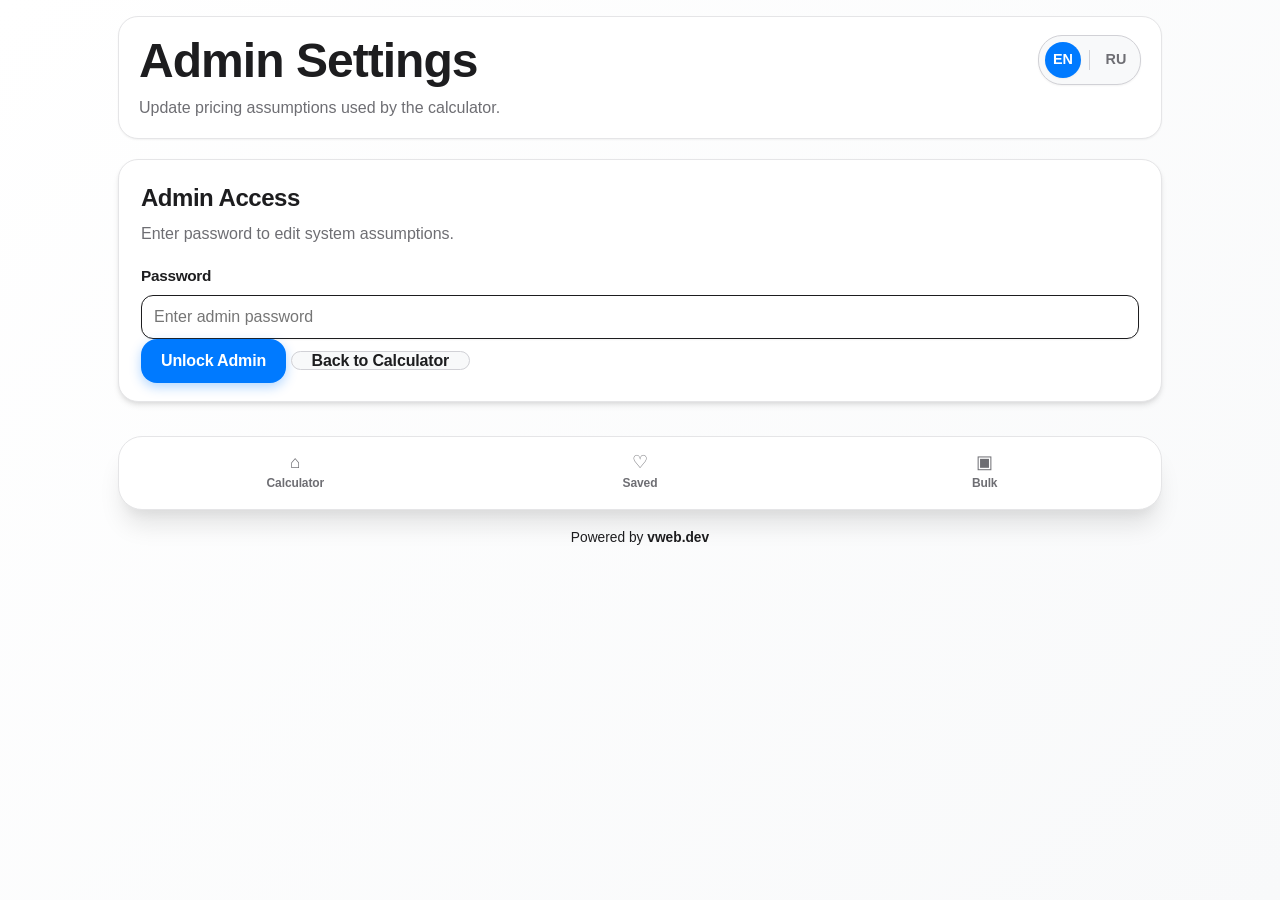
==== admin.html @ 64cc59bc "updated" ====
<!DOCTYPE html>
<html lang="en" data-lang="en">
<head>
  <meta charset="UTF-8" />
  <meta name="viewport" content="width=device-width, initial-scale=1.0, maximum-scale=1.0, user-scalable=no" />
  <title>Daraz Listing Calculator Pro - Admin</title>
  <link rel="stylesheet" href="assets/css/app.css" />
</head>
<body>
  <div class="app-shell">
    <header class="topbar glass">
      <div class="topbar__left">
        <div class="brand-block">
          <h1 class="app-title">Admin Settings</h1>
          <p class="app-subtitle">
            Update pricing assumptions used by the calculator.
          </p>
        </div>
      </div>

      <div class="topbar__right">
        <button class="lang-toggle" id="langToggle" type="button" aria-label="Toggle language">
          <span class="lang-toggle__item lang-toggle__item--active">EN</span>
          <span class="lang-toggle__divider"></span>
          <span class="lang-toggle__item">RU</span>
        </button>
      </div>
    </header>

    <main class="main-content">
      <!-- LOGIN GATE -->
      <section class="panel glass" id="adminLoginPanel">
        <div class="panel__header">
          <div>
            <h2 class="panel__title">Admin Access</h2>
            <p class="panel__subtitle">Enter password to edit system assumptions.</p>
          </div>
        </div>

        <div class="panel__body">
          <div class="form-grid">
            <div class="field field--full">
              <label for="adminPasswordInput">Password</label>
              <input
                id="adminPasswordInput"
                type="password"
                placeholder="Enter admin password"
              />
            </div>
          </div>

          <div class="action-row">
            <button class="btn btn--primary" id="adminLoginBtn" type="button">Unlock Admin</button>
            <a href="index.html" class="btn btn--ghost">Back to Calculator</a>
          </div>
        </div>
      </section>

      <!-- ADMIN PANEL -->
      <section class="panel glass hidden" id="adminSettingsPanel">
        <div class="panel__header">
          <div>
            <h2 class="panel__title">Pricing Assumptions</h2>
            <p class="panel__subtitle">
              These values control safe price, recommended price, and profit calculations.
            </p>
          </div>

          <div class="header-actions">
            <button class="icon-btn" type="button" id="toggleCalculationDetailsBtn" aria-label="Toggle calculation details" title="Show calculation breakdown">
              <span>🧮</span>
            </button>
          </div>
        </div>

        <div class="panel__body">
          <div class="form-grid form-grid--main">
            <div class="field">
              <label for="commissionRateInput">Commission Rate (%)</label>
              <input id="commissionRateInput" type="number" inputmode="decimal" step="0.01" />
            </div>

            <div class="field">
              <label for="paymentFeeRateInput">Payment Fee Rate (%)</label>
              <input id="paymentFeeRateInput" type="number" inputmode="decimal" step="0.01" />
            </div>

            <div class="field">
              <label for="freeShippingRateInput">Free Shipping Rate (%)</label>
              <input id="freeShippingRateInput" type="number" inputmode="decimal" step="0.01" />
            </div>

            <div class="field">
              <label for="coinsRateInput">Coins Rate (%)</label>
              <input id="coinsRateInput" type="number" inputmode="decimal" step="0.01" />
            </div>

            <div class="field">
              <label for="voucherRateInput">Voucher Rate (%)</label>
              <input id="voucherRateInput" type="number" inputmode="decimal" step="0.01" />
            </div>

            <div class="field">
              <label for="incomeTaxRateInput">Income Tax Rate (%)</label>
              <input id="incomeTaxRateInput" type="number" inputmode="decimal" step="0.01" />
            </div>

            <div class="field">
              <label for="salesTaxRateInput">Sales Tax Rate (%)</label>
              <input id="salesTaxRateInput" type="number" inputmode="decimal" step="0.01" />
            </div>

            <div class="field">
              <label for="handlingFeeInput">Handling Fee</label>
              <input id="handlingFeeInput" type="number" inputmode="decimal" step="0.01" />
            </div>

            <div class="field">
              <label for="shippingShortfallInput">Shipping Shortfall</label>
              <input id="shippingShortfallInput" type="number" inputmode="decimal" step="0.01" />
            </div>

            <div class="field">
              <label for="defaultDiscountRateInput">Default Discount Rate (%)</label>
              <input id="defaultDiscountRateInput" type="number" inputmode="decimal" step="0.01" />
            </div>

            <div class="field">
              <label for="defaultTargetMarginRateInput">Default Target Margin Rate (%)</label>
              <input id="defaultTargetMarginRateInput" type="number" inputmode="decimal" step="0.01" />
            </div>

            <div class="field field--full">
              <label for="bundleQuantitiesInput">Bundle Quantities (comma separated)</label>
              <input
                id="bundleQuantitiesInput"
                type="text"
                placeholder="e.g. 1,2,3,5,10,12"
              />
            </div>
          </div>

          <div class="action-row">
            <button class="btn btn--primary" id="saveAdminSettingsBtn" type="button">Save Settings</button>
            <button class="btn btn--ghost" id="resetAdminSettingsBtn" type="button">Reset Defaults</button>
            <button class="btn btn--ghost" id="adminLogoutBtn" type="button">Lock Admin</button>
            <a href="index.html" class="btn btn--success">Open Calculator</a>
          </div>
        </div>
      </section>

      <!-- CALCULATION DETAILS PANEL -->
      <section class="panel glass hidden" id="calculationDetailsPanel">
        <div class="panel__header">
          <div>
            <h2 class="panel__title">Backend Calculation Details</h2>
            <p class="panel__subtitle">
              Complete breakdown of all deductions, calculations, and profit analysis.
            </p>
          </div>

          <div class="header-actions">
            <button class="icon-btn" type="button" id="refreshCalculationDetailsBtn" aria-label="Refresh calculations" title="Refresh with current settings">
              <span>🔄</span>
            </button>
          </div>
        </div>

        <div class="panel__body">
          <!-- TEST CALCULATION INPUT -->
          <div class="calculation-test-section">
            <h3 class="calculation-section-title">Test Calculation</h3>
            <div class="form-grid form-grid--compact">
              <div class="field">
                <label for="testBuyingPriceInput">Buying Price</label>
                <input id="testBuyingPriceInput" type="number" inputmode="decimal" value="10" />
              </div>
              <div class="field">
                <label for="testPackagingCostInput">Packaging Cost</label>
                <input id="testPackagingCostInput" type="number" inputmode="decimal" value="0" />
              </div>
              <div class="field">
                <label for="testSellingPriceInput">Selling Price</label>
                <input id="testSellingPriceInput" type="number" inputmode="decimal" value="35" />
              </div>
            </div>
          </div>

          <!-- VARIABLE RATE BREAKDOWN -->
          <div class="calculation-breakdown-section">
            <h3 class="calculation-section-title">Variable Rate Breakdown</h3>
            <div class="calculation-breakdown-grid">
              <div class="calculation-item">
                <span class="calculation-label">Commission Rate</span>
                <span class="calculation-value" id="calcCommissionRate">23.20%</span>
              </div>
              <div class="calculation-item">
                <span class="calculation-label">Payment Fee Rate</span>
                <span class="calculation-value" id="calcPaymentFeeRate">2.62%</span>
              </div>
              <div class="calculation-item">
                <span class="calculation-label">Free Shipping Rate</span>
                <span class="calculation-value" id="calcFreeShippingRate">6.96%</span>
              </div>
              <div class="calculation-item">
                <span class="calculation-label">Coins Rate</span>
                <span class="calculation-value" id="calcCoinsRate">2.83%</span>
              </div>
              <div class="calculation-item">
                <span class="calculation-label">Voucher Rate</span>
                <span class="calculation-value" id="calcVoucherRate">2.00%</span>
              </div>
              <div class="calculation-item">
                <span class="calculation-label">Income Tax Rate</span>
                <span class="calculation-value" id="calcIncomeTaxRate">2.36%</span>
              </div>
              <div class="calculation-item">
                <span class="calculation-label">Sales Tax Rate</span>
                <span class="calculation-value" id="calcSalesTaxRate">2.70%</span>
              </div>
              <div class="calculation-item calculation-item--total">
                <span class="calculation-label">Total Variable Rate</span>
                <span class="calculation-value" id="calcTotalVariableRate">42.67%</span>
              </div>
            </div>
          </div>

          <!-- FIXED COSTS BREAKDOWN -->
          <div class="calculation-breakdown-section">
            <h3 class="calculation-section-title">Fixed Costs Breakdown</h3>
            <div class="calculation-breakdown-grid">
              <div class="calculation-item">
                <span class="calculation-label">Handling Fee</span>
                <span class="calculation-value" id="calcHandlingFee">PKR 11.60</span>
              </div>
              <div class="calculation-item">
                <span class="calculation-label">Shipping Shortfall</span>
                <span class="calculation-value" id="calcShippingShortfall">PKR 16.87</span>
              </div>
              <div class="calculation-item">
                <span class="calculation-label">Packaging Cost</span>
                <span class="calculation-value" id="calcPackagingCost">PKR 0.00</span>
              </div>
              <div class="calculation-item calculation-item--total">
                <span class="calculation-label">Total Fixed Costs</span>
                <span class="calculation-value" id="calcTotalFixedCosts">PKR 28.47</span>
              </div>
            </div>
          </div>

          <!-- PRICE CALCULATIONS -->
          <div class="calculation-breakdown-section">
            <h3 class="calculation-section-title">Price Calculations</h3>
            <div class="calculation-breakdown-grid">
              <div class="calculation-item">
                <span class="calculation-label">Buying Price</span>
                <span class="calculation-value" id="calcBuyingPrice">PKR 10.00</span>
              </div>
              <div class="calculation-item">
                <span class="calculation-label">Minimum Price Formula</span>
                <span class="calculation-formula" id="calcMinimumFormula">(10.00 + 28.47) / (1 - 0.4267) = 67.47</span>
              </div>
              <div class="calculation-item">
                <span class="calculation-label">Minimum Price</span>
                <span class="calculation-value" id="calcMinimumPrice">PKR 67.47</span>
              </div>
              <div class="calculation-item">
                <span class="calculation-label">Recommended Price</span>
                <span class="calculation-value" id="calcRecommendedPrice">PKR 0.00</span>
              </div>
              <div class="calculation-item">
                <span class="calculation-label">10% Discount-Safe Price</span>
                <span class="calculation-value" id="calcDiscountSafePrice">PKR 74.97</span>
              </div>
            </div>
          </div>

          <!-- PROFIT ANALYSIS -->
          <div class="calculation-breakdown-section">
            <h3 class="calculation-section-title">Profit Analysis</h3>
            <div class="calculation-breakdown-grid">
              <div class="calculation-item">
                <span class="calculation-label">Selling Price</span>
                <span class="calculation-value" id="calcSellingPrice">PKR 35.00</span>
              </div>
              <div class="calculation-item">
                <span class="calculation-label">Variable Deductions (42.67%)</span>
                <span class="calculation-value" id="calcVariableDeductions">PKR 14.93</span>
              </div>
              <div class="calculation-item">
                <span class="calculation-label">Fixed Costs</span>
                <span class="calculation-value" id="calcFixedCosts">PKR 28.47</span>
              </div>
              <div class="calculation-item">
                <span class="calculation-label">Total Costs</span>
                <span class="calculation-value" id="calcTotalCosts">PKR 53.40</span>
              </div>
              <div class="calculation-item calculation-item--total">
                <span class="calculation-label">Profit/Loss</span>
                <span class="calculation-value" id="calcProfitLoss">PKR -18.40</span>
              </div>
              <div class="calculation-item">
                <span class="calculation-label">Margin %</span>
                <span class="calculation-value" id="calcMarginPercent">-52.57%</span>
              </div>
            </div>
          </div>

          <!-- BUNDLE ANALYSIS -->
          <div class="calculation-breakdown-section">
            <h3 class="calculation-section-title">Bundle Analysis</h3>
            <div class="bundle-analysis-grid" id="bundleAnalysisGrid">
              <!-- Bundle scenarios will be populated here -->
            </div>
          </div>
        </div>
      </section>
    </main>

    <nav class="bottom-nav glass" aria-label="Bottom Navigation">
      <a href="index.html" class="bottom-nav__item">
        <span class="bottom-nav__icon">⌂</span>
        <span class="bottom-nav__label">Calculator</span>
      </a>

      <a href="saved.html" class="bottom-nav__item">
        <span class="bottom-nav__icon">♡</span>
        <span class="bottom-nav__label">Saved</span>
      </a>

      <a href="bulk.html" class="bottom-nav__item">
        <span class="bottom-nav__icon">▣</span>
        <span class="bottom-nav__label">Bulk</span>
      </a>
    </nav>

    <footer class="app-footer">
      Powered by <strong>vweb.dev</strong>
    </footer>
  </div>

  <script src="assets/js/config.js"></script>
  <script src="assets/js/storage.js"></script>
  <script src="assets/js/calculations.js"></script>
  <script src="assets/js/notifications.js"></script>
  <script src="assets/js/admin-app.js"></script>
</body>
</html>
---- assets/css/app.css ----
:root {
    /* Apple-inspired color palette */
    --bg-primary: #ffffff;
    --bg-secondary: #f8f9fa;
    --bg-tertiary: #f1f3f4;

    --accent-blue: #007aff;
    --accent-green: #34c759;
    --accent-orange: #ff9500;
    --accent-red: #ff3b30;
    --accent-purple: #af52de;
    --accent-pink: #ff2d55;

    --text-primary: #1d1d1f;
    --text-secondary: #6e6e73;
    --text-tertiary: #86868b;

    --border-light: #e5e5e7;
    --border-medium: #d1d1d6;

    /* Apple-style shadows */
    --shadow-sm: 0 1px 2px 0 rgba(0, 0, 0, 0.05);
    --shadow-md: 0 4px 6px -1px rgba(0, 0, 0, 0.1), 0 2px 4px -1px rgba(0, 0, 0, 0.06);
    --shadow-lg: 0 10px 15px -3px rgba(0, 0, 0, 0.1), 0 4px 6px -2px rgba(0, 0, 0, 0.05);
    --shadow-xl: 0 20px 25px -5px rgba(0, 0, 0, 0.1), 0 10px 10px -5px rgba(0, 0, 0, 0.04);

    --radius-sm: 8px;
    --radius-md: 12px;
    --radius-lg: 16px;
    --radius-xl: 20px;
    --radius-2xl: 24px;

    --container: 480px;
    --nav-h: 80px;
}

* {
    box-sizing: border-box;
    -webkit-tap-highlight-color: transparent;
}

html {
    scroll-behavior: smooth;
}

html,
body {
    margin: 0;
    padding: 0;
}

body {
    min-height: 100vh;
    font-family: -apple-system, BlinkMacSystemFont, "SF Pro Display", "SF Pro Text", "Helvetica Neue", Helvetica, Arial, sans-serif;
    color: var(--text-primary);
    background: linear-gradient(135deg, var(--bg-primary) 0%, var(--bg-secondary) 100%);
    background-attachment: fixed;
    line-height: 1.5;
}

img {
    max-width: 100%;
    display: block;
}

button,
input,
select,
textarea {
    font: inherit;
}

button {
    cursor: pointer;
}

a {
    color: inherit;
    text-decoration: none;
}

.app-shell {
    width: 100%;
    max-width: var(--container);
    margin: 0 auto;
    padding: 16px 14px calc(var(--nav-h) + 26px);
}

/* Apple-style cards */
.glass {
    background: var(--bg-primary);
    border: 1px solid var(--border-light);
    box-shadow: var(--shadow-md);
    border-radius: var(--radius-lg);
}

.glass-soft {
    background: var(--bg-primary);
    border: 1px solid var(--border-light);
    box-shadow: var(--shadow-sm);
    border-radius: var(--radius-md);
}

/* Topbar - Apple style */
.topbar {
    position: sticky;
    top: 16px;
    z-index: 40;
    border-radius: var(--radius-xl);
    padding: 20px;
    margin-bottom: 20px;
    background: var(--bg-primary);
    border: 1px solid var(--border-light);
    box-shadow: var(--shadow-sm);
}

.app-title {
    margin: 0;
    font-size: clamp(2.2rem, 6vw, 3rem);
    line-height: 1.1;
    font-weight: 700;
    letter-spacing: -0.02em;
    color: var(--text-primary);
}

.app-subtitle {
    margin: 8px 0 0;
    color: var(--text-secondary);
    font-size: 1rem;
    line-height: 1.5;
    font-weight: 400;
}

/* Language toggle - Apple style */
.lang-toggle {
    display: inline-flex;
    align-items: center;
    gap: 8px;
    padding: 6px;
    border-radius: var(--radius-2xl);
    border: 1px solid var(--border-medium);
    background: var(--bg-secondary);
    color: var(--text-primary);
    box-shadow: var(--shadow-sm);
    transition: all 0.2s ease;
}

.lang-toggle:hover {
    background: var(--bg-primary);
    border-color: var(--border-light);
}

.lang-toggle__item {
    min-width: 36px;
    height: 36px;
    display: inline-flex;
    align-items: center;
    justify-content: center;
    border-radius: var(--radius-xl);
    color: var(--text-secondary);
    font-weight: 600;
    font-size: 0.9rem;
    transition: all 0.2s ease;
}

.lang-toggle__item--active {
    color: var(--bg-primary);
    background: var(--accent-blue);
    box-shadow: var(--shadow-sm);
}

.lang-toggle__divider {
    width: 1px;
    height: 20px;
    background: var(--border-medium);
}

/* Main */
.main-content {
    display: flex;
    flex-direction: column;
    gap: 16px;
}

/* Panels - Apple style */
.panel {
    border-radius: var(--radius-xl);
    overflow: hidden;
    margin-bottom: 16px;
}

.panel__header {
    display: flex;
    align-items: flex-start;
    justify-content: space-between;
    gap: 12px;
    padding: 20px 20px 0;
}

.panel__title {
    margin: 0;
    font-size: 1.5rem;
    font-weight: 700;
    letter-spacing: -0.02em;
    color: var(--text-primary);
}

.panel__subtitle {
    margin: 6px 0 0;
    color: var(--text-secondary);
    font-size: 1rem;
    line-height: 1.5;
    font-weight: 400;
}

.panel__body {
    padding: 20px;
}

.panel__body {
    padding: 18px;
}

/* Welcome Banner */
.welcome-banner {
    margin-bottom: 24px;
    border-radius: var(--radius-xl);
    overflow: hidden;
    animation: slideDown 0.5s ease-out;
}

.welcome-banner__content {
    display: flex;
    align-items: center;
    gap: 16px;
    padding: 20px;
    background: linear-gradient(135deg, var(--accent-purple) 0%, var(--accent-blue) 100%);
    color: white;
}

.welcome-banner__icon {
    font-size: 2rem;
    opacity: 0.9;
}

.welcome-banner__text {
    flex: 1;
}

.welcome-banner__text h3 {
    margin: 0 0 8px;
    font-size: 1.2rem;
    font-weight: 600;
}

.welcome-banner__text p {
    margin: 0;
    font-size: 0.95rem;
    line-height: 1.5;
    opacity: 0.9;
}

.welcome-banner__close {
    width: 32px;
    height: 32px;
    border: none;
    border-radius: var(--radius-md);
    background: rgba(255, 255, 255, 0.2);
    color: white;
    font-size: 1.2rem;
    cursor: pointer;
    transition: all 0.2s ease;
    display: flex;
    align-items: center;
    justify-content: center;
}

.welcome-banner__close:hover {
    background: rgba(255, 255, 255, 0.3);
}

@keyframes slideDown {
    from {
        opacity: 0;
        transform: translateY(-20px);
    }
    to {
        opacity: 1;
        transform: translateY(0);
    }
}

/* Hide welcome banner after first use */
.welcome-banner--hidden {
    display: none;
}

.hero-status__top {
    display: flex;
    align-items: center;
    justify-content: space-between;
    gap: 12px;
    margin-bottom: 16px;
}

.hero-status__label {
    margin: 0;
    color: rgba(255, 255, 255, 0.8);
    font-size: 0.9rem;
    font-weight: 600;
    letter-spacing: 0.05em;
    text-transform: uppercase;
}

.hero-status__body {
    margin-bottom: 20px;
}

.hero-status__metric {
    display: flex;
    flex-direction: column;
    gap: 4px;
}

.hero-status__metric-label {
    color: rgba(255, 255, 255, 0.9);
    font-size: 1rem;
    font-weight: 500;
}

.hero-status__metric-value {
    font-size: clamp(2.5rem, 8vw, 3.5rem);
    line-height: 1;
    font-weight: 700;
    color: white;
}

.hero-status__recommendation {
    margin-bottom: 16px;
    font-size: 1.1rem;
    line-height: 1.4;
    color: white;
    font-weight: 500;
}

.hero-status__why {
    border-top: 1px solid rgba(255, 255, 255, 0.2);
    padding-top: 16px;
}

.why-list {
    margin: 0;
    padding-left: 20px;
    color: rgba(255, 255, 255, 0.9);
    font-size: 1rem;
    line-height: 1.6;
}

/* Badges - Apple style */
.badge {
    display: inline-flex;
    align-items: center;
    justify-content: center;
    min-height: 28px;
    padding: 4px 10px;
    border-radius: var(--radius-sm);
    font-size: 0.8rem;
    font-weight: 600;
    border: 1px solid transparent;
    white-space: nowrap;
}

.badge--neutral {
    background: var(--bg-secondary);
    color: var(--text-secondary);
    border-color: var(--border-medium);
}

.badge--success {
    background: rgba(52, 199, 89, 0.1);
    color: var(--accent-green);
    border-color: rgba(52, 199, 89, 0.2);
}

.badge--warning {
    background: rgba(255, 149, 0, 0.1);
    color: var(--accent-orange);
    border-color: rgba(255, 149, 0, 0.2);
}

.badge--danger {
    background: rgba(255, 59, 48, 0.1);
    color: var(--accent-red);
    border-color: rgba(255, 59, 48, 0.2);
}

/* Icons button */
.icon-btn {
    width: 40px;
    height: 40px;
    border: none;
    border-radius: 14px;
    background: rgba(255, 255, 255, .08);
    color: var(--text);
    border: 1px solid var(--line);
}

/* Buttons - Apple style */
.btn {
    min-height: 44px;
    border: none;
    border-radius: var(--radius-lg);
    padding: 0 20px;
    font-weight: 600;
    letter-spacing: -0.01em;
    transition: all 0.2s ease;
    cursor: pointer;
}

.btn:active {
    transform: scale(0.98);
}

.btn--primary {
    color: white;
    background: var(--accent-blue);
    box-shadow: 0 4px 12px rgba(0, 122, 255, 0.3);
}

.btn--primary:hover {
    background: #0056cc;
    box-shadow: 0 6px 16px rgba(0, 122, 255, 0.4);
}

.btn--success {
    color: white;
    background: var(--accent-green);
    box-shadow: 0 4px 12px rgba(52, 199, 89, 0.3);
}

.btn--success:hover {
    background: #28a745;
    box-shadow: 0 6px 16px rgba(52, 199, 89, 0.4);
}

.btn--ghost {
    color: var(--text-primary);
    background: var(--bg-secondary);
    border: 1px solid var(--border-medium);
}

.btn--ghost:hover {
    background: var(--bg-tertiary);
    border-color: var(--border-light);
}

.toast-container {
    position: fixed;
    top: 16px;
    left: 50%;
    transform: translateX(-50%);
    z-index: 11000;
    display: flex;
    flex-direction: column;
    gap: 10px;
    width: min(100%, 380px);
    pointer-events: none;
}

.toast {
    pointer-events: auto;
    border-radius: 18px;
    padding: 14px 18px;
    font-weight: 700;
    display: flex;
    align-items: center;
    justify-content: space-between;
    gap: 12px;
    border: 1px solid transparent;
    box-shadow: 0 18px 30px rgba(0, 0, 0, .2);
    animation: toastFadeIn .25s ease;
}

.toast--success {
    background: rgba(85, 214, 168, .96);
    color: #072218;
}

.toast--error {
    background: rgba(255, 122, 143, .96);
    color: #07111f;
}

.toast--warning {
    background: rgba(246, 195, 107, .96);
    color: #07111f;
}

.toast--info {
    background: rgba(122, 162, 255, .96);
    color: #07111f;
}

.toast__close {
    border: none;
    background: transparent;
    color: inherit;
    font-size: 1.2rem;
    line-height: 1;
    cursor: pointer;
}

@keyframes toastFadeIn {
    from {
        opacity: 0;
        transform: translate(-50%, -10px);
    }
    to {
        opacity: 1;
        transform: translateX(-50%);
    }
}

@keyframes toastFadeOut {
    from {
        opacity: 1;
    }
    to {
        opacity: 0;
    }
}

/* Forms */
.form-grid {
    display: grid;
    gap: 12px;
}

.form-grid--main {
    grid-template-columns: 1fr 1fr;
}

.field {
    display: flex;
    flex-direction: column;
    gap: 8px;
}

.field--full {
    grid-column: 1 / -1;
}

.field label {
    color: var(--text);
    font-weight: 700;
    font-size: .96rem;
    letter-spacing: -.02em;
}

.input-with-actions,
.input-with-hint {
    position: relative;
    display: flex;
    align-items: center;
}

.input-with-actions input {
    padding-right: 52px;
}

.input-with-hint input {
    padding-bottom: 32px;
}

.copy-btn {
    position: absolute;
    right: 8px;
    top: 50%;
    transform: translateY(-50%);
    min-height: 42px;
    width: 42px;
    border-radius: 14px;
    border: 1px solid var(--line-strong);
    background: linear-gradient(180deg, rgba(255, 255, 255, .08), rgba(255, 255, 255, .04));
    color: var(--muted);
    font-size: 1.2rem;
    display: flex;
    align-items: center;
    justify-content: center;
    transition: all 0.2s ease;
}

.copy-btn:hover {
    background: linear-gradient(180deg, rgba(122, 162, 255, .15), rgba(122, 162, 255, .08));
    border-color: rgba(122, 162, 255, .4);
    color: var(--primary);
}

.copy-btn:active {
    transform: translateY(-50%) scale(0.95);
}

.field-hint {
    position: absolute;
    bottom: 8px;
    left: 16px;
    right: 16px;
    font-size: 0.75rem;
    color: var(--muted-2);
    font-weight: 500;
    pointer-events: none;
}

.field-hint.profit-positive {
    color: var(--success);
}

.field-hint.profit-negative {
    color: var(--danger);
}

.header-actions {
    display: flex;
    gap: 8px;
    align-items: center;
}

input,
select,
textarea {
    width: 100%;
    min-height: 44px;
    border-radius: var(--radius-md);
    border: 1px solid var(--border-medium);
    background: var(--bg-primary);
    color: var(--text-primary);
    padding: 0 12px;
    box-shadow: var(--shadow-sm);
    transition: all 0.2s ease;
}

input:focus,
select:focus,
textarea:focus {
    outline: none;
    border-color: var(--accent-blue);
    box-shadow: 0 0 0 3px rgba(0, 122, 255, 0.1);
}

input:invalid,
select:invalid,
textarea:invalid {
    border-color: var(--error);
    box-shadow: 0 0 0 3px rgba(255, 59, 48, 0.1);
}

input:valid,
select:valid,
textarea:valid {
    border-color: var(--success);
}

/* Form validation states */
.field--error input {
    border-color: var(--error);
    box-shadow: 0 0 0 3px rgba(255, 59, 48, 0.1);
}

.field--success input {
    border-color: var(--success);
    box-shadow: 0 0 0 3px rgba(52, 199, 89, 0.1);
}

.field-hint {
    font-size: 0.8rem;
    color: var(--text-tertiary);
    margin-top: 4px;
}

.field-hint--error {
    color: var(--error);
}

.field-hint--success {
    color: var(--success);
}

/* Quick row + assumptions */
.quick-step-row {
    display: flex;
    flex-wrap: wrap;
    gap: 10px;
    margin-top: 14px;
}

.chip-btn {
    min-height: 44px;
    min-width: 80px;
    padding: 0 16px;
    border-radius: var(--radius-full);
    border: 1px solid var(--border-light);
    color: var(--text-primary);
    background: var(--bg-secondary);
    font-weight: 600;
    transition: all 0.2s ease;
}

/* Action buttons with loading states */
.btn {
    position: relative;
    overflow: hidden;
}

.btn--loading {
    pointer-events: none;
}

.btn--loading::after {
    content: "";
    position: absolute;
    top: 50%;
    left: 50%;
    width: 16px;
    height: 16px;
    margin: -8px 0 0 -8px;
    border: 2px solid rgba(255, 255, 255, 0.3);
    border-top: 2px solid white;
    border-radius: 50%;
    animation: spin 1s linear infinite;
}

@keyframes spin {
    0% { transform: rotate(0deg); }
    100% { transform: rotate(360deg); }
}

/* Enhanced chip buttons */
.chip-btn {
    position: relative;
    transition: all 0.2s cubic-bezier(0.4, 0, 0.2, 1);
}

.chip-btn:active {
    transform: scale(0.95);
}

.chip-btn::before {
    content: "";
    position: absolute;
    top: 0;
    left: 0;
    right: 0;
    bottom: 0;
    background: currentColor;
    opacity: 0;
    border-radius: inherit;
    transition: opacity 0.2s ease;
}

.chip-btn:hover::before {
    opacity: 0.1;
}

.assumptions-link {
    margin-top: 14px;
    padding: 0;
    border: none;
    background: none;
    color: var(--muted);
    font-size: .92rem;
    text-align: left;
}

.assumptions-box {
    margin-top: 16px;
    border-radius: var(--radius-xl);
    padding: 20px;
    background: var(--bg-secondary);
    border: 1px solid var(--border-light);
}

.assumptions-grid {
    display: grid;
    grid-template-columns: 1fr 1fr;
    gap: 12px;
}

.assumption-item {
    display: flex;
    flex-direction: column;
    gap: 6px;
}

.assumption-item span {
    color: var(--muted);
    font-size: .88rem;
}

.assumption-item strong {
    font-size: 1rem;
}

.hidden {
    display: none !important;
}

/* Result groups - Apple style */
.result-groups {
    display: flex;
    flex-direction: column;
    gap: 24px;
}

.result-group__title {
    margin: 0 0 16px;
    color: var(--text-secondary);
    font-size: 0.9rem;
    font-weight: 600;
    text-transform: uppercase;
    letter-spacing: 0.05em;
}

.metric-grid {
    display: grid;
    grid-template-columns: 1fr 1fr;
    gap: 16px;
}

.metric-card {
    border-radius: var(--radius-xl);
    padding: 20px;
    min-height: 140px;
    display: flex;
    flex-direction: column;
    justify-content: space-between;
    background: var(--bg-secondary);
    border: 1px solid var(--border-light);
    transition: all 0.2s ease;
}

.metric-card:hover {
    transform: translateY(-2px);
    box-shadow: var(--shadow-lg);
}

.metric-card__label {
    color: var(--text-secondary);
    font-size: 1rem;
    line-height: 1.4;
    font-weight: 500;
}

.metric-card__value {
    font-size: 2.2rem;
    line-height: 1;
    font-weight: 700;
    color: var(--text-primary);
    letter-spacing: -0.02em;
}

.metric-card__value--small {
    font-size: 1.3rem;
    line-height: 1.3;
    letter-spacing: -0.01em;
}

/* Bundle Calculator - Apple style */
.bundle-panel {
    margin-top: 24px;
}

.bundle-controls {
    display: flex;
    flex-direction: column;
    gap: 16px;
    margin-bottom: 24px;
}

.bundle-input-group {
    display: flex;
    flex-direction: column;
    gap: 8px;
}

.bundle-input-group label {
    font-size: 0.9rem;
    font-weight: 600;
    color: var(--text-secondary);
}

.bundle-quick-actions {
    display: flex;
    gap: 8px;
    flex-wrap: wrap;
}

.bundle-results {
    display: grid;
    grid-template-columns: repeat(auto-fit, minmax(200px, 1fr));
    gap: 16px;
    margin-bottom: 24px;
}

.bundle-scenario {
    border-radius: var(--radius-xl);
    padding: 20px;
    background: var(--bg-secondary);
    border: 1px solid var(--border-light);
    transition: all 0.2s ease;
    cursor: pointer;
}

.bundle-scenario:hover {
    transform: translateY(-2px);
    box-shadow: var(--shadow-lg);
    border-color: var(--accent-blue);
}

.bundle-scenario__header {
    display: flex;
    align-items: center;
    justify-content: space-between;
    margin-bottom: 8px;
}

.bundle-scenario__qty {
    font-size: 1.1rem;
    font-weight: 600;
    color: var(--text-primary);
}

.bundle-scenario__profit {
    font-size: 1rem;
    font-weight: 700;
    color: var(--success);
}

.bundle-scenario__details {
    display: flex;
    flex-direction: column;
    gap: 4px;
}

.bundle-scenario__price {
    font-size: 1.2rem;
    font-weight: 600;
    color: var(--text-primary);
}

.bundle-scenario__per-piece {
    font-size: 0.9rem;
    color: var(--text-secondary);
}

.bundle-insight {
    display: flex;
    align-items: flex-start;
    gap: 16px;
    padding: 20px;
    border-radius: var(--radius-xl);
    background: linear-gradient(135deg, var(--accent-blue) 0%, var(--accent-purple) 100%);
    color: white;
}

.bundle-insight__icon {
    font-size: 1.5rem;
    opacity: 0.9;
}

.bundle-insight__content h4 {
    margin: 0 0 8px;
    font-size: 1.1rem;
    font-weight: 600;
}

.bundle-insight__content p {
    margin: 0;
    font-size: 0.95rem;
    line-height: 1.5;
    opacity: 0.9;
}

.recent-card {
    border-radius: var(--radius-xl);
    padding: 20px;
    background: var(--bg-secondary);
    border: 1px solid var(--border-light);
    transition: all 0.2s ease;
}

.recent-card:hover {
    transform: translateY(-1px);
    box-shadow: var(--shadow-md);
}

.recent-card__top {
    display: flex;
    align-items: center;
    justify-content: space-between;
    gap: 12px;
    margin-bottom: 12px;
}

.recent-card__name {
    font-size: 1.1rem;
    font-weight: 600;
    color: var(--text-primary);
    letter-spacing: -0.01em;
}

.recent-card__meta {
    margin-bottom: 12px;
    display: grid;
    grid-template-columns: 1fr 1fr;
    gap: 12px;
    color: var(--text-secondary);
    font-size: 0.9rem;
}

.recent-card__note {
    margin: 0;
    color: var(--text-secondary);
    font-size: 0.95rem;
    line-height: 1.5;
}

.text-link {
    color: #dbe6ff;
    font-weight: 700;
    font-size: .94rem;
}

/* Charts */
.chart-grid {
    display: grid;
    grid-template-columns: 1fr;
    gap: 12px;
}

.chart-card {
    border-radius: 22px;
    padding: 14px;
}

.chart-card__header h3 {
    margin: 0 0 12px;
    font-size: 1rem;
    letter-spacing: -.02em;
}

.chart-placeholder {
    display: flex;
    flex-direction: column;
    gap: 12px;
}

.chart-bar {
    display: grid;
    grid-template-columns: 108px 1fr 42px;
    align-items: center;
    gap: 10px;
}

.chart-bar__label {
    color: var(--muted);
    font-size: .82rem;
    line-height: 1.3;
}

.chart-bar__track {
    width: 100%;
    height: 12px;
    border-radius: 999px;
    background: rgba(255, 255, 255, .08);
    overflow: hidden;
}

.chart-bar__fill {
    height: 100%;
    border-radius: 999px;
}

.chart-bar__fill--positive {
    background: linear-gradient(90deg, #67e0b2, #39c996);
}

.chart-bar__fill--negative {
    background: linear-gradient(90deg, #ff8da1, #ff6f89);
}

.chart-bar__fill--revenue {
    background: linear-gradient(90deg, #8ab0ff, #5d89f8);
}

.chart-bar__value {
    text-align: right;
    font-size: .85rem;
    color: var(--muted);
}

/* Report preview */
.report-preview {
    border-radius: 22px;
    overflow: hidden;
}

.report-preview__row {
    display: grid;
    grid-template-columns: 1.6fr .9fr 1fr .8fr;
    gap: 10px;
    align-items: center;
    padding: 12px 14px;
    border-bottom: 1px solid var(--line);
    font-size: .88rem;
}

.report-preview__row:last-child {
    border-bottom: none;
}

.report-preview__row--head {
    color: var(--muted-2);
    font-size: .8rem;
    font-weight: 800;
    text-transform: uppercase;
    letter-spacing: .12em;
}

.text-success {
    color: #bff5df;
}

.text-danger {
    color: #ffc2cf;
}

/* Footer */
.app-footer {
    text-align: center;
    color: var(--muted);
    font-size: .86rem;
    padding: 18px 0 8px;
}

/* Bottom nav */
/* Bottom Navigation - Apple style */
.bottom-nav {
    position: fixed;
    left: 50%;
    transform: translateX(-50%);
    bottom: 16px;
    width: min(calc(100% - 32px), calc(var(--container) - 32px));
    z-index: 60;
    display: grid;
    grid-template-columns: repeat(3, 1fr);
    gap: 8px;
    border-radius: var(--radius-2xl);
    padding: 8px;
    background: var(--bg-primary);
    border: 1px solid var(--border-light);
    box-shadow: var(--shadow-xl);
}

.bottom-nav__item {
    min-height: 56px;
    display: flex;
    flex-direction: column;
    align-items: center;
    justify-content: center;
    gap: 2px;
    border-radius: var(--radius-lg);
    color: var(--text-secondary);
    transition: all 0.2s ease;
    text-decoration: none;
}

.bottom-nav__item:hover {
    background: var(--bg-secondary);
}

.bottom-nav__item--active {
    background: var(--accent-blue);
    color: white;
    box-shadow: 0 4px 12px rgba(0, 122, 255, 0.3);
}

.bottom-nav__icon {
    font-size: 1.1rem;
    line-height: 1;
}

.bottom-nav__label {
    font-size: 0.75rem;
    font-weight: 600;
    letter-spacing: -0.01em;
}

/* Utility panels */
.quick-panel,
.result-panel,
.recent-panel,
.chart-panel,
.report-panel {
    scroll-margin-top: 100px;
}

/* Desktop refinements */
@media (min-width:560px) {
    .app-shell {
        padding-left: 18px;
        padding-right: 18px;
    }

    .topbar {
        padding: 18px 20px;
    }

    .topbar {
        display: flex;
        align-items: flex-start;
        justify-content: space-between;
        gap: 18px;
    }

    .topbar__right {
        width: auto;
        margin-top: 0;
        flex-shrink: 0;
    }

    .chart-grid {
        grid-template-columns: 1fr 1fr;
    }
}

@media (min-width:760px) {
    :root {
        --container: 1080px;
    }

    .app-shell {
        padding-bottom: 32px;
    }

    .main-content {
        gap: 18px;
    }

    .topbar {
        position: static;
    }

    .bottom-nav {
        position: static;
        transform: none;
        width: 100%;
        margin-top: 18px;
    }

    .metric-grid {
        grid-template-columns: repeat(4, 1fr);
    }

    .form-grid--main {
        grid-template-columns: repeat(4, 1fr);
    }

    .field--full {
        grid-column: 1 / -1;
    }

    .panel__body,
    .panel__header,
    .hero-status {
        padding-left: 22px;
        padding-right: 22px;
    }

    .recent-products-list {
        display: grid;
        grid-template-columns: 1fr 1fr;
    }

    .report-preview__row {
        font-size: .95rem;
    }
}

/* Saved / bulk pages can reuse */
.page-title {
    margin: 0;
    font-size: 2rem;
    font-weight: 850;
    letter-spacing: -.04em;
}

.section-stack {
    display: flex;
    flex-direction: column;
    gap: 16px;
}

/* Print */
@media print {
    body {
        background: #ffffff;
        color: #111;
    }

    .app-shell {
        max-width: none;
        padding: 0;
    }

    .glass,
    .glass-soft,
    .panel,
    .hero-status,
    .metric-card,
    .chart-card,
    .recent-card,
    .report-preview {
        background: #fff !important;
        border: 1px solid #d9dee8 !important;
        box-shadow: none !important;
        backdrop-filter: none !important;
        -webkit-backdrop-filter: none !important;
        color: #111 !important;
    }

    .topbar,
    .bottom-nav,
    .btn,
    .lang-toggle,
    .icon-btn,
    .assumptions-link {
        display: none !important;
    }

    .app-title,
    .panel__title,
    .hero-status__metric-value,
    .metric-card__value,
    .recent-card__name {
        color: #111 !important;
    }

    .app-subtitle,
    .panel__subtitle,
    .metric-card__label,
    .recent-card__meta,
    .recent-card__note,
    .why-list,
    .chart-bar__label,
    .chart-bar__value,
    .app-footer {
        color: #4b5563 !important;
    }

    .chart-bar__track {
        background: #e7eaf0 !important;
    }

    .badge {
        border: 1px solid #d9dee8 !important;
        color: #111 !important;
        background: #f6f7fb !important;
    }

    .report-preview__row--head {
        color: #374151 !important;
    }

    input,
    select,
    textarea {
        border: 1px solid #d9dee8 !important;
        color: #111 !important;
        background: #fff !important;
    }
}
.modal-backdrop {
    position: fixed;
    inset: 0;
    z-index: 120;
    background: rgba(0, 0, 0, 0.5);
    backdrop-filter: blur(8px);
    display: flex;
    align-items: center;
    justify-content: center;
    padding: 20px;
}

.modal-panel {
    width: 100%;
    max-width: 560px;
    border-radius: var(--radius-2xl);
    overflow: hidden;
    background: var(--bg-primary);
    border: 1px solid var(--border-light);
    box-shadow: var(--shadow-2xl);
}

@keyframes toastSlideUp {
  from {
    opacity: 0;
    transform: translateX(-50%) translateY(20px);
  }
  to {
    opacity: 1;
    transform: translateX(-50%) translateY(0);
  }
}

@keyframes toastFadeOut {
  from {
    opacity: 1;
    transform: translateX(-50%) translateY(0);
  }
  to {
    opacity: 0;
    transform: translateX(-50%) translateY(-10px);
  }
}

/* Floating Action Button */
.fab-container {
    position: fixed;
    bottom: 100px;
    right: 20px;
    z-index: 50;
}

.fab {
    width: 56px;
    height: 56px;
    border-radius: var(--radius-full);
    background: var(--accent-blue);
    border: none;
    color: white;
    display: flex;
    align-items: center;
    justify-content: center;
    cursor: pointer;
    box-shadow: var(--shadow-xl);
    transition: all 0.3s cubic-bezier(0.4, 0, 0.2, 1);
}

.fab:hover {
    transform: scale(1.1);
    box-shadow: 0 8px 25px rgba(0, 122, 255, 0.4);
}

.fab__icon {
    font-size: 1.5rem;
    transition: transform 0.3s ease;
}

.fab-container--open .fab__icon {
    transform: rotate(45deg);
}

.fab-menu {
    position: absolute;
    bottom: 70px;
    right: 0;
    display: flex;
    flex-direction: column;
    gap: 8px;
    opacity: 0;
    transform: translateY(20px) scale(0.8);
    pointer-events: none;
    transition: all 0.3s cubic-bezier(0.4, 0, 0.2, 1);
}

.fab-container--open .fab-menu {
    opacity: 1;
    transform: translateY(0) scale(1);
    pointer-events: auto;
}

.fab-item {
    width: 48px;
    height: 48px;
    border-radius: var(--radius-lg);
    background: var(--bg-primary);
    border: 1px solid var(--border-light);
    color: var(--text-primary);
    display: flex;
    flex-direction: column;
    align-items: center;
    justify-content: center;
    gap: 2px;
    cursor: pointer;
    box-shadow: var(--shadow-lg);
    transition: all 0.2s ease;
    opacity: 0;
    transform: translateY(10px);
}

.fab-container--open .fab-item {
    opacity: 1;
    transform: translateY(0);
}

.fab-container--open .fab-item:nth-child(1) { transition-delay: 0.1s; }
.fab-container--open .fab-item:nth-child(2) { transition-delay: 0.15s; }
.fab-container--open .fab-item:nth-child(3) { transition-delay: 0.2s; }

.fab-item:hover {
    transform: translateY(-2px);
    box-shadow: var(--shadow-2xl);
    background: var(--bg-secondary);
}

.fab-item__icon {
    font-size: 1.2rem;
    line-height: 1;
}

.fab-item__label {
    font-size: 0.7rem;
    font-weight: 600;
    text-transform: uppercase;
    letter-spacing: 0.05em;
}

.toast {
    display: flex;
    align-items: center;
    justify-content: space-between;
    gap: 16px;
    padding: 16px 20px;
    border-radius: var(--radius-lg);
    background: var(--bg-primary);
    border: 1px solid var(--border-light);
    box-shadow: var(--shadow-lg);
    backdrop-filter: blur(20px);
    animation: toastSlideUp 0.3s ease-out;
    transition: all 0.3s ease;
}

.toast--hiding {
    opacity: 0;
    transform: translateX(-50%) translateY(-10px);
}

.toast__message {
    flex: 1;
    color: var(--text-primary);
    font-size: 1rem;
    line-height: 1.4;
    font-weight: 500;
}

.toast__close {
    width: 32px;
    height: 32px;
    border: none;
    border-radius: var(--radius-md);
    background: var(--bg-secondary);
    color: var(--text-secondary);
    font-size: 1.2rem;
    display: flex;
    align-items: center;
    justify-content: center;
    cursor: pointer;
    transition: all 0.2s ease;
}

.toast__close:hover {
    background: var(--bg-tertiary);
    color: var(--text-primary);
}

.toast--success {
    border-color: var(--success);
    background: rgba(52, 199, 89, 0.1);
}

.toast--success .toast__message {
    color: var(--success);
}

.toast--error {
    border-color: var(--error);
    background: rgba(255, 59, 48, 0.1);
}

.toast--error .toast__message {
    color: var(--error);
}

.toast--warning {
    border-color: var(--warning);
    background: rgba(255, 149, 0, 0.1);
}

.toast--warning .toast__message {
    color: #ffe3a7;
}

.toast--info {
    border-color: var(--accent-blue);
    background: rgba(0, 122, 255, 0.1);
}

.toast--info .toast__message {
    color: var(--accent-blue);
}

@keyframes toast-slide-in {
    from {
        opacity: 0;
        transform: translateY(-20px);
    }
    to {
        opacity: 1;
        transform: translateY(0);
    }
}

/* Mobile optimizations */
@media (max-width: 768px) {
    .fab-container {
        bottom: 120px;
        right: 16px;
    }

    .fab {
        width: 50px;
        height: 50px;
    }

    .bundle-results {
        grid-template-columns: 1fr;
        gap: 12px;
    }

    .bundle-scenario {
        padding: 16px;
    }

    .bundle-insight {
        padding: 16px;
    }

    .bundle-insight__icon {
        font-size: 1.2rem;
    }

    .bundle-insight__content h4 {
        font-size: 1rem;
    }

    .quick-step-row {
        flex-wrap: wrap;
        gap: 6px;
    }

    .chip-btn {
        min-height: 36px;
        min-width: 60px;
        padding: 0 12px;
        font-size: 0.9rem;
    }
}

/* Hide FAB on very small screens where bottom nav covers it */
@media (max-width: 480px) {
    .fab-container {
        display: none;
    }
}

/* Calculation Details Panel */
.calculation-test-section,
.calculation-breakdown-section {
    margin-bottom: 32px;
    padding: 20px;
    border-radius: var(--radius-xl);
    background: var(--bg-secondary);
    border: 1px solid var(--border-light);
}

.calculation-section-title {
    margin: 0 0 16px;
    font-size: 1.2rem;
    font-weight: 600;
    color: var(--text-primary);
    border-bottom: 2px solid var(--accent-blue);
    padding-bottom: 8px;
}

.calculation-breakdown-grid {
    display: grid;
    grid-template-columns: 1fr 1fr;
    gap: 12px;
}

.calculation-item {
    display: flex;
    justify-content: space-between;
    align-items: center;
    padding: 12px 16px;
    border-radius: var(--radius-lg);
    background: var(--bg-primary);
    border: 1px solid var(--border-light);
    transition: all 0.2s ease;
}

.calculation-item:hover {
    transform: translateY(-1px);
    box-shadow: var(--shadow-md);
}

.calculation-item--total {
    background: linear-gradient(135deg, var(--accent-blue) 0%, var(--accent-purple) 100%);
    color: white;
    border: none;
    font-weight: 600;
}

.calculation-item--total .calculation-label,
.calculation-item--total .calculation-value {
    color: white;
}

.calculation-label {
    font-size: 0.9rem;
    color: var(--text-secondary);
    font-weight: 500;
}

.calculation-value {
    font-size: 1rem;
    font-weight: 600;
    color: var(--text-primary);
    font-family: 'SF Mono', 'Monaco', 'Inconsolata', 'Roboto Mono', monospace;
}

.calculation-formula {
    font-size: 0.85rem;
    color: var(--text-tertiary);
    font-family: 'SF Mono', 'Monaco', 'Inconsolata', 'Roboto Mono', monospace;
    font-style: italic;
}

.bundle-analysis-grid {
    display: grid;
    grid-template-columns: repeat(auto-fit, minmax(250px, 1fr));
    gap: 16px;
}

.bundle-analysis-item {
    padding: 16px;
    border-radius: var(--radius-lg);
    background: var(--bg-primary);
    border: 1px solid var(--border-light);
    transition: all 0.2s ease;
}

.bundle-analysis-item:hover {
    transform: translateY(-1px);
    box-shadow: var(--shadow-md);
}

.bundle-analysis-header {
    display: flex;
    justify-content: space-between;
    align-items: center;
    margin-bottom: 12px;
    padding-bottom: 8px;
    border-bottom: 1px solid var(--border-light);
}

.bundle-analysis-qty {
    font-size: 1.1rem;
    font-weight: 600;
    color: var(--text-primary);
}

.bundle-analysis-profit {
    font-size: 1rem;
    font-weight: 700;
    color: var(--success);
}

.bundle-analysis-details {
    display: grid;
    grid-template-columns: 1fr 1fr;
    gap: 8px;
    font-size: 0.9rem;
}

.bundle-analysis-detail {
    display: flex;
    justify-content: space-between;
}

.bundle-analysis-label {
    color: var(--text-secondary);
}

.bundle-analysis-value {
    font-weight: 600;
    color: var(--text-primary);
    font-family: 'SF Mono', 'Monaco', 'Inconsolata', 'Roboto Mono', monospace;
}

/* Form grid compact variant */
.form-grid--compact {
    grid-template-columns: repeat(auto-fit, minmax(150px, 1fr));
    gap: 12px;
}
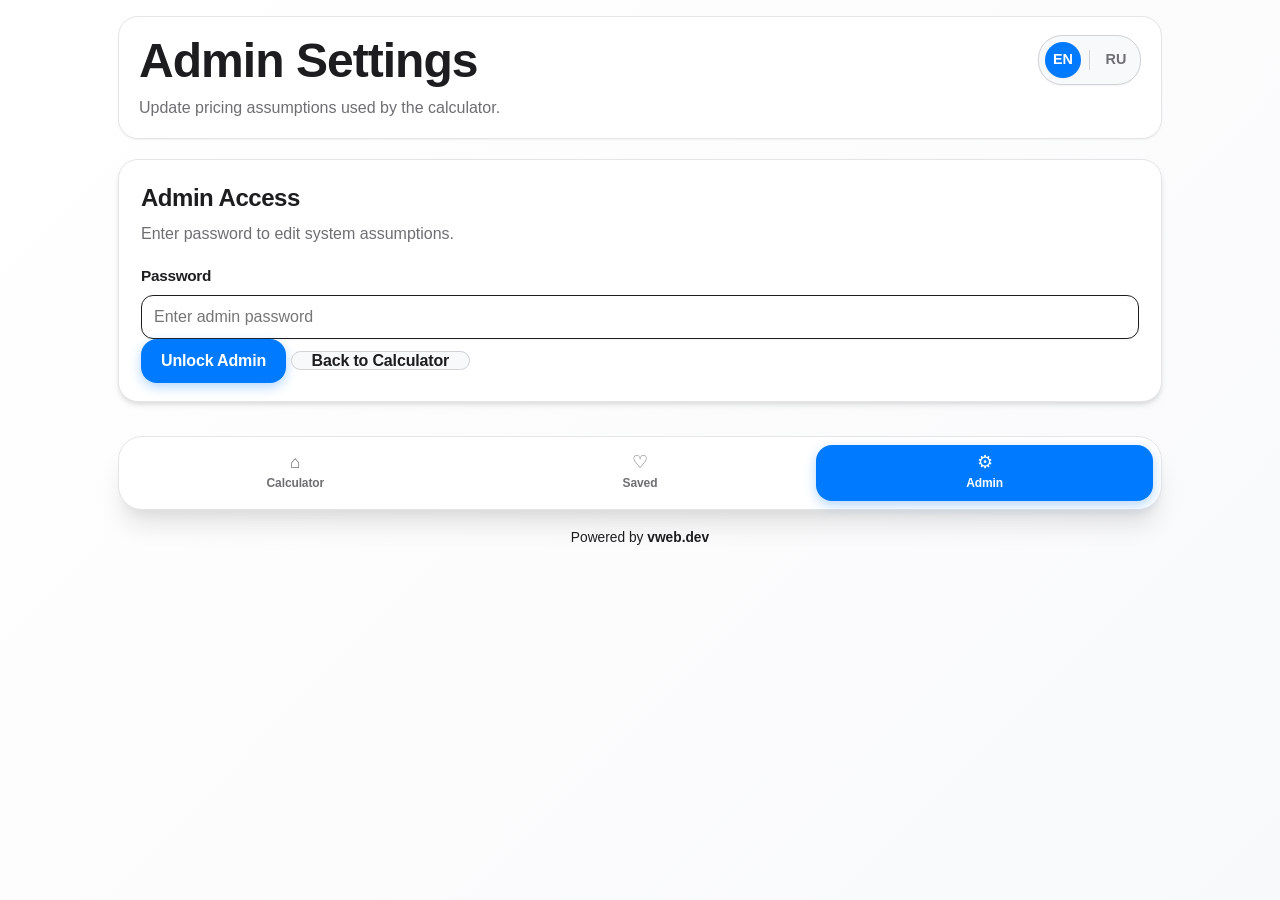
==== commit 96d45c3c: "update" ====
--- a/admin.html
+++ b/admin.html
@@ -328,9 +328,9 @@
         <span class="bottom-nav__label">Saved</span>
       </a>
 
-      <a href="bulk.html" class="bottom-nav__item">
-        <span class="bottom-nav__icon">▣</span>
-        <span class="bottom-nav__label">Bulk</span>
+      <a href="admin.html" class="bottom-nav__item bottom-nav__item--active">
+        <span class="bottom-nav__icon">⚙</span>
+        <span class="bottom-nav__label">Admin</span>
       </a>
     </nav>
 
--- a/assets/css/app.css
+++ b/assets/css/app.css
@@ -241,6 +241,12 @@
 .welcome-banner__icon {
     font-size: 2rem;
     opacity: 0.9;
+}
+
+.hero-status {
+    background: linear-gradient(135deg, #0b1222 0%, #15203a 100%);
+    border-color: rgba(255, 255, 255, 0.12);
+    color: white;
 }
 
 .welcome-banner__text {
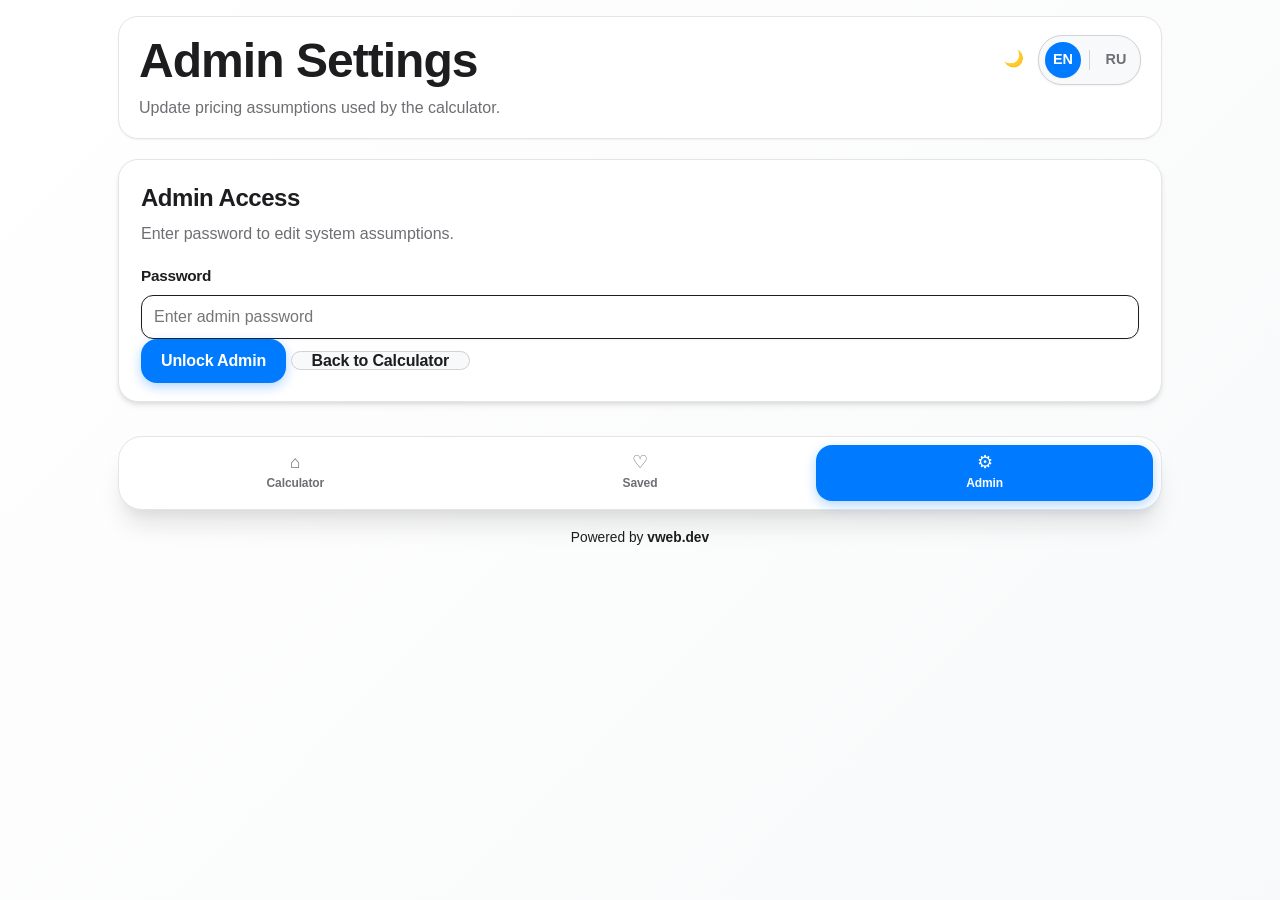
==== commit ee9508cf: "update" ====
--- a/admin.html
+++ b/admin.html
@@ -19,6 +19,9 @@
       </div>
 
       <div class="topbar__right">
+        <button class="icon-btn" id="themeToggle" type="button" aria-label="Toggle theme" title="Switch theme">
+          <span>🌙</span>
+        </button>
         <button class="lang-toggle" id="langToggle" type="button" aria-label="Toggle language">
           <span class="lang-toggle__item lang-toggle__item--active">EN</span>
           <span class="lang-toggle__divider"></span>
@@ -74,6 +77,28 @@
         </div>
 
         <div class="panel__body">
+          <div class="admin-analytics-grid">
+            <article class="metric-card glass-soft">
+              <span class="metric-card__label">Total Products</span>
+              <strong class="metric-card__value" id="adminTotalProducts">0</strong>
+            </article>
+            <article class="metric-card glass-soft">
+              <span class="metric-card__label">Safe / Healthy</span>
+              <strong class="metric-card__value" id="adminSafeProducts">0</strong>
+            </article>
+            <article class="metric-card glass-soft">
+              <span class="metric-card__label">Risky / Loss</span>
+              <strong class="metric-card__value" id="adminRiskyProducts">0</strong>
+            </article>
+            <article class="metric-card glass-soft">
+              <span class="metric-card__label">Avg Margin</span>
+              <strong class="metric-card__value" id="adminAverageMargin">0%</strong>
+            </article>
+            <article class="metric-card glass-soft">
+              <span class="metric-card__label">Tracked Competitors</span>
+              <strong class="metric-card__value" id="adminTotalCompetitors">0</strong>
+            </article>
+          </div>
           <div class="form-grid form-grid--main">
             <div class="field">
               <label for="commissionRateInput">Commission Rate (%)</label>
@@ -145,6 +170,12 @@
             <button class="btn btn--ghost" id="resetAdminSettingsBtn" type="button">Reset Defaults</button>
             <button class="btn btn--ghost" id="adminLogoutBtn" type="button">Lock Admin</button>
             <a href="index.html" class="btn btn--success">Open Calculator</a>
+          </div>
+
+          <div class="action-row" style="margin-top:16px; gap:10px; flex-wrap: wrap;">
+            <button class="btn btn--ghost" id="adminExportBtn" type="button">Export Backup</button>
+            <label class="btn btn--ghost" for="adminImportFileInput" title="Import full app backup">Import Backup</label>
+            <input type="file" id="adminImportFileInput" accept=".json" style="display:none;" />
           </div>
         </div>
       </section>
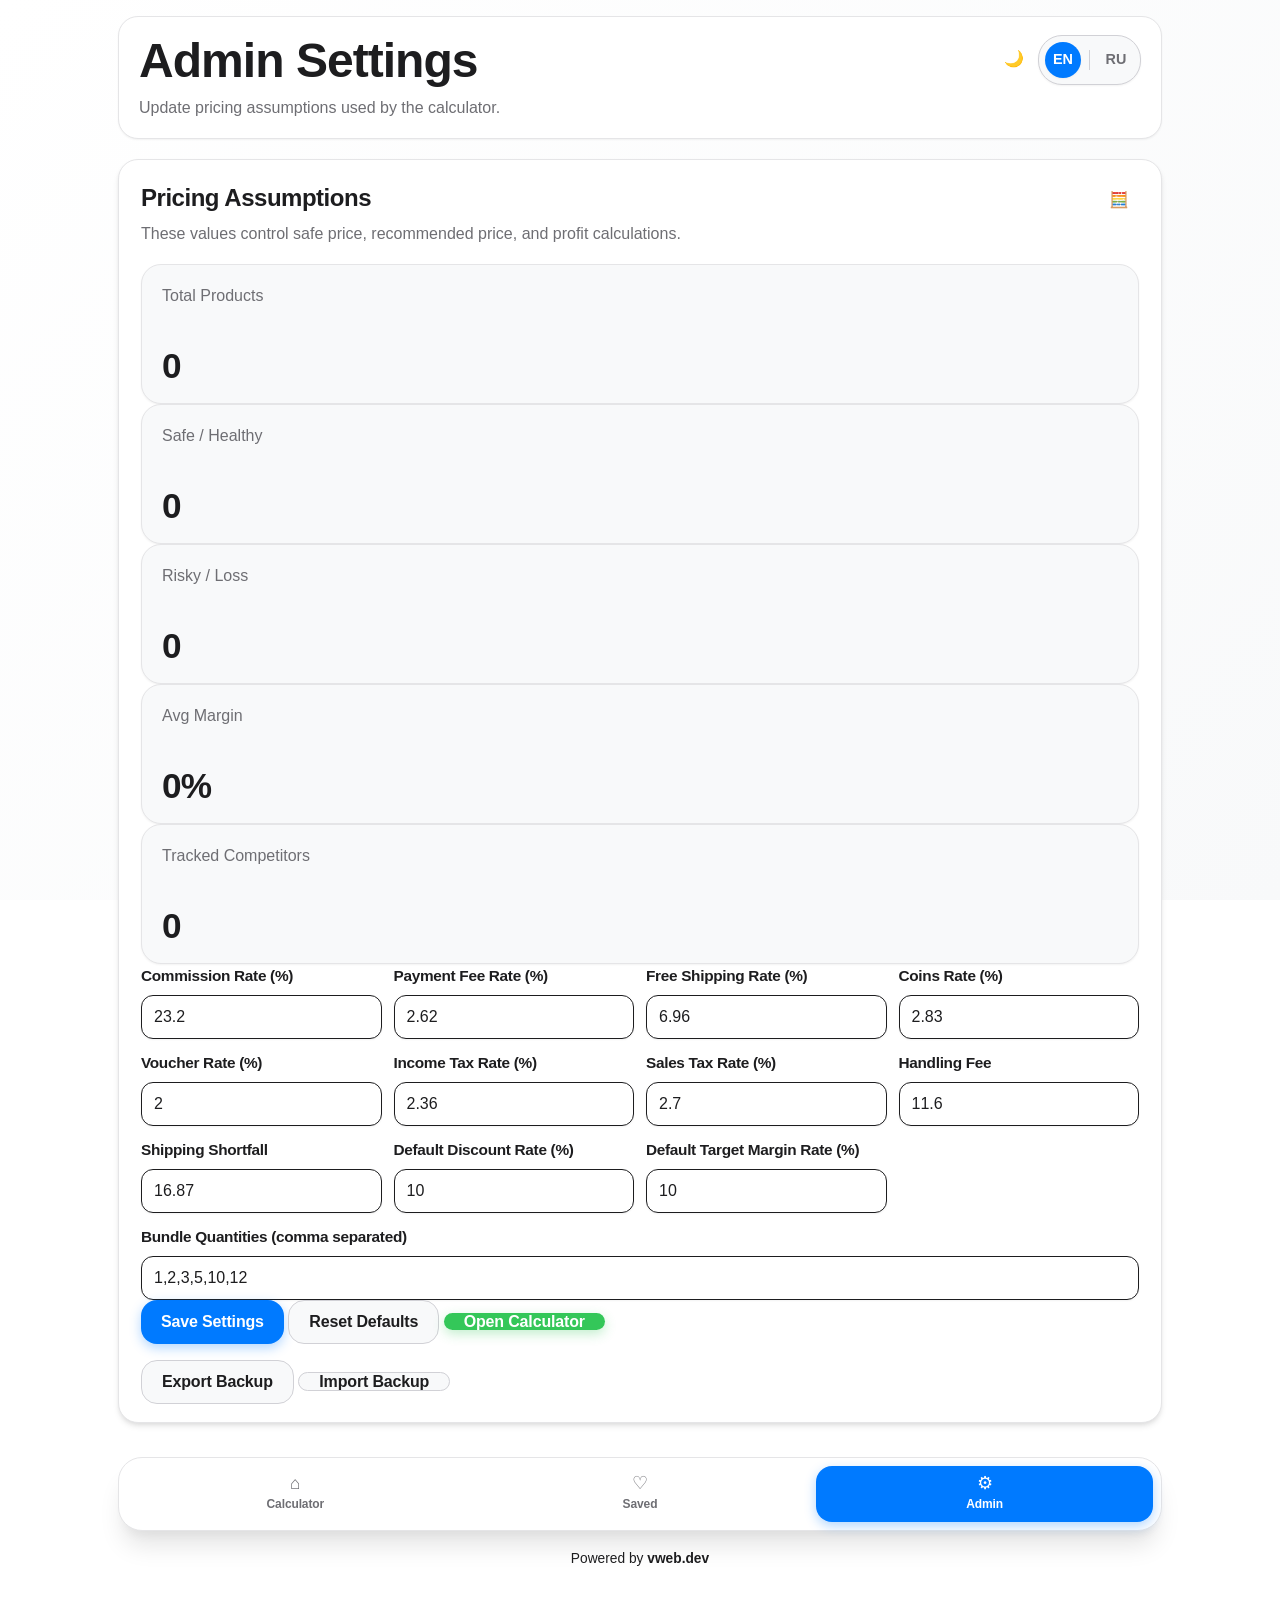
==== commit 5a42f275: "update" ====
--- a/admin.html
+++ b/admin.html
@@ -31,36 +31,8 @@
     </header>
 
     <main class="main-content">
-      <!-- LOGIN GATE -->
-      <section class="panel glass" id="adminLoginPanel">
-        <div class="panel__header">
-          <div>
-            <h2 class="panel__title">Admin Access</h2>
-            <p class="panel__subtitle">Enter password to edit system assumptions.</p>
-          </div>
-        </div>
-
-        <div class="panel__body">
-          <div class="form-grid">
-            <div class="field field--full">
-              <label for="adminPasswordInput">Password</label>
-              <input
-                id="adminPasswordInput"
-                type="password"
-                placeholder="Enter admin password"
-              />
-            </div>
-          </div>
-
-          <div class="action-row">
-            <button class="btn btn--primary" id="adminLoginBtn" type="button">Unlock Admin</button>
-            <a href="index.html" class="btn btn--ghost">Back to Calculator</a>
-          </div>
-        </div>
-      </section>
-
-      <!-- ADMIN PANEL -->
-      <section class="panel glass hidden" id="adminSettingsPanel">
+        <!-- ADMIN PANEL -->
+      <section class="panel glass" id="adminSettingsPanel">
         <div class="panel__header">
           <div>
             <h2 class="panel__title">Pricing Assumptions</h2>
@@ -168,7 +140,6 @@
           <div class="action-row">
             <button class="btn btn--primary" id="saveAdminSettingsBtn" type="button">Save Settings</button>
             <button class="btn btn--ghost" id="resetAdminSettingsBtn" type="button">Reset Defaults</button>
-            <button class="btn btn--ghost" id="adminLogoutBtn" type="button">Lock Admin</button>
             <a href="index.html" class="btn btn--success">Open Calculator</a>
           </div>
 
--- a/assets/css/app.css
+++ b/assets/css/app.css
@@ -625,6 +625,13 @@
     color: var(--danger);
 }
 
+.field-note {
+    margin: 0;
+    font-size: 0.82rem;
+    color: var(--muted);
+    line-height: 1.3;
+}
+
 .header-actions {
     display: flex;
     gap: 8px;
@@ -868,6 +875,48 @@
     font-size: 1.3rem;
     line-height: 1.3;
     letter-spacing: -0.01em;
+}
+
+.advisor-panel {
+    padding: 16px 20px;
+}
+
+.advisor-panel .panel__header {
+    margin-bottom: 10px;
+}
+
+.advisor-panel .panel__title {
+    font-size: 1rem;
+    margin-bottom: 4px;
+}
+
+.advisor-panel .panel__subtitle {
+    font-size: 0.88rem;
+    margin: 0;
+    color: rgba(94, 106, 130, 0.9);
+}
+
+.advisor-panel .advisor-grid {
+    display: grid;
+    grid-template-columns: repeat(3, minmax(0, 1fr));
+    gap: 10px;
+}
+
+.advisor-panel .metric-card {
+    padding: 12px 14px;
+    min-height: auto;
+    justify-content: flex-start;
+}
+
+.advisor-panel .metric-card__label {
+    font-size: 0.82rem;
+    line-height: 1.2;
+    margin-bottom: 6px;
+}
+
+.advisor-panel .metric-card__value {
+    font-size: 1.1rem;
+    line-height: 1.3;
 }
 
 /* Bundle Calculator - Apple style */
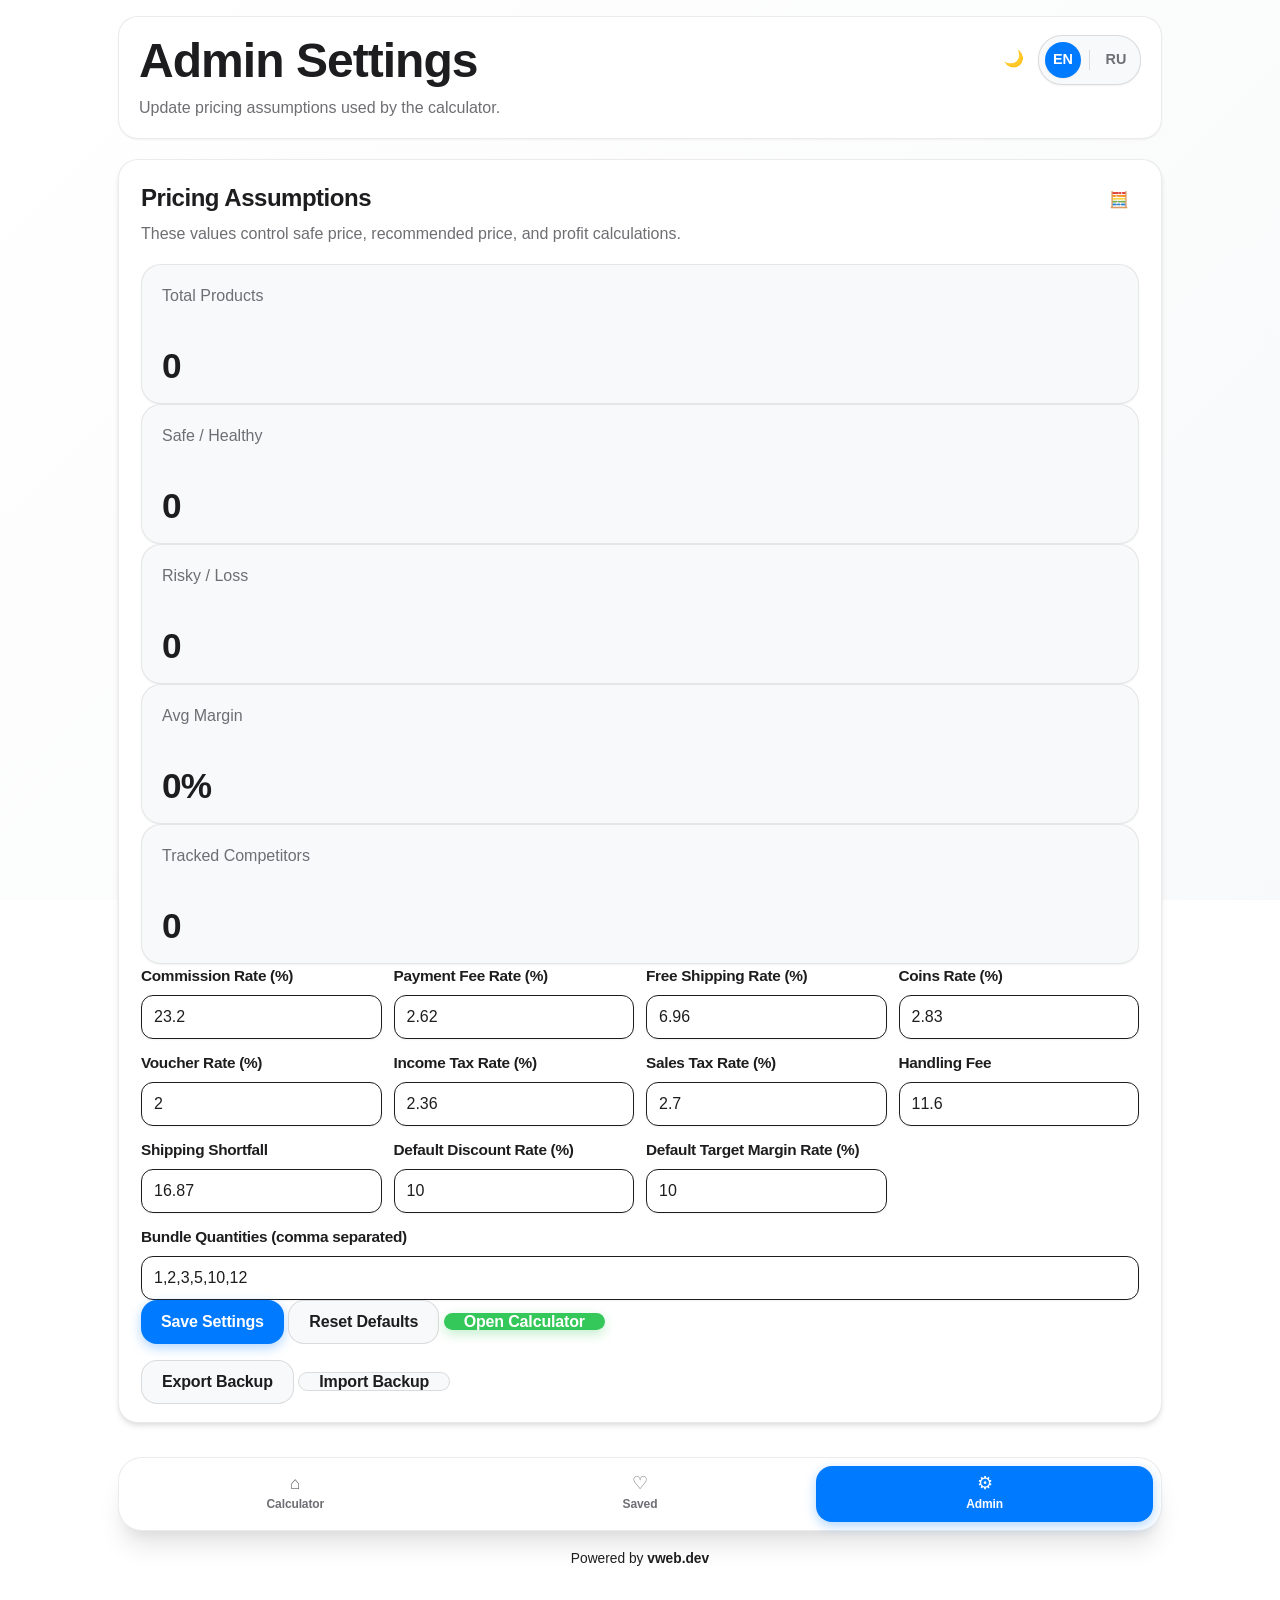
==== commit 0106e9a6: "update" ====
--- a/admin.html
+++ b/admin.html
@@ -341,10 +341,8 @@
     </footer>
   </div>
 
-  <script src="assets/js/config.js"></script>
-  <script src="assets/js/storage.js"></script>
-  <script src="assets/js/calculations.js"></script>
-  <script src="assets/js/notifications.js"></script>
+    <script src="assets/js/core.js"></script>
+    <script src="assets/js/utils.js"></script>
   <script src="assets/js/admin-app.js"></script>
 </body>
 </html>
--- a/assets/css/app.css
+++ b/assets/css/app.css
@@ -1,34 +1,48 @@
 :root {
-    /* Apple-inspired color palette */
+    /* Apple-inspired vibrant color palette */
     --bg-primary: #ffffff;
     --bg-secondary: #f8f9fa;
     --bg-tertiary: #f1f3f4;
-
+    --bg-gradient: linear-gradient(135deg, #667eea 0%, #764ba2 100%);
+    --bg-card: rgba(255, 255, 255, 0.95);
+    --bg-glass: rgba(255, 255, 255, 0.8);
+
+    /* Vibrant accent colors */
     --accent-blue: #007aff;
+    --accent-blue-gradient: linear-gradient(135deg, #007aff 0%, #5856d6 100%);
     --accent-green: #34c759;
+    --accent-green-gradient: linear-gradient(135deg, #34c759 0%, #30d158 100%);
     --accent-orange: #ff9500;
+    --accent-orange-gradient: linear-gradient(135deg, #ff9500 0%, #ff9f0a 100%);
     --accent-red: #ff3b30;
+    --accent-red-gradient: linear-gradient(135deg, #ff3b30 0%, #ff453a 100%);
     --accent-purple: #af52de;
+    --accent-purple-gradient: linear-gradient(135deg, #af52de 0%, #bf5af2 100%);
     --accent-pink: #ff2d55;
+    --accent-pink-gradient: linear-gradient(135deg, #ff2d55 0%, #ff375f 100%);
+    --accent-indigo: #5856d6;
+    --accent-indigo-gradient: linear-gradient(135deg, #5856d6 0%, #5e5ce6 100%);
 
     --text-primary: #1d1d1f;
     --text-secondary: #6e6e73;
     --text-tertiary: #86868b;
 
-    --border-light: #e5e5e7;
-    --border-medium: #d1d1d6;
-
-    /* Apple-style shadows */
+    --border-light: rgba(0, 0, 0, 0.08);
+    --border-medium: rgba(0, 0, 0, 0.12);
+
+    /* Apple-style shadows with color */
     --shadow-sm: 0 1px 2px 0 rgba(0, 0, 0, 0.05);
     --shadow-md: 0 4px 6px -1px rgba(0, 0, 0, 0.1), 0 2px 4px -1px rgba(0, 0, 0, 0.06);
     --shadow-lg: 0 10px 15px -3px rgba(0, 0, 0, 0.1), 0 4px 6px -2px rgba(0, 0, 0, 0.05);
     --shadow-xl: 0 20px 25px -5px rgba(0, 0, 0, 0.1), 0 10px 10px -5px rgba(0, 0, 0, 0.04);
+    --shadow-glow: 0 0 20px rgba(0, 122, 255, 0.15);
 
     --radius-sm: 8px;
     --radius-md: 12px;
     --radius-lg: 16px;
     --radius-xl: 20px;
     --radius-2xl: 24px;
+    --radius-3xl: 32px;
 
     --container: 480px;
     --nav-h: 80px;
@@ -1033,6 +1047,224 @@
     font-size: 0.95rem;
     line-height: 1.5;
     opacity: 0.9;
+}
+
+.bundle-current-status {
+    display: grid;
+    grid-template-columns: 1fr 1fr;
+    gap: 12px;
+    margin-bottom: 20px;
+    padding: 16px;
+    background: var(--bg-tertiary);
+    border-radius: var(--radius-lg);
+    border: 1px solid var(--border-light);
+}
+
+.bundle-current-status .metric-card {
+    padding: 12px;
+    margin: 0;
+    min-height: auto;
+}
+
+.bundle-current-status .metric-card__label {
+    font-size: 0.8rem;
+    margin-bottom: 4px;
+}
+
+.bundle-current-status .metric-card__value {
+    font-size: 1rem;
+}
+
+.pricing-modes-comparison {
+    display: grid;
+    grid-template-columns: 1fr 1fr;
+    gap: 24px;
+    margin-bottom: 20px;
+}
+
+.pricing-mode-column {
+    background: rgba(255, 255, 255, 0.05);
+    border-radius: var(--radius-lg);
+    padding: 16px;
+    border: 1px solid rgba(255, 255, 255, 0.1);
+}
+
+.pricing-mode-title {
+    font-size: 1.1rem;
+    font-weight: 600;
+    margin-bottom: 12px;
+    color: var(--text-primary);
+    display: flex;
+    align-items: center;
+    gap: 8px;
+}
+
+.pricing-mode-column .assumptions-grid {
+    display: grid;
+    grid-template-columns: repeat(auto-fit, minmax(140px, 1fr));
+    gap: 8px;
+}
+
+.pricing-mode-column .assumption-item {
+    background: rgba(255, 255, 255, 0.03);
+    padding: 8px 10px;
+    border-radius: var(--radius-sm);
+    border: 1px solid rgba(255, 255, 255, 0.05);
+    display: flex;
+    flex-direction: column;
+    gap: 4px;
+}
+
+.pricing-mode-column .assumption-item span:first-child,
+.pricing-mode-column .assumption-item label {
+    font-size: 0.8rem;
+    color: var(--text-secondary);
+    font-weight: 500;
+}
+
+.pricing-mode-column .assumption-item strong {
+    font-size: 0.9rem;
+    color: var(--text-primary);
+    font-weight: 600;
+}
+
+.pricing-mode-column .assumption-item input,
+.pricing-mode-column .assumption-item select {
+    font-size: 0.85rem;
+    padding: 4px 6px;
+    border-radius: 3px;
+    border: 1px solid rgba(255, 255, 255, 0.2);
+    background: rgba(255, 255, 255, 0.08);
+    color: inherit;
+}
+
+.pricing-mode-column .assumption-item input:focus,
+.pricing-mode-column .assumption-item select:focus {
+    outline: none;
+    border-color: var(--accent-blue);
+    background: rgba(255, 255, 255, 0.12);
+}
+
+.pricing-results-comparison {
+    display: grid;
+    grid-template-columns: 1fr 1fr;
+    gap: 24px;
+}
+
+.pricing-result-column {
+    background: rgba(255, 255, 255, 0.05);
+    border-radius: var(--radius-lg);
+    padding: 20px;
+    border: 1px solid rgba(255, 255, 255, 0.1);
+}
+
+.pricing-result-title {
+    font-size: 1.2rem;
+    font-weight: 600;
+    margin-bottom: 16px;
+    color: var(--text-primary);
+    display: flex;
+    align-items: center;
+    gap: 8px;
+}
+
+.pricing-result-column .result-group {
+    margin-bottom: 20px;
+}
+
+.pricing-result-column .result-group:last-child {
+    margin-bottom: 0;
+}
+
+.pricing-result-column .result-group__title {
+    font-size: 1rem;
+    font-weight: 600;
+    margin-bottom: 12px;
+    color: var(--text-secondary);
+}
+
+.pricing-result-column .metric-grid {
+    display: grid;
+    grid-template-columns: 1fr;
+    gap: 8px;
+}
+
+.hero-modes-comparison {
+    display: grid;
+    grid-template-columns: 1fr 1fr;
+    gap: 20px;
+    margin-bottom: 16px;
+}
+
+.hero-mode-column {
+    background: rgba(255, 255, 255, 0.05);
+    border-radius: var(--radius-md);
+    padding: 16px;
+    border: 1px solid rgba(255, 255, 255, 0.1);
+}
+
+.hero-mode-header {
+    display: flex;
+    justify-content: space-between;
+    align-items: center;
+    margin-bottom: 12px;
+}
+
+.hero-mode-label {
+    font-weight: 600;
+    color: var(--text-primary);
+    font-size: 1rem;
+}
+
+.hero-mode-column .hero-status__metric {
+    text-align: center;
+}
+
+.hero-mode-column .hero-status__metric-label {
+    font-size: 0.9rem;
+    color: var(--text-secondary);
+    display: block;
+    margin-bottom: 4px;
+}
+
+.hero-mode-column .hero-status__metric-value {
+    font-size: 1.2rem;
+    font-weight: 700;
+}
+
+.profit-comparison-grid {
+    display: grid;
+    grid-template-columns: 1fr 1fr 1fr;
+    gap: 12px;
+}
+
+.profit-scenario {
+    text-align: center;
+    padding: 8px;
+    background: rgba(255, 255, 255, 0.05);
+    border-radius: 6px;
+    border: 1px solid rgba(255, 255, 255, 0.1);
+}
+
+.scenario-label {
+    display: block;
+    font-size: 0.9rem;
+    color: var(--text-secondary);
+    margin-bottom: 4px;
+}
+
+.scenario-value {
+    display: block;
+    font-size: 1.1rem;
+    font-weight: 600;
+    color: var(--text-primary);
+    margin-bottom: 2px;
+}
+
+.scenario-status {
+    display: block;
+    font-size: 0.8rem;
+    color: var(--accent-blue);
 }
 
 .recent-card {
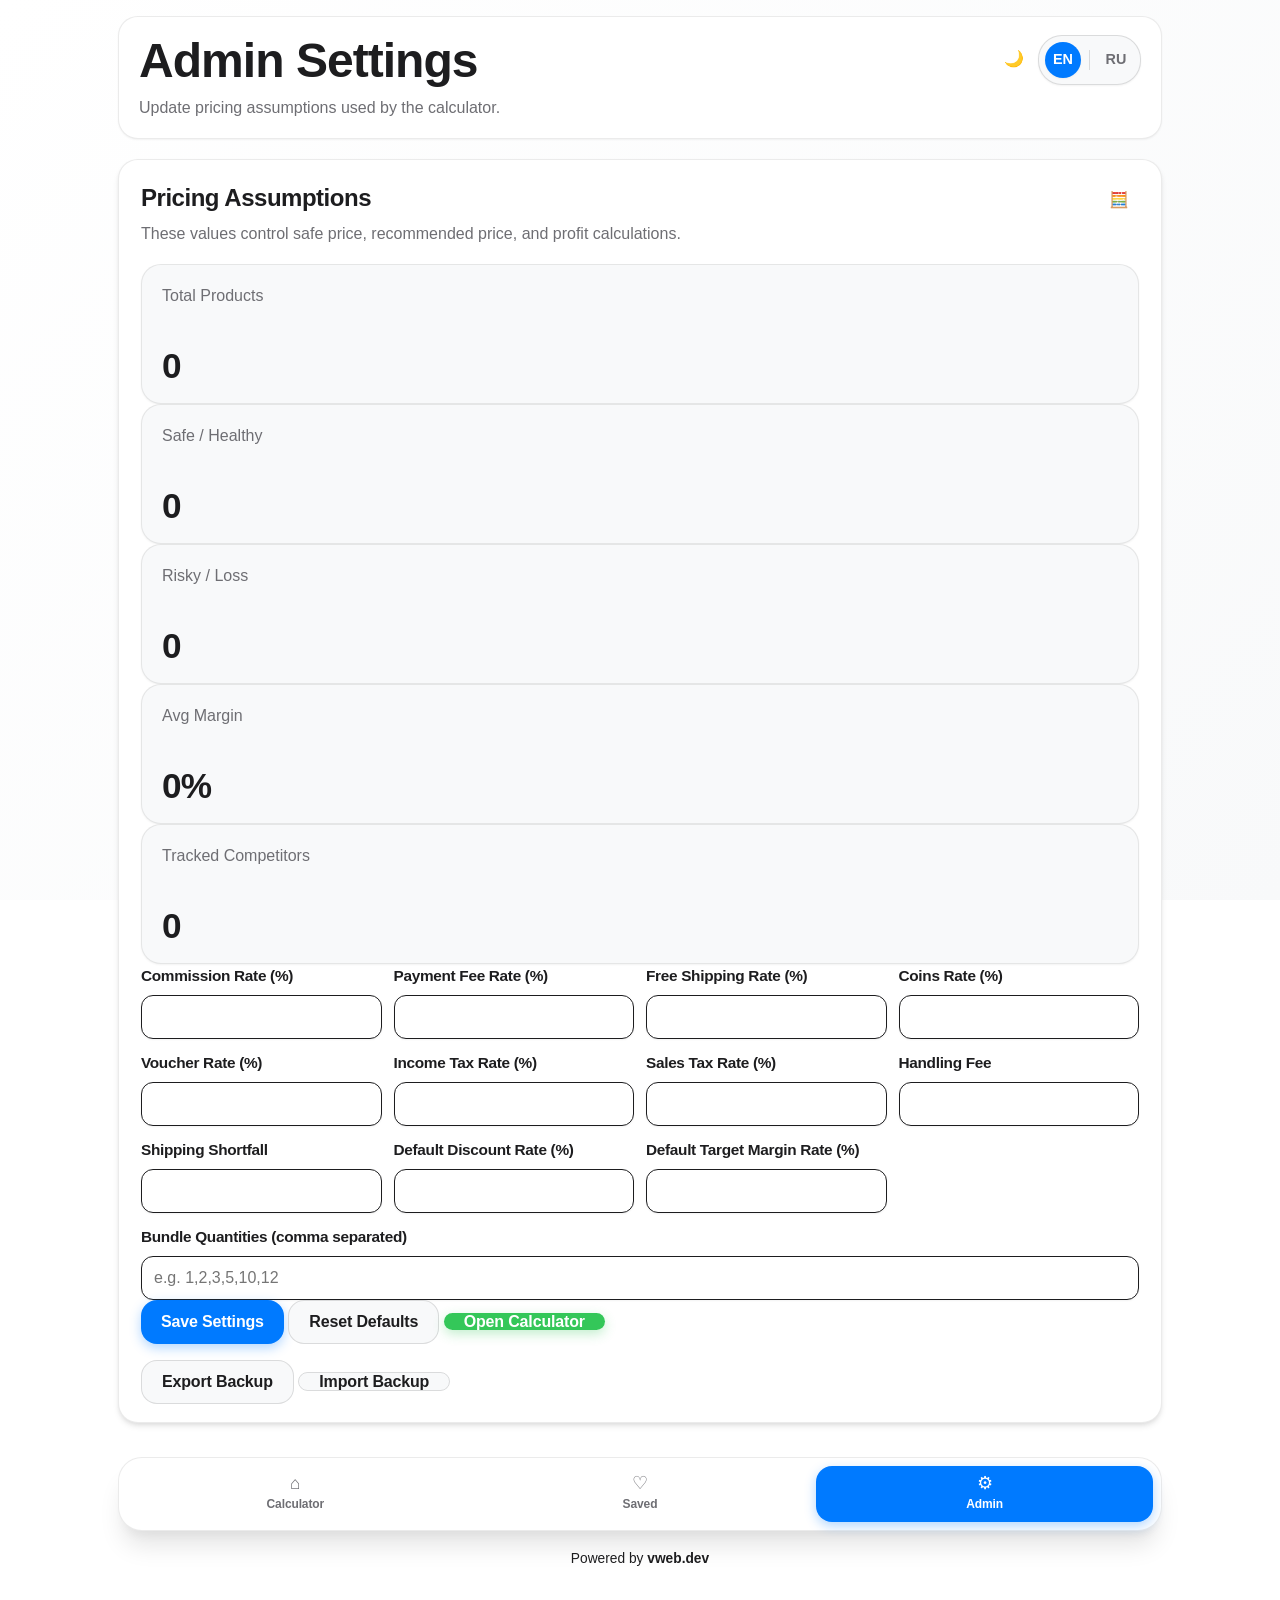
==== commit e84f57b5: "update" ====
--- a/admin.html
+++ b/admin.html
@@ -341,8 +341,7 @@
     </footer>
   </div>
 
-    <script src="assets/js/core.js"></script>
-    <script src="assets/js/utils.js"></script>
+    <script src="assets/js/core.min.js"></script>
   <script src="assets/js/admin-app.js"></script>
 </body>
 </html>
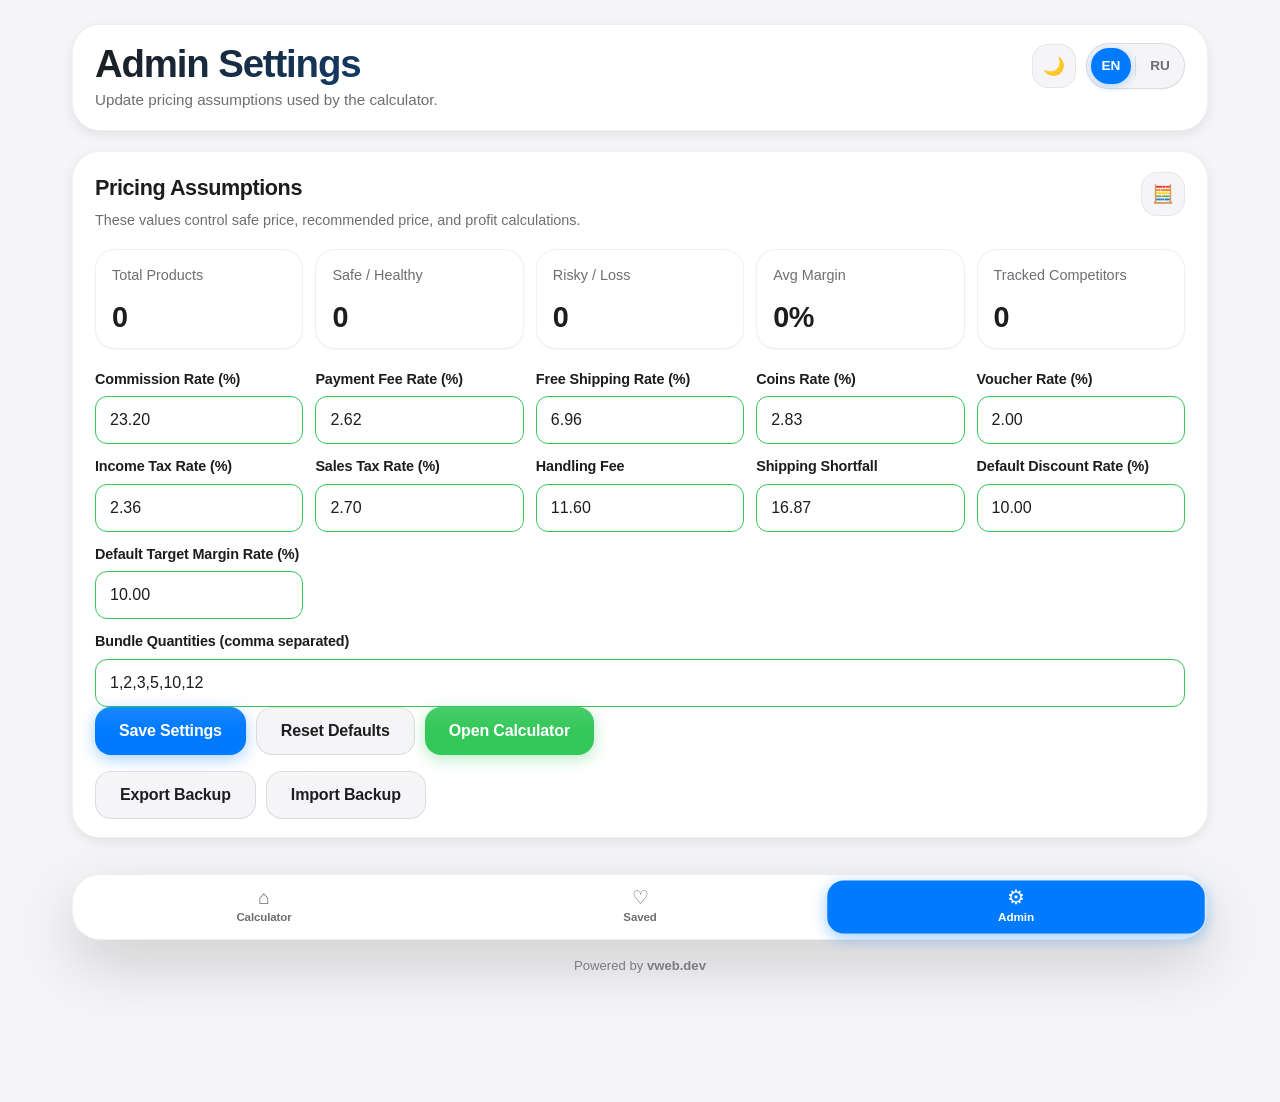
==== commit 97c8ff12: "update" ====
--- a/admin.html
+++ b/admin.html
@@ -74,57 +74,57 @@
           <div class="form-grid form-grid--main">
             <div class="field">
               <label for="commissionRateInput">Commission Rate (%)</label>
-              <input id="commissionRateInput" type="number" inputmode="decimal" step="0.01" />
+              <input id="commissionRateInput" type="number" inputmode="decimal" step="0.01" value="23.20" />
             </div>
 
             <div class="field">
               <label for="paymentFeeRateInput">Payment Fee Rate (%)</label>
-              <input id="paymentFeeRateInput" type="number" inputmode="decimal" step="0.01" />
+              <input id="paymentFeeRateInput" type="number" inputmode="decimal" step="0.01" value="2.62" />
             </div>
 
             <div class="field">
               <label for="freeShippingRateInput">Free Shipping Rate (%)</label>
-              <input id="freeShippingRateInput" type="number" inputmode="decimal" step="0.01" />
+              <input id="freeShippingRateInput" type="number" inputmode="decimal" step="0.01" value="6.96" />
             </div>
 
             <div class="field">
               <label for="coinsRateInput">Coins Rate (%)</label>
-              <input id="coinsRateInput" type="number" inputmode="decimal" step="0.01" />
+              <input id="coinsRateInput" type="number" inputmode="decimal" step="0.01" value="2.83" />
             </div>
 
             <div class="field">
               <label for="voucherRateInput">Voucher Rate (%)</label>
-              <input id="voucherRateInput" type="number" inputmode="decimal" step="0.01" />
+              <input id="voucherRateInput" type="number" inputmode="decimal" step="0.01" value="2.00" />
             </div>
 
             <div class="field">
               <label for="incomeTaxRateInput">Income Tax Rate (%)</label>
-              <input id="incomeTaxRateInput" type="number" inputmode="decimal" step="0.01" />
+              <input id="incomeTaxRateInput" type="number" inputmode="decimal" step="0.01" value="2.36" />
             </div>
 
             <div class="field">
               <label for="salesTaxRateInput">Sales Tax Rate (%)</label>
-              <input id="salesTaxRateInput" type="number" inputmode="decimal" step="0.01" />
+              <input id="salesTaxRateInput" type="number" inputmode="decimal" step="0.01" value="2.70" />
             </div>
 
             <div class="field">
               <label for="handlingFeeInput">Handling Fee</label>
-              <input id="handlingFeeInput" type="number" inputmode="decimal" step="0.01" />
+              <input id="handlingFeeInput" type="number" inputmode="decimal" step="0.01" value="11.60" />
             </div>
 
             <div class="field">
               <label for="shippingShortfallInput">Shipping Shortfall</label>
-              <input id="shippingShortfallInput" type="number" inputmode="decimal" step="0.01" />
+              <input id="shippingShortfallInput" type="number" inputmode="decimal" step="0.01" value="16.87" />
             </div>
 
             <div class="field">
               <label for="defaultDiscountRateInput">Default Discount Rate (%)</label>
-              <input id="defaultDiscountRateInput" type="number" inputmode="decimal" step="0.01" />
+              <input id="defaultDiscountRateInput" type="number" inputmode="decimal" step="0.01" value="10.00" />
             </div>
 
             <div class="field">
               <label for="defaultTargetMarginRateInput">Default Target Margin Rate (%)</label>
-              <input id="defaultTargetMarginRateInput" type="number" inputmode="decimal" step="0.01" />
+              <input id="defaultTargetMarginRateInput" type="number" inputmode="decimal" step="0.01" value="10.00" />
             </div>
 
             <div class="field field--full">
@@ -133,6 +133,7 @@
                 id="bundleQuantitiesInput"
                 type="text"
                 placeholder="e.g. 1,2,3,5,10,12"
+                value="1,2,3,5,10,12"
               />
             </div>
           </div>
--- a/assets/css/app.css
+++ b/assets/css/app.css
@@ -1,2102 +1,700 @@
+/* ============================================
+   DARAZ CALCULATOR PRO - ENHANCED UI/UX
+   ============================================ */
+
 :root {
-    /* Apple-inspired vibrant color palette */
-    --bg-primary: #ffffff;
-    --bg-secondary: #f8f9fa;
-    --bg-tertiary: #f1f3f4;
-    --bg-gradient: linear-gradient(135deg, #667eea 0%, #764ba2 100%);
-    --bg-card: rgba(255, 255, 255, 0.95);
-    --bg-glass: rgba(255, 255, 255, 0.8);
-
-    /* Vibrant accent colors */
-    --accent-blue: #007aff;
-    --accent-blue-gradient: linear-gradient(135deg, #007aff 0%, #5856d6 100%);
-    --accent-green: #34c759;
-    --accent-green-gradient: linear-gradient(135deg, #34c759 0%, #30d158 100%);
-    --accent-orange: #ff9500;
-    --accent-orange-gradient: linear-gradient(135deg, #ff9500 0%, #ff9f0a 100%);
-    --accent-red: #ff3b30;
-    --accent-red-gradient: linear-gradient(135deg, #ff3b30 0%, #ff453a 100%);
-    --accent-purple: #af52de;
-    --accent-purple-gradient: linear-gradient(135deg, #af52de 0%, #bf5af2 100%);
-    --accent-pink: #ff2d55;
-    --accent-pink-gradient: linear-gradient(135deg, #ff2d55 0%, #ff375f 100%);
-    --accent-indigo: #5856d6;
-    --accent-indigo-gradient: linear-gradient(135deg, #5856d6 0%, #5e5ce6 100%);
-
-    --text-primary: #1d1d1f;
-    --text-secondary: #6e6e73;
-    --text-tertiary: #86868b;
-
-    --border-light: rgba(0, 0, 0, 0.08);
-    --border-medium: rgba(0, 0, 0, 0.12);
-
-    /* Apple-style shadows with color */
-    --shadow-sm: 0 1px 2px 0 rgba(0, 0, 0, 0.05);
-    --shadow-md: 0 4px 6px -1px rgba(0, 0, 0, 0.1), 0 2px 4px -1px rgba(0, 0, 0, 0.06);
-    --shadow-lg: 0 10px 15px -3px rgba(0, 0, 0, 0.1), 0 4px 6px -2px rgba(0, 0, 0, 0.05);
-    --shadow-xl: 0 20px 25px -5px rgba(0, 0, 0, 0.1), 0 10px 10px -5px rgba(0, 0, 0, 0.04);
-    --shadow-glow: 0 0 20px rgba(0, 122, 255, 0.15);
-
-    --radius-sm: 8px;
-    --radius-md: 12px;
-    --radius-lg: 16px;
-    --radius-xl: 20px;
-    --radius-2xl: 24px;
-    --radius-3xl: 32px;
-
-    --container: 480px;
-    --nav-h: 80px;
-}
-
-* {
-    box-sizing: border-box;
-    -webkit-tap-highlight-color: transparent;
-}
-
-html {
-    scroll-behavior: smooth;
-}
-
-html,
-body {
-    margin: 0;
-    padding: 0;
-}
-
-body {
-    min-height: 100vh;
-    font-family: -apple-system, BlinkMacSystemFont, "SF Pro Display", "SF Pro Text", "Helvetica Neue", Helvetica, Arial, sans-serif;
-    color: var(--text-primary);
-    background: linear-gradient(135deg, var(--bg-primary) 0%, var(--bg-secondary) 100%);
-    background-attachment: fixed;
-    line-height: 1.5;
-}
-
-img {
-    max-width: 100%;
-    display: block;
-}
-
-button,
-input,
-select,
-textarea {
-    font: inherit;
-}
-
-button {
-    cursor: pointer;
-}
-
-a {
-    color: inherit;
-    text-decoration: none;
-}
-
-.app-shell {
-    width: 100%;
-    max-width: var(--container);
-    margin: 0 auto;
-    padding: 16px 14px calc(var(--nav-h) + 26px);
-}
-
-/* Apple-style cards */
-.glass {
-    background: var(--bg-primary);
-    border: 1px solid var(--border-light);
-    box-shadow: var(--shadow-md);
-    border-radius: var(--radius-lg);
-}
-
-.glass-soft {
-    background: var(--bg-primary);
-    border: 1px solid var(--border-light);
-    box-shadow: var(--shadow-sm);
-    border-radius: var(--radius-md);
-}
-
-/* Topbar - Apple style */
-.topbar {
-    position: sticky;
-    top: 16px;
-    z-index: 40;
-    border-radius: var(--radius-xl);
-    padding: 20px;
-    margin-bottom: 20px;
-    background: var(--bg-primary);
-    border: 1px solid var(--border-light);
-    box-shadow: var(--shadow-sm);
-}
-
-.app-title {
-    margin: 0;
-    font-size: clamp(2.2rem, 6vw, 3rem);
-    line-height: 1.1;
-    font-weight: 700;
-    letter-spacing: -0.02em;
-    color: var(--text-primary);
-}
-
-.app-subtitle {
-    margin: 8px 0 0;
-    color: var(--text-secondary);
-    font-size: 1rem;
-    line-height: 1.5;
-    font-weight: 400;
-}
-
-/* Language toggle - Apple style */
-.lang-toggle {
-    display: inline-flex;
-    align-items: center;
-    gap: 8px;
-    padding: 6px;
-    border-radius: var(--radius-2xl);
-    border: 1px solid var(--border-medium);
-    background: var(--bg-secondary);
-    color: var(--text-primary);
-    box-shadow: var(--shadow-sm);
-    transition: all 0.2s ease;
-}
-
-.lang-toggle:hover {
-    background: var(--bg-primary);
-    border-color: var(--border-light);
-}
-
-.lang-toggle__item {
-    min-width: 36px;
-    height: 36px;
-    display: inline-flex;
-    align-items: center;
-    justify-content: center;
-    border-radius: var(--radius-xl);
-    color: var(--text-secondary);
-    font-weight: 600;
-    font-size: 0.9rem;
-    transition: all 0.2s ease;
-}
-
-.lang-toggle__item--active {
-    color: var(--bg-primary);
-    background: var(--accent-blue);
-    box-shadow: var(--shadow-sm);
-}
-
-.lang-toggle__divider {
-    width: 1px;
-    height: 20px;
-    background: var(--border-medium);
-}
-
-/* Main */
-.main-content {
-    display: flex;
-    flex-direction: column;
-    gap: 16px;
-}
-
-/* Panels - Apple style */
-.panel {
-    border-radius: var(--radius-xl);
-    overflow: hidden;
-    margin-bottom: 16px;
-}
-
-.panel__header {
-    display: flex;
-    align-items: flex-start;
-    justify-content: space-between;
-    gap: 12px;
-    padding: 20px 20px 0;
-}
-
-.panel__title {
-    margin: 0;
-    font-size: 1.5rem;
-    font-weight: 700;
-    letter-spacing: -0.02em;
-    color: var(--text-primary);
-}
-
-.panel__subtitle {
-    margin: 6px 0 0;
-    color: var(--text-secondary);
-    font-size: 1rem;
-    line-height: 1.5;
-    font-weight: 400;
-}
-
-.panel__body {
-    padding: 20px;
-}
-
-.panel__body {
-    padding: 18px;
-}
+  /* Apple-inspired vibrant color palette - Light */
+  --bg-primary: #ffffff;
+  --bg-secondary: #f5f5f7;
+  --bg-tertiary: #e8e8ed;
+  --bg-card: rgba(255, 255, 255, 0.95);
+  --bg-glass: rgba(255, 255, 255, 0.8);
+  --bg-gradient: linear-gradient(135deg, #667eea 0%, #764ba2 100%);
+
+  /* Accent colors */
+  --accent-blue: #007aff;
+  --accent-green: #34c759;
+  --accent-orange: #ff9500;
+  --accent-red: #ff3b30;
+  --accent-purple: #af52de;
+  --accent-pink: #ff2d55;
+  --accent-indigo: #5856d6;
+
+  /* Text colors */
+  --text-primary: #1d1d1f;
+  --text-secondary: #6e6e73;
+  --text-tertiary: #86868b;
+  --text-inverse: #ffffff;
+
+  /* UI variables */
+  --border-light: rgba(0, 0, 0, 0.06);
+  --border-medium: rgba(0, 0, 0, 0.1);
+  --shadow-sm: 0 1px 2px rgba(0,0,0,0.04);
+  --shadow-md: 0 4px 12px rgba(0,0,0,0.08);
+  --shadow-lg: 0 12px 40px rgba(0,0,0,0.12);
+  --shadow-xl: 0 24px 60px rgba(0,0,0,0.16);
+  --shadow-glow: 0 0 30px rgba(0,122,255,0.2);
+  --success: #34c759;
+  --error: #ff3b30;
+  --warning: #ff9500;
+  --muted: #86868b;
+  --muted-2: #a1a1a6;
+  --line: rgba(0,0,0,0.08);
+  --line-strong: rgba(0,0,0,0.12);
+
+  /* Radius */
+  --radius-sm: 8px;
+  --radius-md: 12px;
+  --radius-lg: 16px;
+  --radius-xl: 20px;
+  --radius-2xl: 28px;
+  --radius-full: 9999px;
+
+  /* Transitions */
+  --transition-fast: 0.15s cubic-bezier(0.4, 0, 0.2, 1);
+  --transition-normal: 0.25s cubic-bezier(0.4, 0, 0.2, 1);
+  --transition-slow: 0.4s cubic-bezier(0.4, 0, 0.2, 1);
+
+  --container: 480px;
+  --nav-h: 80px;
+}
+
+/* Dark Mode */
+[data-theme="dark"],
+.dark {
+  --bg-primary: #000000;
+  --bg-secondary: #1c1c1e;
+  --bg-tertiary: #2c2c2e;
+  --bg-card: rgba(28, 28, 30, 0.95);
+  --bg-glass: rgba(28, 28, 30, 0.8);
+  --bg-gradient: linear-gradient(135deg, #1a1a2e 0%, #16213e 100%);
+  --text-primary: #ffffff;
+  --text-secondary: #98989d;
+  --text-tertiary: #636366;
+  --border-light: rgba(255, 255, 255, 0.06);
+  --border-medium: rgba(255, 255, 255, 0.1);
+  --shadow-sm: 0 1px 2px rgba(0,0,0,0.3);
+  --shadow-md: 0 4px 12px rgba(0,0,0,0.4);
+  --shadow-lg: 0 12px 40px rgba(0,0,0,0.5);
+  --shadow-xl: 0 24px 60px rgba(0,0,0,0.6);
+  --muted: #636366;
+  --muted-2: #48484a;
+  --line: rgba(255,255,255,0.08);
+  --line-strong: rgba(255,255,255,0.12);
+}
+
+/* Base */
+*,*::before,*::after{box-sizing:border-box;-webkit-tap-highlight-color:transparent}
+html{scroll-behavior:smooth}
+html,body{margin:0;padding:0}
+body{min-height:100vh;font-family:-apple-system,BlinkMacSystemFont,"SF Pro Display","SF Pro Text","Helvetica Neue",Helvetica,Arial,sans-serif;color:var(--text-primary);background:var(--bg-secondary);line-height:1.5;-webkit-font-smoothing:antialiased;-moz-osx-font-smoothing:grayscale}
+img{max-width:100%;display:block}
+button,input,select,textarea{font:inherit}
+button{cursor:pointer;border:none}
+a{color:inherit;text-decoration:none}
+
+/* App Shell */
+.app-shell{width:100%;max-width:var(--container);margin:0 auto;padding:16px 14px calc(var(--nav-h) + 26px)}
+
+/* Glass Effect */
+.glass{background:var(--bg-card);border:1px solid var(--border-light);backdrop-filter:blur(20px);-webkit-backdrop-filter:blur(20px);box-shadow:var(--shadow-md);border-radius:var(--radius-xl)}
+.glass-soft{background:var(--bg-primary);border:1px solid var(--border-light);box-shadow:var(--shadow-sm);border-radius:var(--radius-lg)}
+
+/* Topbar */
+.topbar{position:sticky;top:16px;z-index:40;border-radius:var(--radius-2xl);padding:20px;margin-bottom:20px;background:var(--bg-primary);border:1px solid var(--border-light);box-shadow:var(--shadow-md);backdrop-filter:blur(20px);-webkit-backdrop-filter:blur(20px);transition:var(--transition-normal)}
+.topbar:hover{box-shadow:var(--shadow-lg)}
+.topbar{display:flex;align-items:flex-start;justify-content:space-between;gap:18px}
+.topbar__left{flex:1;min-width:0}
+.topbar__right{display:flex;gap:10px;align-items:center}
+
+/* Brand */
+.brand-block{display:flex;flex-direction:column;gap:4px}
+.app-title{margin:0;font-size:clamp(1.8rem,5vw,2.4rem);line-height:1.1;font-weight:700;letter-spacing:-0.03em;background:linear-gradient(135deg,var(--text-primary) 0%,var(--accent-blue) 100%);-webkit-background-clip:text;-webkit-text-fill-color:transparent;background-clip:text}
+.app-subtitle{margin:0;color:var(--text-secondary);font-size:0.95rem;line-height:1.5;font-weight:400}
+
+/* Language Toggle */
+.lang-toggle{display:inline-flex;align-items:center;gap:4px;padding:4px;border-radius:var(--radius-full);border:1px solid var(--border-medium);background:var(--bg-secondary);color:var(--text-primary);box-shadow:var(--shadow-sm);transition:var(--transition-normal)}
+.lang-toggle:hover{background:var(--bg-tertiary);border-color:var(--border-light);transform:scale(1.02)}
+.lang-toggle__item{min-width:40px;height:36px;display:inline-flex;align-items:center;justify-content:center;border-radius:var(--radius-full);color:var(--text-secondary);font-weight:600;font-size:0.85rem;transition:var(--transition-fast)}
+.lang-toggle__item--active{color:var(--text-inverse);background:var(--accent-blue);box-shadow:0 2px 8px rgba(0,122,255,0.3)}
+.lang-toggle__divider{width:1px;height:20px;background:var(--border-medium)}
+
+/* Icon Button */
+.icon-btn{width:44px;height:44px;border-radius:var(--radius-lg);background:var(--bg-secondary);color:var(--text-secondary);border:1px solid var(--border-light);display:flex;align-items:center;justify-content:center;transition:var(--transition-fast);font-size:1.1rem}
+.icon-btn:hover{background:var(--bg-tertiary);color:var(--text-primary);transform:scale(1.05)}
+.icon-btn:active{transform:scale(0.95)}
+
+/* Main Content */
+.main-content{display:flex;flex-direction:column;gap:14px}
+
+/* Panel */
+.panel{border-radius:var(--radius-2xl);overflow:hidden;margin-bottom:14px;animation:fadeInUp 0.4s ease-out backwards}
+.panel:nth-child(1){animation-delay:0s}
+.panel:nth-child(2){animation-delay:0.1s}
+.panel:nth-child(3){animation-delay:0.2s}
+.panel:nth-child(4){animation-delay:0.3s}
+.panel:nth-child(5){animation-delay:0.4s}
+
+@keyframes fadeInUp{from{opacity:0;transform:translateY(20px)}to{opacity:1;transform:translateY(0)}}
+
+.panel__header{display:flex;align-items:flex-start;justify-content:space-between;gap:12px;padding:20px 20px 0}
+.panel__title{margin:0;font-size:1.35rem;font-weight:700;letter-spacing:-0.02em;color:var(--text-primary)}
+.panel__subtitle{margin:6px 0 0;color:var(--text-secondary);font-size:0.9rem;line-height:1.4;font-weight:400}
+.panel__body{padding:18px}
 
 /* Welcome Banner */
-.welcome-banner {
-    margin-bottom: 24px;
-    border-radius: var(--radius-xl);
-    overflow: hidden;
-    animation: slideDown 0.5s ease-out;
-}
-
-.welcome-banner__content {
-    display: flex;
-    align-items: center;
-    gap: 16px;
-    padding: 20px;
-    background: linear-gradient(135deg, var(--accent-purple) 0%, var(--accent-blue) 100%);
-    color: white;
-}
-
-.welcome-banner__icon {
-    font-size: 2rem;
-    opacity: 0.9;
-}
-
-.hero-status {
-    background: linear-gradient(135deg, #0b1222 0%, #15203a 100%);
-    border-color: rgba(255, 255, 255, 0.12);
-    color: white;
-}
-
-.welcome-banner__text {
-    flex: 1;
-}
-
-.welcome-banner__text h3 {
-    margin: 0 0 8px;
-    font-size: 1.2rem;
-    font-weight: 600;
-}
-
-.welcome-banner__text p {
-    margin: 0;
-    font-size: 0.95rem;
-    line-height: 1.5;
-    opacity: 0.9;
-}
-
-.welcome-banner__close {
-    width: 32px;
-    height: 32px;
-    border: none;
-    border-radius: var(--radius-md);
-    background: rgba(255, 255, 255, 0.2);
-    color: white;
-    font-size: 1.2rem;
-    cursor: pointer;
-    transition: all 0.2s ease;
-    display: flex;
-    align-items: center;
-    justify-content: center;
-}
-
-.welcome-banner__close:hover {
-    background: rgba(255, 255, 255, 0.3);
-}
-
-@keyframes slideDown {
-    from {
-        opacity: 0;
-        transform: translateY(-20px);
-    }
-    to {
-        opacity: 1;
-        transform: translateY(0);
-    }
-}
-
-/* Hide welcome banner after first use */
-.welcome-banner--hidden {
-    display: none;
-}
-
-.hero-status__top {
-    display: flex;
-    align-items: center;
-    justify-content: space-between;
-    gap: 12px;
-    margin-bottom: 16px;
-}
-
-.hero-status__label {
-    margin: 0;
-    color: rgba(255, 255, 255, 0.8);
-    font-size: 0.9rem;
-    font-weight: 600;
-    letter-spacing: 0.05em;
-    text-transform: uppercase;
-}
-
-.hero-status__body {
-    margin-bottom: 20px;
-}
-
-.hero-status__metric {
-    display: flex;
-    flex-direction: column;
-    gap: 4px;
-}
-
-.hero-status__metric-label {
-    color: rgba(255, 255, 255, 0.9);
-    font-size: 1rem;
-    font-weight: 500;
-}
-
-.hero-status__metric-value {
-    font-size: clamp(2.5rem, 8vw, 3.5rem);
-    line-height: 1;
-    font-weight: 700;
-    color: white;
-}
-
-.hero-status__recommendation {
-    margin-bottom: 16px;
-    font-size: 1.1rem;
-    line-height: 1.4;
-    color: white;
-    font-weight: 500;
-}
-
-.hero-status__why {
-    border-top: 1px solid rgba(255, 255, 255, 0.2);
-    padding-top: 16px;
-}
-
-.why-list {
-    margin: 0;
-    padding-left: 20px;
-    color: rgba(255, 255, 255, 0.9);
-    font-size: 1rem;
-    line-height: 1.6;
-}
-
-/* Badges - Apple style */
-.badge {
-    display: inline-flex;
-    align-items: center;
-    justify-content: center;
-    min-height: 28px;
-    padding: 4px 10px;
-    border-radius: var(--radius-sm);
-    font-size: 0.8rem;
-    font-weight: 600;
-    border: 1px solid transparent;
-    white-space: nowrap;
-}
-
-.badge--neutral {
-    background: var(--bg-secondary);
-    color: var(--text-secondary);
-    border-color: var(--border-medium);
-}
-
-.badge--success {
-    background: rgba(52, 199, 89, 0.1);
-    color: var(--accent-green);
-    border-color: rgba(52, 199, 89, 0.2);
-}
-
-.badge--warning {
-    background: rgba(255, 149, 0, 0.1);
-    color: var(--accent-orange);
-    border-color: rgba(255, 149, 0, 0.2);
-}
-
-.badge--danger {
-    background: rgba(255, 59, 48, 0.1);
-    color: var(--accent-red);
-    border-color: rgba(255, 59, 48, 0.2);
-}
-
-/* Icons button */
-.icon-btn {
-    width: 40px;
-    height: 40px;
-    border: none;
-    border-radius: 14px;
-    background: rgba(255, 255, 255, .08);
-    color: var(--text);
-    border: 1px solid var(--line);
-}
-
-/* Buttons - Apple style */
-.btn {
-    min-height: 44px;
-    border: none;
-    border-radius: var(--radius-lg);
-    padding: 0 20px;
-    font-weight: 600;
-    letter-spacing: -0.01em;
-    transition: all 0.2s ease;
-    cursor: pointer;
-}
-
-.btn:active {
-    transform: scale(0.98);
-}
-
-.btn--primary {
-    color: white;
-    background: var(--accent-blue);
-    box-shadow: 0 4px 12px rgba(0, 122, 255, 0.3);
-}
-
-.btn--primary:hover {
-    background: #0056cc;
-    box-shadow: 0 6px 16px rgba(0, 122, 255, 0.4);
-}
-
-.btn--success {
-    color: white;
-    background: var(--accent-green);
-    box-shadow: 0 4px 12px rgba(52, 199, 89, 0.3);
-}
-
-.btn--success:hover {
-    background: #28a745;
-    box-shadow: 0 6px 16px rgba(52, 199, 89, 0.4);
-}
-
-.btn--ghost {
-    color: var(--text-primary);
-    background: var(--bg-secondary);
-    border: 1px solid var(--border-medium);
-}
-
-.btn--ghost:hover {
-    background: var(--bg-tertiary);
-    border-color: var(--border-light);
-}
-
-.toast-container {
-    position: fixed;
-    top: 16px;
-    left: 50%;
-    transform: translateX(-50%);
-    z-index: 11000;
-    display: flex;
-    flex-direction: column;
-    gap: 10px;
-    width: min(100%, 380px);
-    pointer-events: none;
-}
-
-.toast {
-    pointer-events: auto;
-    border-radius: 18px;
-    padding: 14px 18px;
-    font-weight: 700;
-    display: flex;
-    align-items: center;
-    justify-content: space-between;
-    gap: 12px;
-    border: 1px solid transparent;
-    box-shadow: 0 18px 30px rgba(0, 0, 0, .2);
-    animation: toastFadeIn .25s ease;
-}
-
-.toast--success {
-    background: rgba(85, 214, 168, .96);
-    color: #072218;
-}
-
-.toast--error {
-    background: rgba(255, 122, 143, .96);
-    color: #07111f;
-}
-
-.toast--warning {
-    background: rgba(246, 195, 107, .96);
-    color: #07111f;
-}
-
-.toast--info {
-    background: rgba(122, 162, 255, .96);
-    color: #07111f;
-}
-
-.toast__close {
-    border: none;
-    background: transparent;
-    color: inherit;
-    font-size: 1.2rem;
-    line-height: 1;
-    cursor: pointer;
-}
-
-@keyframes toastFadeIn {
-    from {
-        opacity: 0;
-        transform: translate(-50%, -10px);
-    }
-    to {
-        opacity: 1;
-        transform: translateX(-50%);
-    }
-}
-
-@keyframes toastFadeOut {
-    from {
-        opacity: 1;
-    }
-    to {
-        opacity: 0;
-    }
-}
-
-/* Forms */
-.form-grid {
-    display: grid;
-    gap: 12px;
-}
-
-.form-grid--main {
-    grid-template-columns: 1fr 1fr;
-}
-
-.field {
-    display: flex;
-    flex-direction: column;
-    gap: 8px;
-}
-
-.field--full {
-    grid-column: 1 / -1;
-}
-
-.field label {
-    color: var(--text);
-    font-weight: 700;
-    font-size: .96rem;
-    letter-spacing: -.02em;
-}
-
-.input-with-actions,
-.input-with-hint {
-    position: relative;
-    display: flex;
-    align-items: center;
-}
-
-.input-with-actions input {
-    padding-right: 52px;
-}
-
-.input-with-hint input {
-    padding-bottom: 32px;
-}
-
-.copy-btn {
-    position: absolute;
-    right: 8px;
-    top: 50%;
-    transform: translateY(-50%);
-    min-height: 42px;
-    width: 42px;
-    border-radius: 14px;
-    border: 1px solid var(--line-strong);
-    background: linear-gradient(180deg, rgba(255, 255, 255, .08), rgba(255, 255, 255, .04));
-    color: var(--muted);
-    font-size: 1.2rem;
-    display: flex;
-    align-items: center;
-    justify-content: center;
-    transition: all 0.2s ease;
-}
-
-.copy-btn:hover {
-    background: linear-gradient(180deg, rgba(122, 162, 255, .15), rgba(122, 162, 255, .08));
-    border-color: rgba(122, 162, 255, .4);
-    color: var(--primary);
-}
-
-.copy-btn:active {
-    transform: translateY(-50%) scale(0.95);
-}
-
-.field-hint {
-    position: absolute;
-    bottom: 8px;
-    left: 16px;
-    right: 16px;
-    font-size: 0.75rem;
-    color: var(--muted-2);
-    font-weight: 500;
-    pointer-events: none;
-}
-
-.field-hint.profit-positive {
-    color: var(--success);
-}
-
-.field-hint.profit-negative {
-    color: var(--danger);
-}
-
-.field-note {
-    margin: 0;
-    font-size: 0.82rem;
-    color: var(--muted);
-    line-height: 1.3;
-}
-
-.header-actions {
-    display: flex;
-    gap: 8px;
-    align-items: center;
-}
-
-input,
-select,
-textarea {
-    width: 100%;
-    min-height: 44px;
-    border-radius: var(--radius-md);
-    border: 1px solid var(--border-medium);
-    background: var(--bg-primary);
-    color: var(--text-primary);
-    padding: 0 12px;
-    box-shadow: var(--shadow-sm);
-    transition: all 0.2s ease;
-}
-
-input:focus,
-select:focus,
-textarea:focus {
-    outline: none;
-    border-color: var(--accent-blue);
-    box-shadow: 0 0 0 3px rgba(0, 122, 255, 0.1);
-}
-
-input:invalid,
-select:invalid,
-textarea:invalid {
-    border-color: var(--error);
-    box-shadow: 0 0 0 3px rgba(255, 59, 48, 0.1);
-}
-
-input:valid,
-select:valid,
-textarea:valid {
-    border-color: var(--success);
-}
-
-/* Form validation states */
-.field--error input {
-    border-color: var(--error);
-    box-shadow: 0 0 0 3px rgba(255, 59, 48, 0.1);
-}
-
-.field--success input {
-    border-color: var(--success);
-    box-shadow: 0 0 0 3px rgba(52, 199, 89, 0.1);
-}
-
-.field-hint {
-    font-size: 0.8rem;
-    color: var(--text-tertiary);
-    margin-top: 4px;
-}
-
-.field-hint--error {
-    color: var(--error);
-}
-
-.field-hint--success {
-    color: var(--success);
-}
-
-/* Quick row + assumptions */
-.quick-step-row {
-    display: flex;
-    flex-wrap: wrap;
-    gap: 10px;
-    margin-top: 14px;
-}
-
-.chip-btn {
-    min-height: 44px;
-    min-width: 80px;
-    padding: 0 16px;
-    border-radius: var(--radius-full);
-    border: 1px solid var(--border-light);
-    color: var(--text-primary);
-    background: var(--bg-secondary);
-    font-weight: 600;
-    transition: all 0.2s ease;
-}
-
-/* Action buttons with loading states */
-.btn {
-    position: relative;
-    overflow: hidden;
-}
-
-.btn--loading {
-    pointer-events: none;
-}
-
-.btn--loading::after {
-    content: "";
-    position: absolute;
-    top: 50%;
-    left: 50%;
-    width: 16px;
-    height: 16px;
-    margin: -8px 0 0 -8px;
-    border: 2px solid rgba(255, 255, 255, 0.3);
-    border-top: 2px solid white;
-    border-radius: 50%;
-    animation: spin 1s linear infinite;
-}
-
-@keyframes spin {
-    0% { transform: rotate(0deg); }
-    100% { transform: rotate(360deg); }
-}
-
-/* Enhanced chip buttons */
-.chip-btn {
-    position: relative;
-    transition: all 0.2s cubic-bezier(0.4, 0, 0.2, 1);
-}
-
-.chip-btn:active {
-    transform: scale(0.95);
-}
-
-.chip-btn::before {
-    content: "";
-    position: absolute;
-    top: 0;
-    left: 0;
-    right: 0;
-    bottom: 0;
-    background: currentColor;
-    opacity: 0;
-    border-radius: inherit;
-    transition: opacity 0.2s ease;
-}
-
-.chip-btn:hover::before {
-    opacity: 0.1;
-}
-
-.assumptions-link {
-    margin-top: 14px;
-    padding: 0;
-    border: none;
-    background: none;
-    color: var(--muted);
-    font-size: .92rem;
-    text-align: left;
-}
-
-.assumptions-box {
-    margin-top: 16px;
-    border-radius: var(--radius-xl);
-    padding: 20px;
-    background: var(--bg-secondary);
-    border: 1px solid var(--border-light);
-}
-
-.assumptions-grid {
-    display: grid;
-    grid-template-columns: 1fr 1fr;
-    gap: 12px;
-}
-
-.assumption-item {
-    display: flex;
-    flex-direction: column;
-    gap: 6px;
-}
-
-.assumption-item span {
-    color: var(--muted);
-    font-size: .88rem;
-}
-
-.assumption-item strong {
-    font-size: 1rem;
-}
-
-.hidden {
-    display: none !important;
-}
-
-/* Result groups - Apple style */
-.result-groups {
-    display: flex;
-    flex-direction: column;
-    gap: 24px;
-}
-
-.result-group__title {
-    margin: 0 0 16px;
-    color: var(--text-secondary);
-    font-size: 0.9rem;
-    font-weight: 600;
-    text-transform: uppercase;
-    letter-spacing: 0.05em;
-}
-
-.metric-grid {
-    display: grid;
-    grid-template-columns: 1fr 1fr;
-    gap: 16px;
-}
-
-.metric-card {
-    border-radius: var(--radius-xl);
-    padding: 20px;
-    min-height: 140px;
-    display: flex;
-    flex-direction: column;
-    justify-content: space-between;
-    background: var(--bg-secondary);
-    border: 1px solid var(--border-light);
-    transition: all 0.2s ease;
-}
-
-.metric-card:hover {
-    transform: translateY(-2px);
-    box-shadow: var(--shadow-lg);
-}
-
-.metric-card__label {
-    color: var(--text-secondary);
-    font-size: 1rem;
-    line-height: 1.4;
-    font-weight: 500;
-}
-
-.metric-card__value {
-    font-size: 2.2rem;
-    line-height: 1;
-    font-weight: 700;
-    color: var(--text-primary);
-    letter-spacing: -0.02em;
-}
-
-.metric-card__value--small {
-    font-size: 1.3rem;
-    line-height: 1.3;
-    letter-spacing: -0.01em;
-}
-
-.advisor-panel {
-    padding: 16px 20px;
-}
-
-.advisor-panel .panel__header {
-    margin-bottom: 10px;
-}
-
-.advisor-panel .panel__title {
-    font-size: 1rem;
-    margin-bottom: 4px;
-}
-
-.advisor-panel .panel__subtitle {
-    font-size: 0.88rem;
-    margin: 0;
-    color: rgba(94, 106, 130, 0.9);
-}
-
-.advisor-panel .advisor-grid {
-    display: grid;
-    grid-template-columns: repeat(3, minmax(0, 1fr));
-    gap: 10px;
-}
-
-.advisor-panel .metric-card {
-    padding: 12px 14px;
-    min-height: auto;
-    justify-content: flex-start;
-}
-
-.advisor-panel .metric-card__label {
-    font-size: 0.82rem;
-    line-height: 1.2;
-    margin-bottom: 6px;
-}
-
-.advisor-panel .metric-card__value {
-    font-size: 1.1rem;
-    line-height: 1.3;
-}
-
-/* Bundle Calculator - Apple style */
-.bundle-panel {
-    margin-top: 24px;
-}
-
-.bundle-controls {
-    display: flex;
-    flex-direction: column;
-    gap: 16px;
-    margin-bottom: 24px;
-}
-
-.bundle-input-group {
-    display: flex;
-    flex-direction: column;
-    gap: 8px;
-}
-
-.bundle-input-group label {
-    font-size: 0.9rem;
-    font-weight: 600;
-    color: var(--text-secondary);
-}
-
-.bundle-quick-actions {
-    display: flex;
-    gap: 8px;
-    flex-wrap: wrap;
-}
-
-.bundle-results {
-    display: grid;
-    grid-template-columns: repeat(auto-fit, minmax(200px, 1fr));
-    gap: 16px;
-    margin-bottom: 24px;
-}
-
-.bundle-scenario {
-    border-radius: var(--radius-xl);
-    padding: 20px;
-    background: var(--bg-secondary);
-    border: 1px solid var(--border-light);
-    transition: all 0.2s ease;
-    cursor: pointer;
-}
-
-.bundle-scenario:hover {
-    transform: translateY(-2px);
-    box-shadow: var(--shadow-lg);
-    border-color: var(--accent-blue);
-}
-
-.bundle-scenario__header {
-    display: flex;
-    align-items: center;
-    justify-content: space-between;
-    margin-bottom: 8px;
-}
-
-.bundle-scenario__qty {
-    font-size: 1.1rem;
-    font-weight: 600;
-    color: var(--text-primary);
-}
-
-.bundle-scenario__profit {
-    font-size: 1rem;
-    font-weight: 700;
-    color: var(--success);
-}
-
-.bundle-scenario__details {
-    display: flex;
-    flex-direction: column;
-    gap: 4px;
-}
-
-.bundle-scenario__price {
-    font-size: 1.2rem;
-    font-weight: 600;
-    color: var(--text-primary);
-}
-
-.bundle-scenario__per-piece {
-    font-size: 0.9rem;
-    color: var(--text-secondary);
-}
-
-.bundle-insight {
-    display: flex;
-    align-items: flex-start;
-    gap: 16px;
-    padding: 20px;
-    border-radius: var(--radius-xl);
-    background: linear-gradient(135deg, var(--accent-blue) 0%, var(--accent-purple) 100%);
-    color: white;
-}
-
-.bundle-insight__icon {
-    font-size: 1.5rem;
-    opacity: 0.9;
-}
-
-.bundle-insight__content h4 {
-    margin: 0 0 8px;
-    font-size: 1.1rem;
-    font-weight: 600;
-}
-
-.bundle-insight__content p {
-    margin: 0;
-    font-size: 0.95rem;
-    line-height: 1.5;
-    opacity: 0.9;
-}
-
-.bundle-current-status {
-    display: grid;
-    grid-template-columns: 1fr 1fr;
-    gap: 12px;
-    margin-bottom: 20px;
-    padding: 16px;
-    background: var(--bg-tertiary);
-    border-radius: var(--radius-lg);
-    border: 1px solid var(--border-light);
-}
-
-.bundle-current-status .metric-card {
-    padding: 12px;
-    margin: 0;
-    min-height: auto;
-}
-
-.bundle-current-status .metric-card__label {
-    font-size: 0.8rem;
-    margin-bottom: 4px;
-}
-
-.bundle-current-status .metric-card__value {
-    font-size: 1rem;
-}
-
-.pricing-modes-comparison {
-    display: grid;
-    grid-template-columns: 1fr 1fr;
-    gap: 24px;
-    margin-bottom: 20px;
-}
-
-.pricing-mode-column {
-    background: rgba(255, 255, 255, 0.05);
-    border-radius: var(--radius-lg);
-    padding: 16px;
-    border: 1px solid rgba(255, 255, 255, 0.1);
-}
-
-.pricing-mode-title {
-    font-size: 1.1rem;
-    font-weight: 600;
-    margin-bottom: 12px;
-    color: var(--text-primary);
-    display: flex;
-    align-items: center;
-    gap: 8px;
-}
-
-.pricing-mode-column .assumptions-grid {
-    display: grid;
-    grid-template-columns: repeat(auto-fit, minmax(140px, 1fr));
-    gap: 8px;
-}
-
-.pricing-mode-column .assumption-item {
-    background: rgba(255, 255, 255, 0.03);
-    padding: 8px 10px;
-    border-radius: var(--radius-sm);
-    border: 1px solid rgba(255, 255, 255, 0.05);
-    display: flex;
-    flex-direction: column;
-    gap: 4px;
-}
-
-.pricing-mode-column .assumption-item span:first-child,
-.pricing-mode-column .assumption-item label {
-    font-size: 0.8rem;
-    color: var(--text-secondary);
-    font-weight: 500;
-}
-
-.pricing-mode-column .assumption-item strong {
-    font-size: 0.9rem;
-    color: var(--text-primary);
-    font-weight: 600;
-}
-
-.pricing-mode-column .assumption-item input,
-.pricing-mode-column .assumption-item select {
-    font-size: 0.85rem;
-    padding: 4px 6px;
-    border-radius: 3px;
-    border: 1px solid rgba(255, 255, 255, 0.2);
-    background: rgba(255, 255, 255, 0.08);
-    color: inherit;
-}
-
-.pricing-mode-column .assumption-item input:focus,
-.pricing-mode-column .assumption-item select:focus {
-    outline: none;
-    border-color: var(--accent-blue);
-    background: rgba(255, 255, 255, 0.12);
-}
-
-.pricing-results-comparison {
-    display: grid;
-    grid-template-columns: 1fr 1fr;
-    gap: 24px;
-}
-
-.pricing-result-column {
-    background: rgba(255, 255, 255, 0.05);
-    border-radius: var(--radius-lg);
-    padding: 20px;
-    border: 1px solid rgba(255, 255, 255, 0.1);
-}
-
-.pricing-result-title {
-    font-size: 1.2rem;
-    font-weight: 600;
-    margin-bottom: 16px;
-    color: var(--text-primary);
-    display: flex;
-    align-items: center;
-    gap: 8px;
-}
-
-.pricing-result-column .result-group {
-    margin-bottom: 20px;
-}
-
-.pricing-result-column .result-group:last-child {
-    margin-bottom: 0;
-}
-
-.pricing-result-column .result-group__title {
-    font-size: 1rem;
-    font-weight: 600;
-    margin-bottom: 12px;
-    color: var(--text-secondary);
-}
-
-.pricing-result-column .metric-grid {
-    display: grid;
-    grid-template-columns: 1fr;
-    gap: 8px;
-}
-
-.hero-modes-comparison {
-    display: grid;
-    grid-template-columns: 1fr 1fr;
-    gap: 20px;
-    margin-bottom: 16px;
-}
-
-.hero-mode-column {
-    background: rgba(255, 255, 255, 0.05);
-    border-radius: var(--radius-md);
-    padding: 16px;
-    border: 1px solid rgba(255, 255, 255, 0.1);
-}
-
-.hero-mode-header {
-    display: flex;
-    justify-content: space-between;
-    align-items: center;
-    margin-bottom: 12px;
-}
-
-.hero-mode-label {
-    font-weight: 600;
-    color: var(--text-primary);
-    font-size: 1rem;
-}
-
-.hero-mode-column .hero-status__metric {
-    text-align: center;
-}
-
-.hero-mode-column .hero-status__metric-label {
-    font-size: 0.9rem;
-    color: var(--text-secondary);
-    display: block;
-    margin-bottom: 4px;
-}
-
-.hero-mode-column .hero-status__metric-value {
-    font-size: 1.2rem;
-    font-weight: 700;
-}
-
-.profit-comparison-grid {
-    display: grid;
-    grid-template-columns: 1fr 1fr 1fr;
-    gap: 12px;
-}
-
-.profit-scenario {
-    text-align: center;
-    padding: 8px;
-    background: rgba(255, 255, 255, 0.05);
-    border-radius: 6px;
-    border: 1px solid rgba(255, 255, 255, 0.1);
-}
-
-.scenario-label {
-    display: block;
-    font-size: 0.9rem;
-    color: var(--text-secondary);
-    margin-bottom: 4px;
-}
-
-.scenario-value {
-    display: block;
-    font-size: 1.1rem;
-    font-weight: 600;
-    color: var(--text-primary);
-    margin-bottom: 2px;
-}
-
-.scenario-status {
-    display: block;
-    font-size: 0.8rem;
-    color: var(--accent-blue);
-}
-
-.recent-card {
-    border-radius: var(--radius-xl);
-    padding: 20px;
-    background: var(--bg-secondary);
-    border: 1px solid var(--border-light);
-    transition: all 0.2s ease;
-}
-
-.recent-card:hover {
-    transform: translateY(-1px);
-    box-shadow: var(--shadow-md);
-}
-
-.recent-card__top {
-    display: flex;
-    align-items: center;
-    justify-content: space-between;
-    gap: 12px;
-    margin-bottom: 12px;
-}
-
-.recent-card__name {
-    font-size: 1.1rem;
-    font-weight: 600;
-    color: var(--text-primary);
-    letter-spacing: -0.01em;
-}
-
-.recent-card__meta {
-    margin-bottom: 12px;
-    display: grid;
-    grid-template-columns: 1fr 1fr;
-    gap: 12px;
-    color: var(--text-secondary);
-    font-size: 0.9rem;
-}
-
-.recent-card__note {
-    margin: 0;
-    color: var(--text-secondary);
-    font-size: 0.95rem;
-    line-height: 1.5;
-}
-
-.text-link {
-    color: #dbe6ff;
-    font-weight: 700;
-    font-size: .94rem;
-}
-
-/* Charts */
-.chart-grid {
-    display: grid;
-    grid-template-columns: 1fr;
-    gap: 12px;
-}
-
-.chart-card {
-    border-radius: 22px;
-    padding: 14px;
-}
-
-.chart-card__header h3 {
-    margin: 0 0 12px;
-    font-size: 1rem;
-    letter-spacing: -.02em;
-}
-
-.chart-placeholder {
-    display: flex;
-    flex-direction: column;
-    gap: 12px;
-}
-
-.chart-bar {
-    display: grid;
-    grid-template-columns: 108px 1fr 42px;
-    align-items: center;
-    gap: 10px;
-}
-
-.chart-bar__label {
-    color: var(--muted);
-    font-size: .82rem;
-    line-height: 1.3;
-}
-
-.chart-bar__track {
-    width: 100%;
-    height: 12px;
-    border-radius: 999px;
-    background: rgba(255, 255, 255, .08);
-    overflow: hidden;
-}
-
-.chart-bar__fill {
-    height: 100%;
-    border-radius: 999px;
-}
-
-.chart-bar__fill--positive {
-    background: linear-gradient(90deg, #67e0b2, #39c996);
-}
-
-.chart-bar__fill--negative {
-    background: linear-gradient(90deg, #ff8da1, #ff6f89);
-}
-
-.chart-bar__fill--revenue {
-    background: linear-gradient(90deg, #8ab0ff, #5d89f8);
-}
-
-.chart-bar__value {
-    text-align: right;
-    font-size: .85rem;
-    color: var(--muted);
-}
-
-/* Report preview */
-.report-preview {
-    border-radius: 22px;
-    overflow: hidden;
-}
-
-.report-preview__row {
-    display: grid;
-    grid-template-columns: 1.6fr .9fr 1fr .8fr;
-    gap: 10px;
-    align-items: center;
-    padding: 12px 14px;
-    border-bottom: 1px solid var(--line);
-    font-size: .88rem;
-}
-
-.report-preview__row:last-child {
-    border-bottom: none;
-}
-
-.report-preview__row--head {
-    color: var(--muted-2);
-    font-size: .8rem;
-    font-weight: 800;
-    text-transform: uppercase;
-    letter-spacing: .12em;
-}
-
-.text-success {
-    color: #bff5df;
-}
-
-.text-danger {
-    color: #ffc2cf;
-}
+.welcome-banner{margin-bottom:24px;border-radius:var(--radius-2xl);overflow:hidden;animation:slideDown 0.5s ease-out}
+.welcome-banner__content{display:flex;align-items:center;gap:16px;padding:20px;background:linear-gradient(135deg,var(--accent-purple) 0%,var(--accent-blue) 100%);color:white}
+.welcome-banner__icon{font-size:2rem;opacity:0.9}
+.welcome-banner__text{flex:1}
+.welcome-banner__text h3{margin:0 0 8px;font-size:1.15rem;font-weight:600}
+.welcome-banner__text p{margin:0;font-size:0.9rem;line-height:1.5;opacity:0.9}
+.welcome-banner__close{width:36px;height:36px;border:none;border-radius:var(--radius-md);background:rgba(255,255,255,0.2);color:white;font-size:1.2rem;cursor:pointer;transition:var(--transition-fast);display:flex;align-items:center;justify-content:center}
+.welcome-banner__close:hover{background:rgba(255,255,255,0.3);transform:scale(1.1)}
+@keyframes slideDown{from{opacity:0;transform:translateY(-20px)}to{opacity:1;transform:translateY(0)}}
+.welcome-banner--hidden{display:none}
+
+/* Hero Status */
+.hero-status{background:linear-gradient(135deg,var(--accent-indigo) 0%,var(--accent-purple) 100%);border-color:rgba(255,255,255,0.15);color:white;padding:24px;border-radius:var(--radius-2xl);margin:0 0 16px;position:relative;overflow:hidden}
+.hero-status::before{content:'';position:absolute;top:-50%;right:-50%;width:100%;height:200%;background:radial-gradient(circle,rgba(255,255,255,0.1) 0%,transparent 60%);pointer-events:none}
+.hero-status__top{display:flex;align-items:center;justify-content:space-between;gap:12px;margin-bottom:16px}
+.hero-status__label{margin:0;color:rgba(255,255,255,0.8);font-size:0.8rem;font-weight:600;letter-spacing:0.08em;text-transform:uppercase}
+.hero-status__body{margin-bottom:16px}
+.hero-status__metric{display:flex;flex-direction:column;gap:4px}
+.hero-status__metric-label{color:rgba(255,255,255,0.9);font-size:0.95rem;font-weight:500}
+.hero-status__metric-value{font-size:clamp(2.2rem,7vw,3rem);line-height:1;font-weight:800;color:white;letter-spacing:-0.02em;text-shadow:0 2px 10px rgba(0,0,0,0.2)}
+.hero-status__recommendation{margin-bottom:14px;font-size:1rem;line-height:1.4;color:white;font-weight:600}
+.hero-status__why{border-top:1px solid rgba(255,255,255,0.2);padding-top:14px}
+.why-list{margin:0;padding-left:18px;color:rgba(255,255,255,0.9);font-size:0.9rem;line-height:1.6}
+
+/* Badge */
+.badge{display:inline-flex;align-items:center;justify-content:center;min-height:30px;padding:6px 12px;border-radius:var(--radius-md);font-size:0.8rem;font-weight:600;border:1px solid transparent;white-space:nowrap;transition:var(--transition-fast)}
+.badge--neutral{background:var(--bg-tertiary);color:var(--text-secondary);border-color:var(--border-medium)}
+.badge--success{background:rgba(52,199,89,0.15);color:var(--success);border-color:rgba(52,199,89,0.25)}
+.badge--warning{background:rgba(255,149,0,0.15);color:var(--warning);border-color:rgba(255,149,0,0.25)}
+.badge--danger{background:rgba(255,59,48,0.15);color:var(--error);border-color:rgba(255,59,48,0.25)}
+.badge:hover{transform:scale(1.05)}
+
+/* Buttons */
+.btn{min-height:48px;border:none;border-radius:var(--radius-lg);padding:0 24px;font-weight:600;letter-spacing:-0.01em;transition:var(--transition-normal);cursor:pointer;position:relative;overflow:hidden;display:inline-flex;align-items:center;justify-content:center;gap:8px}
+.btn:active{transform:scale(0.97)}
+.btn::before{content:'';position:absolute;inset:0;background:linear-gradient(180deg,rgba(255,255,255,0.1) 0%,transparent 50%);pointer-events:none}
+.btn--primary{color:white;background:var(--accent-blue);box-shadow:0 4px 16px rgba(0,122,255,0.35)}
+.btn--primary:hover{background:#0066d6;box-shadow:0 6px 24px rgba(0,122,255,0.45);transform:translateY(-1px)}
+.btn--success{color:white;background:var(--accent-green);box-shadow:0 4px 16px rgba(52,199,89,0.35)}
+.btn--success:hover{background:#2db44e;box-shadow:0 6px 24px rgba(52,199,89,0.45);transform:translateY(-1px)}
+.btn--ghost{color:var(--text-primary);background:var(--bg-secondary);border:1px solid var(--border-medium)}
+.btn--ghost:hover{background:var(--bg-tertiary);border-color:var(--border-light)}
+.btn--loading{pointer-events:none}
+.btn--loading::after{content:'';position:absolute;top:50%;left:50%;width:18px;height:18px;margin:-9px 0 0 -9px;border:2px solid rgba(255,255,255,0.3);border-top-color:white;border-radius:50%;animation:spin 0.8s linear infinite}
+@keyframes spin{0%{transform:rotate(0deg)}100%{transform:rotate(360deg)}}
+
+/* Chip Button */
+.chip-btn{min-height:44px;min-width:72px;padding:0 16px;border-radius:var(--radius-full);border:1px solid var(--border-light);color:var(--text-primary);background:var(--bg-secondary);font-weight:600;font-size:0.9rem;transition:var(--transition-fast)}
+.chip-btn:hover{background:var(--bg-tertiary);border-color:var(--accent-blue);color:var(--accent-blue)}
+.chip-btn:active{transform:scale(0.95)}
+
+/* Quick Step Row */
+.quick-step-row{display:flex;flex-wrap:wrap;gap:10px;margin-top:14px}
+.assumptions-link{margin-top:14px;padding:0;border:none;background:none;color:var(--muted);font-size:0.9rem;text-align:left;cursor:pointer;transition:var(--transition-fast)}
+.assumptions-link:hover{color:var(--accent-blue)}
+.assumptions-box{margin-top:16px;border-radius:var(--radius-xl);padding:18px;background:var(--bg-secondary);border:1px solid var(--border-light);animation:fadeInUp 0.3s ease-out}
+.assumptions-grid{display:grid;grid-template-columns:1fr 1fr;gap:10px}
+.assumption-item{display:flex;flex-direction:column;gap:4px;padding:10px;background:var(--bg-primary);border-radius:var(--radius-md);border:1px solid var(--border-light)}
+.assumption-item span{color:var(--muted);font-size:0.85rem}
+.assumption-item strong{font-size:1rem;font-weight:600;color:var(--text-primary)}
+
+/* Form Grid */
+.form-grid{display:grid;gap:12px}
+.form-grid--main{grid-template-columns:1fr 1fr}
+.form-grid--compact{grid-template-columns:repeat(auto-fit,minmax(140px,1fr));gap:10px}
+.field{display:flex;flex-direction:column;gap:6px}
+.field--full{grid-column:1/-1}
+.field label{color:var(--text-primary);font-weight:600;font-size:0.9rem;letter-spacing:-0.01em}
+
+/* Input */
+input,select,textarea{width:100%;min-height:48px;border-radius:var(--radius-md);border:1px solid var(--border-medium);background:var(--bg-primary);color:var(--text-primary);padding:0 14px;box-shadow:inset 0 1px 3px rgba(0,0,0,0.04);transition:var(--transition-fast)}
+input:focus,select:focus,textarea:focus{outline:none;border-color:var(--accent-blue);box-shadow:0 0 0 3px rgba(0,122,255,0.15),inset 0 1px 3px rgba(0,0,0,0.04)}
+input:invalid,select:invalid,textarea:invalid{border-color:var(--error);box-shadow:0 0 0 3px rgba(255,59,48,0.1)}
+input:valid,select:valid,textarea:valid{border-color:var(--success)}
+.field--error input{border-color:var(--error);box-shadow:0 0 0 3px rgba(255,59,48,0.1)}
+.field--success input{border-color:var(--success);box-shadow:0 0 0 3px rgba(52,199,89,0.1)}
+.field-hint{font-size:0.8rem;color:var(--muted);margin-top:4px;font-weight:500}
+.field-hint--error{color:var(--error)}
+.field-hint--success{color:var(--success)}
+
+/* Input with Actions */
+.input-with-actions,.input-with-hint{position:relative;display:flex;align-items:center}
+.input-with-actions input{padding-right:52px}
+.copy-btn{position:absolute;right:8px;top:50%;transform:translateY(-50%);min-height:40px;width:40px;border-radius:var(--radius-md);border:1px solid var(--border-medium);background:var(--bg-secondary);color:var(--muted);font-size:1.1rem;display:flex;align-items:center;justify-content:center;transition:var(--transition-fast)}
+.copy-btn:hover{background:var(--accent-blue);color:white;border-color:var(--accent-blue);transform:translateY(-50%) scale(1.05)}
+.copy-btn:active{transform:translateY(-50%) scale(0.95)}
+
+/* Metric Grid */
+.metric-grid{display:grid;grid-template-columns:1fr 1fr;gap:12px}
+.metric-card{border-radius:var(--radius-xl);padding:18px;min-height:120px;display:flex;flex-direction:column;justify-content:space-between;background:var(--bg-primary);border:1px solid var(--border-light);transition:var(--transition-normal)}
+.metric-card:hover{transform:translateY(-2px);box-shadow:var(--shadow-lg);border-color:var(--accent-blue)}
+.metric-card__label{color:var(--text-secondary);font-size:0.9rem;line-height:1.3;font-weight:500}
+.metric-card__value{font-size:1.8rem;line-height:1;font-weight:700;color:var(--text-primary);letter-spacing:-0.02em}
+.metric-card__value--small{font-size:1.1rem;line-height:1.3}
+
+/* Advisor Panel */
+.advisor-panel{padding:16px}
+.advisor-panel .advisor-grid{display:grid;grid-template-columns:repeat(3,minmax(0,1fr));gap:10px}
+.advisor-panel .metric-card{padding:12px;min-height:auto;justify-content:flex-start}
+.advisor-panel .metric-card__label{font-size:0.78rem;margin-bottom:4px}
+.advisor-panel .metric-card__value{font-size:1rem}
+
+/* Result Groups */
+.result-groups{display:flex;flex-direction:column;gap:20px}
+.result-group__title{margin:0 0 12px;color:var(--text-secondary);font-size:0.8rem;font-weight:600;text-transform:uppercase;letter-spacing:0.06em}
+
+/* Recent Card */
+.recent-card{border-radius:var(--radius-xl);padding:18px;background:var(--bg-primary);border:1px solid var(--border-light);transition:var(--transition-normal);cursor:pointer}
+.recent-card:hover{transform:translateY(-2px);box-shadow:var(--shadow-lg);border-color:var(--accent-blue)}
+.recent-card__top{display:flex;align-items:center;justify-content:space-between;gap:12px;margin-bottom:10px}
+.recent-card__name{font-size:1rem;font-weight:600;color:var(--text-primary);letter-spacing:-0.01em}
+.recent-card__meta{margin-bottom:10px;display:grid;grid-template-columns:1fr 1fr;gap:10px;color:var(--text-secondary);font-size:0.85rem}
+.recent-card__note{margin:0;color:var(--text-secondary);font-size:0.9rem;line-height:1.4}
+
+/* Bundle Panel */
+.bundle-panel{margin-top:20px}
+.bundle-controls{display:flex;flex-direction:column;gap:14px;margin-bottom:20px}
+.bundle-input-group{display:flex;flex-direction:column;gap:6px}
+.bundle-input-group label{font-size:0.85rem;font-weight:600;color:var(--text-secondary)}
+.bundle-quick-actions{display:flex;gap:8px;flex-wrap:wrap}
+.bundle-results{display:grid;grid-template-columns:repeat(auto-fit,minmax(180px,1fr));gap:12px;margin-bottom:20px}
+.bundle-scenario{border-radius:var(--radius-xl);padding:18px;background:var(--bg-primary);border:1px solid var(--border-light);transition:var(--transition-normal);cursor:pointer}
+.bundle-scenario:hover{transform:translateY(-3px);box-shadow:var(--shadow-lg);border-color:var(--accent-blue)}
+.bundle-scenario__header{display:flex;align-items:center;justify-content:space-between;margin-bottom:8px}
+.bundle-scenario__qty{font-size:1rem;font-weight:600;color:var(--text-primary)}
+.bundle-scenario__profit{font-size:0.95rem;font-weight:700;color:var(--success)}
+.bundle-scenario__details{display:flex;flex-direction:column;gap:4px}
+.bundle-scenario__price{font-size:1.1rem;font-weight:600;color:var(--text-primary)}
+.bundle-scenario__per-piece{font-size:0.85rem;color:var(--text-secondary)}
+.bundle-insight{display:flex;align-items:flex-start;gap:14px;padding:18px;border-radius:var(--radius-xl);background:linear-gradient(135deg,var(--accent-blue) 0%,var(--accent-purple) 100%);color:white}
+.bundle-insight__icon{font-size:1.3rem;opacity:0.9}
+.bundle-insight__content h4{margin:0 0 6px;font-size:1rem;font-weight:600}
+.bundle-insight__content p{margin:0;font-size:0.9rem;line-height:1.4;opacity:0.9}
+.bundle-current-status{display:grid;grid-template-columns:1fr 1fr;gap:10px;margin-bottom:16px;padding:14px;background:var(--bg-tertiary);border-radius:var(--radius-lg);border:1px solid var(--border-light)}
+.bundle-current-status .metric-card{padding:10px;margin:0;min-height:auto}
+.bundle-current-status .metric-card__label{font-size:0.75rem;margin-bottom:2px}
+.bundle-current-status .metric-card__value{font-size:0.95rem}
+
+/* Chart */
+.chart-grid{display:grid;grid-template-columns:1fr;gap:10px}
+.chart-card{border-radius:var(--radius-xl);padding:16px;background:var(--bg-primary);border:1px solid var(--border-light)}
+.chart-card__header h3{margin:0 0 10px;font-size:0.95rem;font-weight:600}
+.chart-bar{display:grid;grid-template-columns:90px 1fr 50px;align-items:center;gap:8px;margin-bottom:10px}
+.chart-bar__label{color:var(--muted);font-size:0.8rem;line-height:1.3}
+.chart-bar__track{width:100%;height:10px;border-radius:var(--radius-full);background:var(--bg-tertiary);overflow:hidden}
+.chart-bar__fill{height:100%;border-radius:var(--radius-full);transition:width 0.8s ease-out}
+.chart-bar__fill--positive{background:linear-gradient(90deg,#34c759,#30d158)}
+.chart-bar__fill--negative{background:linear-gradient(90deg,#ff6b6b,#ff5252)}
+.chart-bar__fill--revenue{background:linear-gradient(90deg,#007aff,#5856d6)}
+.chart-bar__value{text-align:right;font-size:0.8rem;color:var(--muted);font-weight:600}
+
+/* Report Preview */
+.report-preview{border-radius:var(--radius-xl);overflow:hidden;background:var(--bg-primary);border:1px solid var(--border-light)}
+.report-preview__row{display:grid;grid-template-columns:1.5fr 1fr 1fr .8fr;gap:8px;align-items:center;padding:12px 14px;border-bottom:1px solid var(--line);font-size:0.85rem}
+.report-preview__row:last-child{border-bottom:none}
+.report-preview__row--head{color:var(--muted);font-size:0.75rem;font-weight:700;text-transform:uppercase;letter-spacing:0.1em;background:var(--bg-secondary)}
+.text-success{color:var(--success);font-weight:600}
+.text-danger{color:var(--error);font-weight:600}
 
 /* Footer */
-.app-footer {
-    text-align: center;
-    color: var(--muted);
-    font-size: .86rem;
-    padding: 18px 0 8px;
-}
-
-/* Bottom nav */
-/* Bottom Navigation - Apple style */
-.bottom-nav {
-    position: fixed;
-    left: 50%;
-    transform: translateX(-50%);
-    bottom: 16px;
-    width: min(calc(100% - 32px), calc(var(--container) - 32px));
-    z-index: 60;
-    display: grid;
-    grid-template-columns: repeat(3, 1fr);
-    gap: 8px;
-    border-radius: var(--radius-2xl);
-    padding: 8px;
-    background: var(--bg-primary);
-    border: 1px solid var(--border-light);
-    box-shadow: var(--shadow-xl);
-}
-
-.bottom-nav__item {
-    min-height: 56px;
-    display: flex;
-    flex-direction: column;
-    align-items: center;
-    justify-content: center;
-    gap: 2px;
-    border-radius: var(--radius-lg);
-    color: var(--text-secondary);
-    transition: all 0.2s ease;
-    text-decoration: none;
-}
-
-.bottom-nav__item:hover {
-    background: var(--bg-secondary);
-}
-
-.bottom-nav__item--active {
-    background: var(--accent-blue);
-    color: white;
-    box-shadow: 0 4px 12px rgba(0, 122, 255, 0.3);
-}
-
-.bottom-nav__icon {
-    font-size: 1.1rem;
-    line-height: 1;
-}
-
-.bottom-nav__label {
-    font-size: 0.75rem;
-    font-weight: 600;
-    letter-spacing: -0.01em;
-}
-
-/* Utility panels */
-.quick-panel,
-.result-panel,
-.recent-panel,
-.chart-panel,
-.report-panel {
-    scroll-margin-top: 100px;
-}
-
-/* Desktop refinements */
+.app-footer{text-align:center;color:var(--muted);font-size:0.82rem;padding:16px 0 6px}
+
+/* Bottom Nav */
+.bottom-nav{position:fixed;left:50%;transform:translateX(-50%);bottom:16px;width:min(calc(100% - 32px),calc(var(--container) - 32px));z-index:60;display:grid;grid-template-columns:repeat(3,1fr);gap:6px;border-radius:var(--radius-2xl);padding:6px;background:var(--bg-primary);border:1px solid var(--border-light);box-shadow:var(--shadow-xl);backdrop-filter:blur(20px);-webkit-backdrop-filter:blur(20px)}
+.bottom-nav__item{min-height:52px;display:flex;flex-direction:column;align-items:center;justify-content:center;gap:2px;border-radius:var(--radius-lg);color:var(--text-secondary);transition:var(--transition-fast);text-decoration:none}
+.bottom-nav__item:hover{background:var(--bg-secondary)}
+.bottom-nav__item--active{background:var(--accent-blue);color:white;box-shadow:0 4px 16px rgba(0,122,255,0.4);transform:scale(1.02)}
+.bottom-nav__icon{font-size:1.2rem;line-height:1}
+.bottom-nav__label{font-size:0.72rem;font-weight:600;letter-spacing:-0.01em}
+
+/* Modal */
+.modal-backdrop{position:fixed;inset:0;z-index:120;background:rgba(0,0,0,0.6);backdrop-filter:blur(8px);-webkit-backdrop-filter:blur(8px);display:flex;align-items:center;justify-content:center;padding:20px;animation:fadeIn 0.2s ease-out}
+@keyframes fadeIn{from{opacity:0}to{opacity:1}}
+.modal-panel{width:100%;max-width:520px;border-radius:var(--radius-2xl);overflow:hidden;background:var(--bg-primary);border:1px solid var(--border-light);box-shadow:var(--shadow-xl);animation:slideUp 0.3s ease-out}
+@keyframes slideUp{from{opacity:0;transform:translateY(30px)}to{opacity:1;transform:translateY(0)}}
+.modal-panel .panel__header{padding:20px 20px 0}
+.modal-panel .panel__body{padding:20px}
+.action-row{display:flex;gap:10px;flex-wrap:wrap}
+
+/* Toast */
+.toast-container{position:fixed;top:20px;left:50%;transform:translateX(-50%);z-index:11000;display:flex;flex-direction:column;gap:8px;width:min(calc(100% - 32px),380px);pointer-events:none}
+.toast{pointer-events:auto;border-radius:var(--radius-xl);padding:14px 18px;font-weight:600;display:flex;align-items:center;justify-content:space-between;gap:12px;border:1px solid transparent;box-shadow:var(--shadow-lg);animation:toastIn 0.3s ease}
+@keyframes toastIn{from{opacity:0;transform:translate(-50%,-15px)}to{opacity:1;transform:translateX(-50%)}}
+.toast--success{background:rgba(52,199,89,0.95);color:#021a0a}
+.toast--error{background:rgba(255,59,48,0.95);color:#fff}
+.toast--warning{background:rgba(255,149,0,0.95);color:#1a0f00}
+.toast--info{background:rgba(0,122,255,0.95);color:#fff}
+.toast__close{border:none;background:transparent;color:inherit;font-size:1.2rem;line-height:1;cursor:pointer;opacity:0.7;transition:var(--transition-fast)}
+.toast__close:hover{opacity:1}
+.toast--hiding{animation:toastOut 0.3s ease forwards}
+@keyframes toastOut{to{opacity:0;transform:translate(-50%,-10px)}}
+
+/* FAB */
+.fab-container{position:fixed;bottom:100px;right:20px;z-index:50}
+.fab{width:56px;height:56px;border-radius:50%;background:var(--accent-blue);border:none;color:white;display:flex;align-items:center;justify-content:center;cursor:pointer;box-shadow:var(--shadow-lg);transition:var(--transition-normal)}
+.fab:hover{transform:scale(1.1);box-shadow:0 8px 30px rgba(0,122,255,0.5)}
+.fab__icon{font-size:1.5rem;transition:var(--transition-normal)}
+.fab-container--open .fab__icon{transform:rotate(45deg)}
+.fab-menu{position:absolute;bottom:70px;right:0;display:flex;flex-direction:column;gap:8px;opacity:0;transform:translateY(20px) scale(0.9);pointer-events:none;transition:var(--transition-normal)}
+.fab-container--open .fab-menu{opacity:1;transform:translateY(0) scale(1);pointer-events:auto}
+.fab-item{width:48px;height:48px;border-radius:var(--radius-lg);background:var(--bg-primary);border:1px solid var(--border-light);color:var(--text-primary);display:flex;flex-direction:column;align-items:center;justify-content:center;gap:2px;cursor:pointer;box-shadow:var(--shadow-md);opacity:0;transform:translateY(10px);transition:var(--transition-fast)}
+.fab-container--open .fab-item{opacity:1;transform:translateY(0)}
+.fab-container--open .fab-item:nth-child(1){transition-delay:0.05s}
+.fab-container--open .fab-item:nth-child(2){transition-delay:0.1s}
+.fab-container--open .fab-item:nth-child(3){transition-delay:0.15s}
+.fab-item:hover{transform:translateY(-3px);box-shadow:var(--shadow-lg);background:var(--bg-secondary)}
+.fab-item__icon{font-size:1.2rem}
+.fab-item__label{font-size:0.65rem;font-weight:600;text-transform:uppercase}
+
+/* Calculation Details */
+.calculation-test-section,.calculation-breakdown-section{margin-bottom:24px;padding:18px;border-radius:var(--radius-xl);background:var(--bg-secondary);border:1px solid var(--border-light)}
+.calculation-section-title{margin:0 0 14px;font-size:1.1rem;font-weight:600;color:var(--text-primary);border-bottom:2px solid var(--accent-blue);padding-bottom:8px}
+.calculation-breakdown-grid{display:grid;grid-template-columns:1fr 1fr;gap:10px}
+.calculation-item{display:flex;justify-content:space-between;align-items:center;padding:12px 14px;border-radius:var(--radius-lg);background:var(--bg-primary);border:1px solid var(--border-light);transition:var(--transition-fast)}
+.calculation-item:hover{transform:translateY(-1px);box-shadow:var(--shadow-md)}
+.calculation-item--total{background:linear-gradient(135deg,var(--accent-blue) 0%,var(--accent-purple) 100%);color:white;border:none;font-weight:600}
+.calculation-item--total .calculation-label,.calculation-item--total .calculation-value{color:white}
+.calculation-label{font-size:0.85rem;color:var(--text-secondary);font-weight:500}
+.calculation-value{font-size:0.95rem;font-weight:600;color:var(--text-primary);font-family:'SF Mono','Monaco','Inconsolata','Roboto Mono',monospace}
+.calculation-formula{font-size:0.8rem;color:var(--text-tertiary);font-family:monospace;font-style:italic}
+.bundle-analysis-grid{display:grid;grid-template-columns:repeat(auto-fit,minmax(220px,1fr));gap:12px}
+.bundle-analysis-item{padding:14px;border-radius:var(--radius-lg);background:var(--bg-primary);border:1px solid var(--border-light);transition:var(--transition-fast)}
+.bundle-analysis-item:hover{transform:translateY(-2px);box-shadow:var(--shadow-md)}
+.bundle-analysis-header{display:flex;justify-content:space-between;align-items:center;margin-bottom:10px;padding-bottom:8px;border-bottom:1px solid var(--border-light)}
+.bundle-analysis-qty{font-size:1rem;font-weight:600;color:var(--text-primary)}
+.bundle-analysis-profit{font-size:0.95rem;font-weight:700;color:var(--success)}
+.bundle-analysis-details{display:grid;grid-template-columns:1fr 1fr;gap:6px;font-size:0.85rem}
+.bundle-analysis-detail{display:flex;justify-content:space-between}
+.bundle-analysis-label{color:var(--text-secondary)}
+.bundle-analysis-value{font-weight:600;color:var(--text-primary);font-family:monospace}
+.header-actions{display:flex;gap:8px;align-items:center}
+
+/* Admin Analytics Grid */
+.admin-analytics-grid{display:grid;grid-template-columns:repeat(auto-fit,minmax(150px,1fr));gap:12px;margin-bottom:20px}
+.admin-analytics-grid .metric-card{min-height:100px;padding:16px}
+
+/* Competitor Watchlist */
+.competitor-watchlist{display:flex;flex-direction:column;gap:10px}
+.competitor-item{border-radius:var(--radius-lg);padding:14px;background:var(--bg-secondary);border:1px solid var(--border-light);display:flex;align-items:center;justify-content:space-between;gap:12px}
+.competitor-item__info{flex:1;min-width:0}
+.competitor-item__name{font-weight:600;color:var(--text-primary);margin-bottom:4px;font-size:0.95rem}
+.competitor-item__details{font-size:0.85rem;color:var(--text-secondary)}
+.competitor-item__actions{display:flex;gap:8px}
+
+/* Saved Products List */
+.recent-products-list{display:flex;flex-direction:column;gap:10px}
+.saved-product-card{border-radius:var(--radius-xl);padding:16px;background:var(--bg-primary);border:1px solid var(--border-light);transition:var(--transition-fast);cursor:pointer}
+.saved-product-card:hover{transform:translateY(-2px);box-shadow:var(--shadow-lg);border-color:var(--accent-blue)}
+.saved-product-card__header{display:flex;justify-content:space-between;align-items:flex-start;gap:12px;margin-bottom:10px}
+.saved-product-card__name{font-weight:600;color:var(--text-primary);font-size:1rem}
+.saved-product-card__meta{display:grid;grid-template-columns:1fr 1fr;gap:8px;margin-bottom:10px;font-size:0.85rem;color:var(--text-secondary)}
+.saved-product-card__footer{display:flex;justify-content:space-between;align-items:center;padding-top:10px;border-top:1px solid var(--border-light)}
+
+/* Responsive */
 @media (min-width:560px) {
-    .app-shell {
-        padding-left: 18px;
-        padding-right: 18px;
-    }
-
-    .topbar {
-        padding: 18px 20px;
-    }
-
-    .topbar {
-        display: flex;
-        align-items: flex-start;
-        justify-content: space-between;
-        gap: 18px;
-    }
-
-    .topbar__right {
-        width: auto;
-        margin-top: 0;
-        flex-shrink: 0;
-    }
-
-    .chart-grid {
-        grid-template-columns: 1fr 1fr;
-    }
+  .app-shell{padding-left:18px;padding-right:18px}
+  .topbar{padding:18px 22px}
+  .chart-grid{grid-template-columns:1fr 1fr}
 }
 
 @media (min-width:760px) {
-    :root {
-        --container: 1080px;
-    }
-
-    .app-shell {
-        padding-bottom: 32px;
-    }
-
-    .main-content {
-        gap: 18px;
-    }
-
-    .topbar {
-        position: static;
-    }
-
-    .bottom-nav {
-        position: static;
-        transform: none;
-        width: 100%;
-        margin-top: 18px;
-    }
-
-    .metric-grid {
-        grid-template-columns: repeat(4, 1fr);
-    }
-
-    .form-grid--main {
-        grid-template-columns: repeat(4, 1fr);
-    }
-
-    .field--full {
-        grid-column: 1 / -1;
-    }
-
-    .panel__body,
-    .panel__header,
-    .hero-status {
-        padding-left: 22px;
-        padding-right: 22px;
-    }
-
-    .recent-products-list {
-        display: grid;
-        grid-template-columns: 1fr 1fr;
-    }
-
-    .report-preview__row {
-        font-size: .95rem;
-    }
-}
-
-/* Saved / bulk pages can reuse */
-.page-title {
-    margin: 0;
-    font-size: 2rem;
-    font-weight: 850;
-    letter-spacing: -.04em;
-}
-
-.section-stack {
-    display: flex;
-    flex-direction: column;
-    gap: 16px;
+  :root{--container:1080px}
+  .app-shell{padding-bottom:32px}
+  .main-content{gap:16px}
+  .topbar{position:static}
+  .bottom-nav{position:static;transform:none;width:100%;margin-top:16px}
+  .metric-grid{grid-template-columns:repeat(4,1fr)}
+  .form-grid--main{grid-template-columns:repeat(4,1fr)}
+  .field--full{grid-column:1/-1}
+  .panel__body,.panel__header,.hero-status{padding-left:22px;padding-right:22px}
+  .recent-products-list{grid-template-columns:1fr 1fr}
+}
+
+@media (max-width:480px) {
+  .fab-container{display:none}
+  .bundle-results{grid-template-columns:1fr}
+  .metric-grid{grid-template-columns:1fr}
+  .form-grid--main{grid-template-columns:1fr}
+  .hero-modes-comparison,.pricing-modes-comparison{grid-template-columns:1fr}
+  .profit-comparison-grid{grid-template-columns:1fr 1fr}
+  .app-title{font-size:1.6rem}
 }
 
 /* Print */
 @media print {
-    body {
-        background: #ffffff;
-        color: #111;
-    }
-
-    .app-shell {
-        max-width: none;
-        padding: 0;
-    }
-
-    .glass,
-    .glass-soft,
-    .panel,
-    .hero-status,
-    .metric-card,
-    .chart-card,
-    .recent-card,
-    .report-preview {
-        background: #fff !important;
-        border: 1px solid #d9dee8 !important;
-        box-shadow: none !important;
-        backdrop-filter: none !important;
-        -webkit-backdrop-filter: none !important;
-        color: #111 !important;
-    }
-
-    .topbar,
-    .bottom-nav,
-    .btn,
-    .lang-toggle,
-    .icon-btn,
-    .assumptions-link {
-        display: none !important;
-    }
-
-    .app-title,
-    .panel__title,
-    .hero-status__metric-value,
-    .metric-card__value,
-    .recent-card__name {
-        color: #111 !important;
-    }
-
-    .app-subtitle,
-    .panel__subtitle,
-    .metric-card__label,
-    .recent-card__meta,
-    .recent-card__note,
-    .why-list,
-    .chart-bar__label,
-    .chart-bar__value,
-    .app-footer {
-        color: #4b5563 !important;
-    }
-
-    .chart-bar__track {
-        background: #e7eaf0 !important;
-    }
-
-    .badge {
-        border: 1px solid #d9dee8 !important;
-        color: #111 !important;
-        background: #f6f7fb !important;
-    }
-
-    .report-preview__row--head {
-        color: #374151 !important;
-    }
-
-    input,
-    select,
-    textarea {
-        border: 1px solid #d9dee8 !important;
-        color: #111 !important;
-        background: #fff !important;
-    }
-}
-.modal-backdrop {
-    position: fixed;
-    inset: 0;
-    z-index: 120;
-    background: rgba(0, 0, 0, 0.5);
-    backdrop-filter: blur(8px);
-    display: flex;
-    align-items: center;
-    justify-content: center;
-    padding: 20px;
-}
-
-.modal-panel {
-    width: 100%;
-    max-width: 560px;
-    border-radius: var(--radius-2xl);
-    overflow: hidden;
-    background: var(--bg-primary);
-    border: 1px solid var(--border-light);
-    box-shadow: var(--shadow-2xl);
-}
-
-@keyframes toastSlideUp {
-  from {
-    opacity: 0;
-    transform: translateX(-50%) translateY(20px);
-  }
-  to {
-    opacity: 1;
-    transform: translateX(-50%) translateY(0);
-  }
-}
-
-@keyframes toastFadeOut {
-  from {
-    opacity: 1;
-    transform: translateX(-50%) translateY(0);
-  }
-  to {
-    opacity: 0;
-    transform: translateX(-50%) translateY(-10px);
-  }
-}
-
-/* Floating Action Button */
-.fab-container {
-    position: fixed;
-    bottom: 100px;
-    right: 20px;
-    z-index: 50;
-}
-
-.fab {
-    width: 56px;
-    height: 56px;
-    border-radius: var(--radius-full);
-    background: var(--accent-blue);
-    border: none;
-    color: white;
-    display: flex;
-    align-items: center;
-    justify-content: center;
-    cursor: pointer;
-    box-shadow: var(--shadow-xl);
-    transition: all 0.3s cubic-bezier(0.4, 0, 0.2, 1);
-}
-
-.fab:hover {
-    transform: scale(1.1);
-    box-shadow: 0 8px 25px rgba(0, 122, 255, 0.4);
-}
-
-.fab__icon {
-    font-size: 1.5rem;
-    transition: transform 0.3s ease;
-}
-
-.fab-container--open .fab__icon {
-    transform: rotate(45deg);
-}
-
-.fab-menu {
-    position: absolute;
-    bottom: 70px;
-    right: 0;
-    display: flex;
-    flex-direction: column;
-    gap: 8px;
-    opacity: 0;
-    transform: translateY(20px) scale(0.8);
-    pointer-events: none;
-    transition: all 0.3s cubic-bezier(0.4, 0, 0.2, 1);
-}
-
-.fab-container--open .fab-menu {
-    opacity: 1;
-    transform: translateY(0) scale(1);
-    pointer-events: auto;
-}
-
-.fab-item {
-    width: 48px;
-    height: 48px;
-    border-radius: var(--radius-lg);
-    background: var(--bg-primary);
-    border: 1px solid var(--border-light);
-    color: var(--text-primary);
-    display: flex;
-    flex-direction: column;
-    align-items: center;
-    justify-content: center;
-    gap: 2px;
-    cursor: pointer;
-    box-shadow: var(--shadow-lg);
-    transition: all 0.2s ease;
-    opacity: 0;
-    transform: translateY(10px);
-}
-
-.fab-container--open .fab-item {
-    opacity: 1;
-    transform: translateY(0);
-}
-
-.fab-container--open .fab-item:nth-child(1) { transition-delay: 0.1s; }
-.fab-container--open .fab-item:nth-child(2) { transition-delay: 0.15s; }
-.fab-container--open .fab-item:nth-child(3) { transition-delay: 0.2s; }
-
-.fab-item:hover {
-    transform: translateY(-2px);
-    box-shadow: var(--shadow-2xl);
-    background: var(--bg-secondary);
-}
-
-.fab-item__icon {
-    font-size: 1.2rem;
-    line-height: 1;
-}
-
-.fab-item__label {
-    font-size: 0.7rem;
-    font-weight: 600;
-    text-transform: uppercase;
-    letter-spacing: 0.05em;
-}
-
-.toast {
-    display: flex;
-    align-items: center;
-    justify-content: space-between;
-    gap: 16px;
-    padding: 16px 20px;
-    border-radius: var(--radius-lg);
-    background: var(--bg-primary);
-    border: 1px solid var(--border-light);
-    box-shadow: var(--shadow-lg);
-    backdrop-filter: blur(20px);
-    animation: toastSlideUp 0.3s ease-out;
-    transition: all 0.3s ease;
-}
-
-.toast--hiding {
-    opacity: 0;
-    transform: translateX(-50%) translateY(-10px);
-}
-
-.toast__message {
-    flex: 1;
-    color: var(--text-primary);
-    font-size: 1rem;
-    line-height: 1.4;
-    font-weight: 500;
-}
-
-.toast__close {
-    width: 32px;
-    height: 32px;
-    border: none;
-    border-radius: var(--radius-md);
-    background: var(--bg-secondary);
-    color: var(--text-secondary);
-    font-size: 1.2rem;
-    display: flex;
-    align-items: center;
-    justify-content: center;
-    cursor: pointer;
-    transition: all 0.2s ease;
-}
-
-.toast__close:hover {
-    background: var(--bg-tertiary);
-    color: var(--text-primary);
-}
-
-.toast--success {
-    border-color: var(--success);
-    background: rgba(52, 199, 89, 0.1);
-}
-
-.toast--success .toast__message {
-    color: var(--success);
-}
-
-.toast--error {
-    border-color: var(--error);
-    background: rgba(255, 59, 48, 0.1);
-}
-
-.toast--error .toast__message {
-    color: var(--error);
-}
-
-.toast--warning {
-    border-color: var(--warning);
-    background: rgba(255, 149, 0, 0.1);
-}
-
-.toast--warning .toast__message {
-    color: #ffe3a7;
-}
-
-.toast--info {
-    border-color: var(--accent-blue);
-    background: rgba(0, 122, 255, 0.1);
-}
-
-.toast--info .toast__message {
-    color: var(--accent-blue);
-}
-
-@keyframes toast-slide-in {
-    from {
-        opacity: 0;
-        transform: translateY(-20px);
-    }
-    to {
-        opacity: 1;
-        transform: translateY(0);
-    }
-}
-
-/* Mobile optimizations */
-@media (max-width: 768px) {
-    .fab-container {
-        bottom: 120px;
-        right: 16px;
-    }
-
-    .fab {
-        width: 50px;
-        height: 50px;
-    }
-
-    .bundle-results {
-        grid-template-columns: 1fr;
-        gap: 12px;
-    }
-
-    .bundle-scenario {
-        padding: 16px;
-    }
-
-    .bundle-insight {
-        padding: 16px;
-    }
-
-    .bundle-insight__icon {
-        font-size: 1.2rem;
-    }
-
-    .bundle-insight__content h4 {
-        font-size: 1rem;
-    }
-
-    .quick-step-row {
-        flex-wrap: wrap;
-        gap: 6px;
-    }
-
-    .chip-btn {
-        min-height: 36px;
-        min-width: 60px;
-        padding: 0 12px;
-        font-size: 0.9rem;
-    }
-}
-
-/* Hide FAB on very small screens where bottom nav covers it */
-@media (max-width: 480px) {
-    .fab-container {
-        display: none;
-    }
-}
-
-/* Calculation Details Panel */
-.calculation-test-section,
-.calculation-breakdown-section {
-    margin-bottom: 32px;
-    padding: 20px;
-    border-radius: var(--radius-xl);
-    background: var(--bg-secondary);
-    border: 1px solid var(--border-light);
-}
-
-.calculation-section-title {
-    margin: 0 0 16px;
-    font-size: 1.2rem;
-    font-weight: 600;
-    color: var(--text-primary);
-    border-bottom: 2px solid var(--accent-blue);
-    padding-bottom: 8px;
-}
-
-.calculation-breakdown-grid {
-    display: grid;
-    grid-template-columns: 1fr 1fr;
-    gap: 12px;
-}
-
-.calculation-item {
-    display: flex;
-    justify-content: space-between;
-    align-items: center;
-    padding: 12px 16px;
-    border-radius: var(--radius-lg);
-    background: var(--bg-primary);
-    border: 1px solid var(--border-light);
-    transition: all 0.2s ease;
-}
-
-.calculation-item:hover {
-    transform: translateY(-1px);
-    box-shadow: var(--shadow-md);
-}
-
-.calculation-item--total {
-    background: linear-gradient(135deg, var(--accent-blue) 0%, var(--accent-purple) 100%);
-    color: white;
-    border: none;
-    font-weight: 600;
-}
-
-.calculation-item--total .calculation-label,
-.calculation-item--total .calculation-value {
-    color: white;
-}
-
-.calculation-label {
-    font-size: 0.9rem;
-    color: var(--text-secondary);
-    font-weight: 500;
-}
-
-.calculation-value {
-    font-size: 1rem;
-    font-weight: 600;
-    color: var(--text-primary);
-    font-family: 'SF Mono', 'Monaco', 'Inconsolata', 'Roboto Mono', monospace;
-}
-
-.calculation-formula {
-    font-size: 0.85rem;
-    color: var(--text-tertiary);
-    font-family: 'SF Mono', 'Monaco', 'Inconsolata', 'Roboto Mono', monospace;
-    font-style: italic;
-}
-
-.bundle-analysis-grid {
-    display: grid;
-    grid-template-columns: repeat(auto-fit, minmax(250px, 1fr));
-    gap: 16px;
-}
-
-.bundle-analysis-item {
-    padding: 16px;
-    border-radius: var(--radius-lg);
-    background: var(--bg-primary);
-    border: 1px solid var(--border-light);
-    transition: all 0.2s ease;
-}
-
-.bundle-analysis-item:hover {
-    transform: translateY(-1px);
-    box-shadow: var(--shadow-md);
-}
-
-.bundle-analysis-header {
-    display: flex;
-    justify-content: space-between;
-    align-items: center;
-    margin-bottom: 12px;
-    padding-bottom: 8px;
-    border-bottom: 1px solid var(--border-light);
-}
-
-.bundle-analysis-qty {
-    font-size: 1.1rem;
-    font-weight: 600;
-    color: var(--text-primary);
-}
-
-.bundle-analysis-profit {
-    font-size: 1rem;
-    font-weight: 700;
-    color: var(--success);
-}
-
-.bundle-analysis-details {
-    display: grid;
-    grid-template-columns: 1fr 1fr;
-    gap: 8px;
-    font-size: 0.9rem;
-}
-
-.bundle-analysis-detail {
-    display: flex;
-    justify-content: space-between;
-}
-
-.bundle-analysis-label {
-    color: var(--text-secondary);
-}
-
-.bundle-analysis-value {
-    font-weight: 600;
-    color: var(--text-primary);
-    font-family: 'SF Mono', 'Monaco', 'Inconsolata', 'Roboto Mono', monospace;
-}
-
-/* Form grid compact variant */
-.form-grid--compact {
-    grid-template-columns: repeat(auto-fit, minmax(150px, 1fr));
-    gap: 12px;
-}
+  body{background:#fff;color:#111}
+  .app-shell{max-width:none;padding:0}
+  .glass,.glass-soft,.panel,.hero-status,.metric-card,.chart-card,.recent-card,.report-preview{background:#fff!important;border:1px solid #d9dee8!important;box-shadow:none!important;backdrop-filter:none!important;-webkit-backdrop-filter:none!important;color:#111!important}
+  .topbar,.bottom-nav,.btn,.lang-toggle,.icon-btn,.assumptions-link,.fab-container{display:none!important}
+  .app-title,.panel__title,.hero-status__metric-value,.metric-card__value,.recent-card__name{color:#111!important}
+  .app-subtitle,.panel__subtitle,.metric-card__label,.recent-card__meta,.recent-card__note,.why-list,.chart-bar__label,.chart-bar__value,.app-footer{color:#4b5563!important}
+  .chart-bar__track{background:#e7eaf0!important}
+  .badge{border:1px solid #d9dee8!important;color:#111!important;background:#f6f7fb!important}
+  .report-preview__row--head{color:#374151!important}
+  input,select,textarea{border:1px solid #d9dee8!important;color:#111!important;background:#fff!important}
+}
+
+/* Hidden utility */
+.hidden{display:none!important}
+
+/* Text link */
+.text-link{color:#dbe6ff;font-weight:600;font-size:0.9rem}
+
+/* Pricing Mode Comparison */
+.pricing-modes-comparison,.pricing-results-comparison{display:grid;grid-template-columns:1fr 1fr;gap:16px;margin-bottom:16px}
+.pricing-mode-column,.pricing-result-column{background:rgba(255,255,255,0.05);border-radius:var(--radius-lg);padding:14px;border:1px solid var(--border-light)}
+.pricing-mode-title,.pricing-result-title{font-size:1rem;font-weight:600;margin-bottom:10px;color:var(--text-primary);display:flex;align-items:center;gap:6px}
+.pricing-result-title{font-size:1.1rem}
+.pricing-mode-column .assumptions-grid{grid-template-columns:repeat(auto-fit,minmax(120px,1fr));gap:6px}
+.pricing-mode-column .assumption-item{padding:8px;border-radius:var(--radius-sm);background:rgba(255,255,255,0.03);border:1px solid rgba(255,255,255,0.05)}
+.pricing-mode-column .assumption-item input,.pricing-mode-column .assumption-item select{font-size:0.82rem;padding:4px 6px;border-radius:4px;border:1px solid var(--border-medium);background:var(--bg-secondary);color:inherit}
+.hero-modes-comparison{display:grid;grid-template-columns:1fr 1fr;gap:14px;margin-bottom:14px}
+.hero-mode-column{background:rgba(255,255,255,0.05);border-radius:var(--radius-md);padding:14px;border:1px solid var(--border-light)}
+.hero-mode-header{display:flex;justify-content:space-between;align-items:center;margin-bottom:10px}
+.hero-mode-label{font-weight:600;color:var(--text-primary);font-size:0.95rem}
+.hero-mode-column .hero-status__metric{text-align:center}
+.hero-mode-column .hero-status__metric-label{font-size:0.85rem;color:var(--text-secondary);display:block;margin-bottom:4px}
+.hero-mode-column .hero-status__metric-value{font-size:1.1rem;font-weight:700}
+.profit-comparison-grid{display:grid;grid-template-columns:1fr 1fr 1fr;gap:10px}
+.profit-scenario{text-align:center;padding:8px;background:var(--bg-secondary);border-radius:var(--radius-sm);border:1px solid var(--border-light)}
+.scenario-label{display:block;font-size:0.85rem;color:var(--text-secondary);margin-bottom:4px}
+.scenario-value{display:block;font-size:1rem;font-weight:600;color:var(--text-primary);margin-bottom:2px}
+.scenario-status{display:block;font-size:0.75rem;color:var(--accent-blue)}
+
+/* ============================================
+   ANIMATIONS & LOADING STATES
+   ============================================ */
+
+/* Page Transitions */
+.page-enter{opacity:0;transform:translateY(10px)}
+.page-enter-active{opacity:1;transform:translateY(0);transition:opacity 0.3s ease,transform 0.3s ease}
+.page-exit{opacity:1}
+.page-exit-active{opacity:0;transition:opacity 0.2s ease}
+
+/* Skeleton Loading */
+.skeleton{background:linear-gradient(90deg,var(--bg-secondary) 25%,var(--bg-tertiary) 50%,var(--bg-secondary) 75%);background-size:200% 100%;animation:skeleton-shimmer 1.5s infinite}
+@keyframes skeleton-shimmer{0%{background-position:200% 0}100%{background-position:-200% 0}}
+.skeleton-text{height:16px;border-radius:var(--radius-sm);margin-bottom:8px}
+.skeleton-text--lg{height:24px;width:60%}
+.skeleton-text--md{height:16px;width:80%}
+.skeleton-text--sm{height:12px;width:40%}
+.skeleton-circle{width:48px;height:48px;border-radius:50%}
+.skeleton-card{height:120px;border-radius:var(--radius-xl);margin-bottom:12px}
+
+/* Skeleton Grid */
+.skeleton-grid{display:grid;grid-template-columns:1fr 1fr;gap:12px}
+.skeleton-grid .skeleton-card{height:100px}
+
+/* Loading Spinner */
+.loading-spinner{width:40px;height:40px;border:3px solid var(--border-medium);border-top-color:var(--accent-blue);border-radius:50%;animation:spin 0.8s linear infinite}
+.loading-overlay{position:absolute;inset:0;background:rgba(255,255,255,0.8);display:flex;align-items:center;justify-content:center;z-index:10;backdrop-filter:blur(4px)}
+.loading-overlay--dark{background:rgba(0,0,0,0.6)}
+
+/* Pulse Animation */
+.pulse{animation:pulse 2s ease-in-out infinite}
+@keyframes pulse{0%,100%{opacity:1}50%{opacity:0.5}}
+
+/* Bounce Animation */
+.bounce{animation:bounce 0.6s ease infinite}
+@keyframes bounce{0%,100%{transform:translateY(0)}50%{transform:-10px}}
+
+/* Shimmer Effect on Cards */
+.shimmer-card{position:relative;overflow:hidden}
+.shimmer-card::after{content:'';position:absolute;top:0;left:-100%;width:100%;height:100%;background:linear-gradient(90deg,transparent,rgba(255,255,255,0.2),transparent);animation:shimmer 2s infinite}
+@keyframes shimmer{100%{left:100%}}
+
+/* Ripple Effect */
+.ripple{position:relative;overflow:hidden}
+.ripple::after{content:'';position:absolute;width:100%;height:100%;top:50%;left:50%;background:radial-gradient(circle,rgba(255,255,255,0.4) 0%,transparent 70%);transform:translate(-50%,-50%) scale(0);transition:transform 0.5s,opacity 0.3s;opacity:0}
+.ripple:active::after{transform:translate(-50%,-50%) scale(2);opacity:1;transition:0s}
+
+/* Progress Bar Animation */
+.progress-bar{height:8px;background:var(--bg-tertiary);border-radius:var(--radius-full);overflow:hidden}
+.progress-bar__fill{height:100%;background:var(--accent-blue);border-radius:var(--radius-full);transition:width 0.5s ease;animation:progress-glow 2s ease-in-out infinite}
+@keyframes progress-glow{0%,100%{filter:brightness(1)}50%{filter:brightness(1.2)}}
+
+/* Number Counter Animation */
+.count-up{animation:countUp 0.8s ease-out}
+@keyframes countUp{from{opacity:0;transform:translateY(10px)}to{opacity:1;transform:translateY(0)}}
+
+/* Stagger Children Animation */
+.stagger-children > *{opacity:0;animation:fadeInUp 0.4s ease forwards}
+.stagger-children > *:nth-child(1){animation-delay:0.05s}
+.stagger-children > *:nth-child(2){animation-delay:0.1s}
+.stagger-children > *:nth-child(3){animation-delay:0.15s}
+.stagger-children > *:nth-child(4){animation-delay:0.2s}
+.stagger-children > *:nth-child(5){animation-delay:0.25s}
+.stagger-children > *:nth-child(6){animation-delay:0.3s}
+.stagger-children > *:nth-child(7){animation-delay:0.35s}
+.stagger-children > *:nth-child(8){animation-delay:0.4s}
+
+/* ============================================
+   ENHANCED FORM VALIDATION
+   ============================================ */
+
+.field--focused input{border-color:var(--accent-blue);box-shadow:0 0 0 4px rgba(0,122,255,0.15)}
+.field--focused label{color:var(--accent-blue)}
+.field--error input{border-color:var(--error);box-shadow:0 0 0 4px rgba(255,59,48,0.15)}
+.field--error label{color:var(--error)}
+.field--success input{border-color:var(--success);box-shadow:0 0 0 4px rgba(52,199,89,0.15)}
+.field--success label{color:var(--success)}
+.field-hint{display:flex;align-items:center;gap:6px;font-size:0.8rem;margin-top:6px;transition:var(--transition-fast)}
+.field-hint__icon{font-size:0.9rem}
+.field-hint--error{color:var(--error)}
+.field-hint--warning{color:var(--warning)}
+.field-hint--success{color:var(--success)}
+
+.input-group{display:flex;gap:0;border-radius:var(--radius-md);overflow:hidden}
+.input-group input{border-radius:0;border-right:none}
+.input-group input:first-child{border-radius:var(--radius-md) 0 0 var(--radius-md)}
+.input-group input:last-child{border-radius:0 var(--radius-md) var(--radius-md) 0;border-right:1px solid var(--border-medium)}
+.input-group__addon{min-height:48px;padding:0 14px;display:flex;align-items:center;justify-content:center;background:var(--bg-secondary);border:1px solid var(--border-medium);border-left:none;color:var(--text-secondary);font-weight:600;font-size:0.9rem}
+
+/* Floating Label */
+.floating-label{position:relative}
+.floating-label input{padding-top:20px;padding-bottom:8px}
+.floating-label label{position:absolute;left:14px;top:50%;transform:translateY(-50%);color:var(--muted);font-size:1rem;pointer-events:none;transition:var(--transition-fast)}
+.floating-label input:focus + label,
+.floating-label input:not(:placeholder-shown) + label{top:10px;font-size:0.75rem;color:var(--accent-blue)}
+.floating-label input:invalid:not(:placeholder-shown) + label{color:var(--error)}
+
+/* ============================================
+   SEARCH & FILTER UI
+   ============================================ */
+
+.search-box{position:relative}
+.search-box__icon{position:absolute;left:14px;top:50%;transform:translateY(-50%);color:var(--muted);font-size:1rem;pointer-events:none}
+.search-box input{padding-left:42px}
+.search-box__clear{position:absolute;right:8px;top:50%;transform:translateY(-50%);width:32px;height:32px;border:none;background:var(--bg-tertiary);border-radius:var(--radius-sm);color:var(--muted);cursor:pointer;display:none;align-items:center;justify-content:center;font-size:1rem;transition:var(--transition-fast)}
+.search-box__clear:hover{background:var(--bg-secondary);color:var(--text-primary)}
+.search-box input:not(:placeholder-shown) + .search-box__clear,
+.search-box--has-value .search-box__clear{display:flex}
+
+/* Filter Tags */
+.filter-tags{display:flex;flex-wrap:wrap;gap:8px;margin-top:12px}
+.filter-tag{min-height:32px;padding:0 12px;border-radius:var(--radius-full);border:1px solid var(--border-medium);background:var(--bg-secondary);color:var(--text-secondary);font-size:0.85rem;font-weight:500;cursor:pointer;transition:var(--transition-fast);display:inline-flex;align-items:center;gap:6px}
+.filter-tag:hover{border-color:var(--accent-blue);color:var(--accent-blue)}
+.filter-tag--active{background:var(--accent-blue);color:white;border-color:var(--accent-blue)}
+.filter-tag__count{font-size:0.75rem;padding:2px 6px;background:rgba(255,255,255,0.2);border-radius:var(--radius-sm)}
+.filter-tag--active .filter-tag__count{background:rgba(0,0,0,0.2)}
+
+/* ============================================
+   BULK ACTIONS
+   ============================================ */
+
+.bulk-actions{position:fixed;bottom:90px;left:50%;transform:translateX(-50%);display:flex;gap:8px;padding:10px 16px;background:var(--bg-primary);border-radius:var(--radius-xl);box-shadow:var(--shadow-xl);z-index:50;animation:slideUp 0.3s ease}
+.bulk-actions__count{font-weight:600;color:var(--accent-blue)}
+.bulk-checkbox{width:22px;height:22px;border-radius:6px;border:2px solid var(--border-medium);background:var(--bg-primary);cursor:pointer;display:flex;align-items:center;justify-content:center;transition:var(--transition-fast);flex-shrink:0}
+.bulk-checkbox:checked{background:var(--accent-blue);border-color:var(--accent-blue)}
+.bulk-checkbox:checked::after{content:'✓';color:white;font-size:0.8rem;font-weight:700}
+
+/* ============================================
+   ENHANCED MODAL
+   ============================================ */
+
+.modal-backdrop--zoom{animation:fadeInZoom 0.3s ease}
+@keyframes fadeInZoom{from{opacity:0;transform:scale(0.95)}to{opacity:1;transform:scale(1)}}
+.modal-panel--slide{animation:slideInRight 0.3s ease}
+@keyframes slideInRight{from{transform:translateX(100%)}to{transform:translateX(0)}}
+.modal-panel--center{animation:scaleIn 0.3s ease}
+@keyframes scaleIn{from{opacity:0;transform:scale(0.9)}to{opacity:1;transform:scale(1)}}
+
+/* Modal Sizes */
+.modal-panel--sm{max-width:360px}
+.modal-panel--lg{max-width:680px}
+.modal-panel--xl{max-width:900px}
+
+.modal-header{display:flex;align-items:center;justify-content:space-between;padding:16px 20px;border-bottom:1px solid var(--border-light)}
+.modal-header__title{font-size:1.1rem;font-weight:600}
+.modal-header__close{width:32px;height:32px;border:none;background:var(--bg-secondary);border-radius:var(--radius-md);color:var(--muted);cursor:pointer;display:flex;align-items:center;justify-content:center;transition:var(--transition-fast)}
+.modal-header__close:hover{background:var(--bg-tertiary);color:var(--text-primary)}
+
+.modal-body{padding:20px;max-height:70vh;overflow-y:auto}
+.modal-footer{display:flex;justify-content:flex-end;gap:10px;padding:16px 20px;border-top:1px solid var(--border-light)}
+
+/* ============================================
+   CHART ENHANCEMENTS
+   ============================================ */
+
+.chart-container{position:relative;padding:16px;background:var(--bg-primary);border-radius:var(--radius-xl);border:1px solid var(--border-light)}
+.chart-legend{display:flex;flex-wrap:wrap;gap:16px;margin-top:12px}
+.chart-legend__item{display:flex;align-items:center;gap:6px;font-size:0.85rem;color:var(--text-secondary)}
+.chart-legend__dot{width:10px;height:10px;border-radius:50%}
+.chart-tooltip{position:absolute;padding:8px 12px;background:var(--bg-primary);border-radius:var(--radius-md);box-shadow:var(--shadow-lg);font-size:0.85rem;pointer-events:none;z-index:10;opacity:0;transition:opacity 0.2s}
+.chart-tooltip--visible{opacity:1}
+
+/* Pie Chart */
+.pie-chart{width:120px;height:120px;border-radius:50%;position:relative}
+.pie-chart__center{position:absolute;top:50%;left:50%;transform:translate(-50%,-50%);width:60px;height:60px;background:var(--bg-primary);border-radius:50%;display:flex;align-items:center;justify-content:center;font-weight:700;font-size:1rem}
+
+/* ============================================
+   TOAST ENHANCEMENTS
+   ============================================ */
+
+.toast-container--top-right{top:20px;right:20px;left:auto;transform:none}
+.toast-container--bottom-left{bottom:100px;top:auto;left:20px;transform:none}
+.toast-container--bottom-right{bottom:100px;top:auto;right:20px;left:auto;transform:none}
+
+.toast--with-icon{display:flex;align-items:center;gap:12px}
+.toast__icon{font-size:1.2rem}
+.toast--progress{overflow:hidden}
+.toast--progress::after{content:'';position:absolute;bottom:0;left:0;height:3px;background:currentColor;animation:toastProgress 3s linear}
+@keyframes toastProgress{from{width:100%}to{width:0%}}
+
+/* ============================================
+   RESPONSIVE ENHANCEMENTS
+   ============================================ */
+
+@media (max-width:380px) {
+  .app-shell{padding:12px 10px}
+  .panel{padding:0 12px}
+  .btn{min-height:44px;padding:0 16px;font-size:0.9rem}
+  .metric-card{padding:14px;min-height:100px}
+  .metric-card__value{font-size:1.5rem}
+  .bottom-nav{bottom:12px;padding:4px}
+  .bottom-nav__item{min-height:48px}
+}
+
+/* Ultra small screens */
+@media (max-width:320px) {
+  :root{--container:100%}
+  .app-title{font-size:1.4rem}
+  .form-grid--main{grid-template-columns:1fr}
+  .metric-grid{grid-template-columns:1fr}
+}
+
+/* Large screens optimization */
+@media (min-width:1200px) {
+  :root{--container:1200px}
+  .app-shell{padding:24px 32px calc(var(--nav-h) + 40px)}
+  .panel{margin-bottom:20px}
+  .metric-grid{grid-template-columns:repeat(5,1fr)}
+  .form-grid--main{grid-template-columns:repeat(5,1fr)}
+}
+
+/* Reduced motion */
+@media (prefers-reduced-motion:reduce) {
+  *,*::before,*::after{animation-duration:0.01ms!important;animation-iteration-count:1!important;transition-duration:0.01ms!important}
+}
+
+/* ============================================
+   ACCESSIBILITY
+   ============================================ */
+
+.sr-only{position:absolute;width:1px;height:1px;padding:0;margin:-1px;overflow:hidden;clip:rect(0,0,0,0);white-space:nowrap;border:0}
+[aria-busy="true"]{cursor:wait}
+[aria-disabled="true"]{opacity:0.6;cursor:not-allowed}
+:focus-visible{outline:2px solid var(--accent-blue);outline-offset:2px}
+:focus:not(:focus-visible){outline:none}
+
+/* High contrast mode support */
+@media (prefers-contrast:high) {
+  :root{--border-medium:rgba(0,0,0,0.3);--border-light:rgba(0,0,0,0.2)}
+  [data-theme="dark"]{--border-medium:rgba(255,255,255,0.3);--border-light:rgba(255,255,255,0.2)}
+}
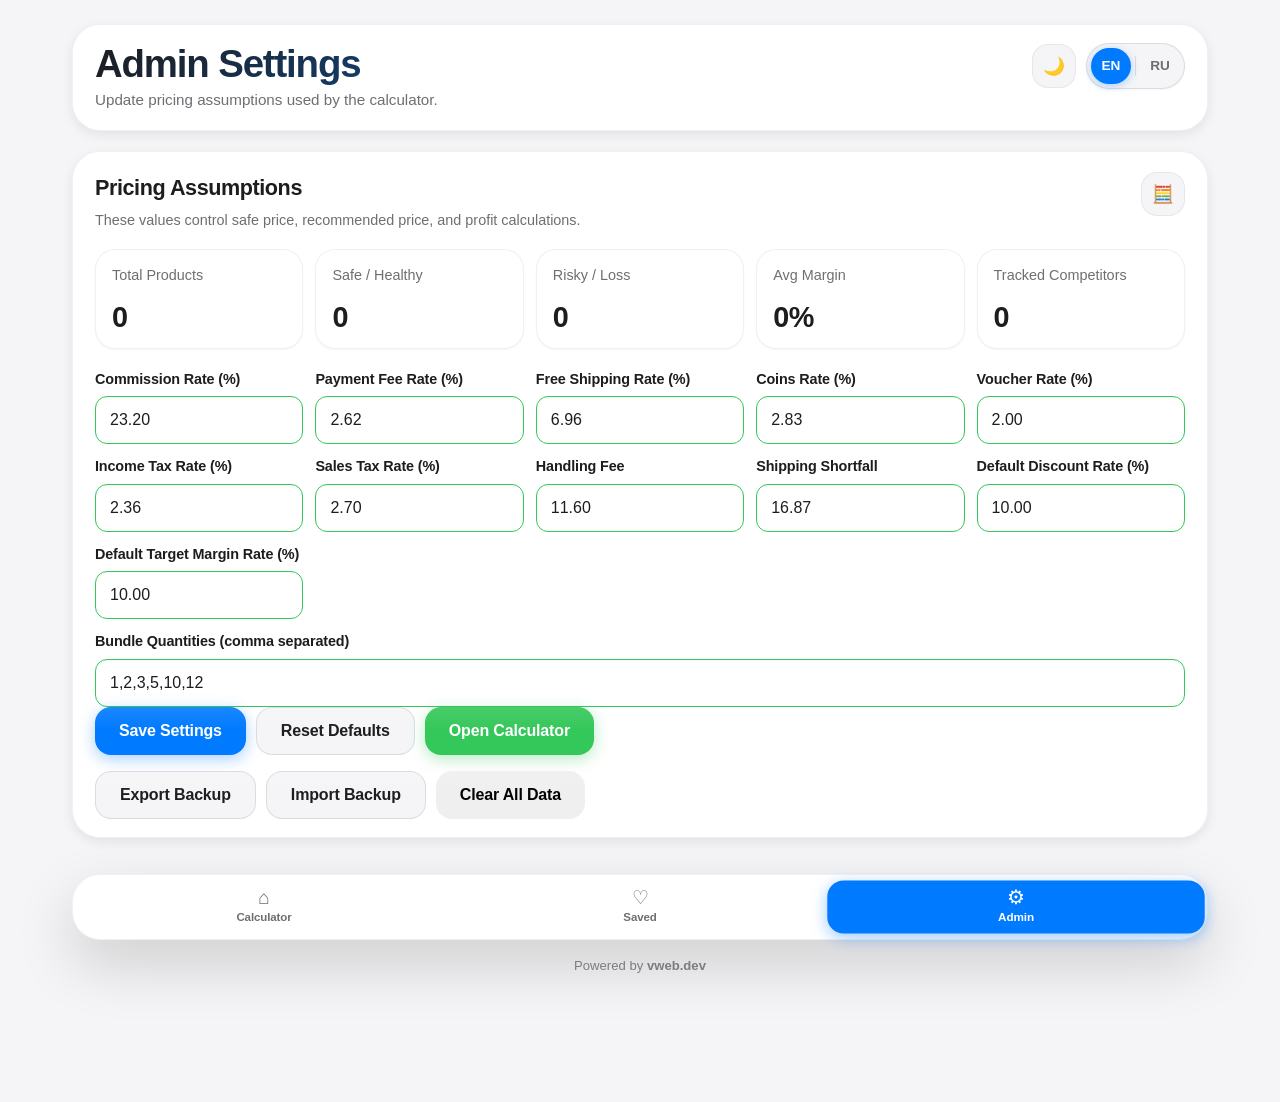
==== commit b636b155: "update" ====
--- a/admin.html
+++ b/admin.html
@@ -148,6 +148,7 @@
             <button class="btn btn--ghost" id="adminExportBtn" type="button">Export Backup</button>
             <label class="btn btn--ghost" for="adminImportFileInput" title="Import full app backup">Import Backup</label>
             <input type="file" id="adminImportFileInput" accept=".json" style="display:none;" />
+            <button class="btn btn--danger" id="adminClearDataBtn" type="button">Clear All Data</button>
           </div>
         </div>
       </section>
